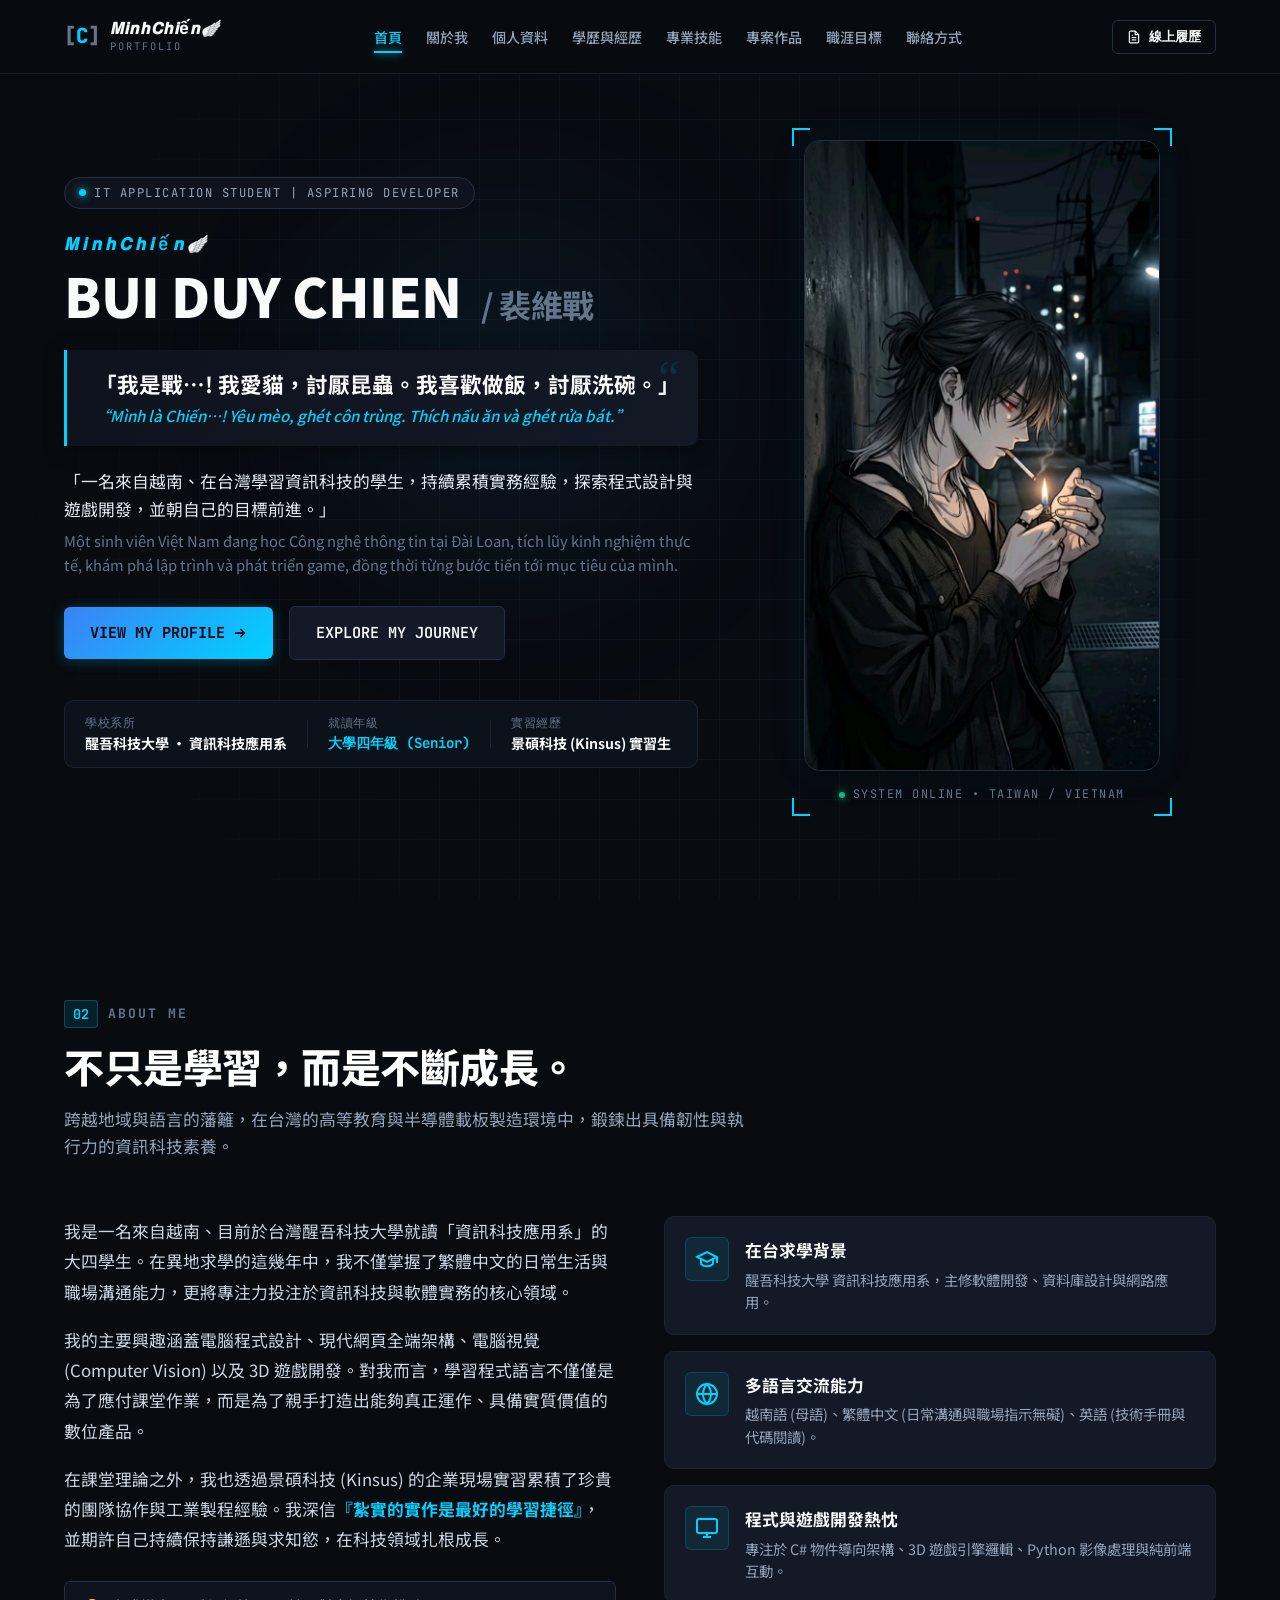
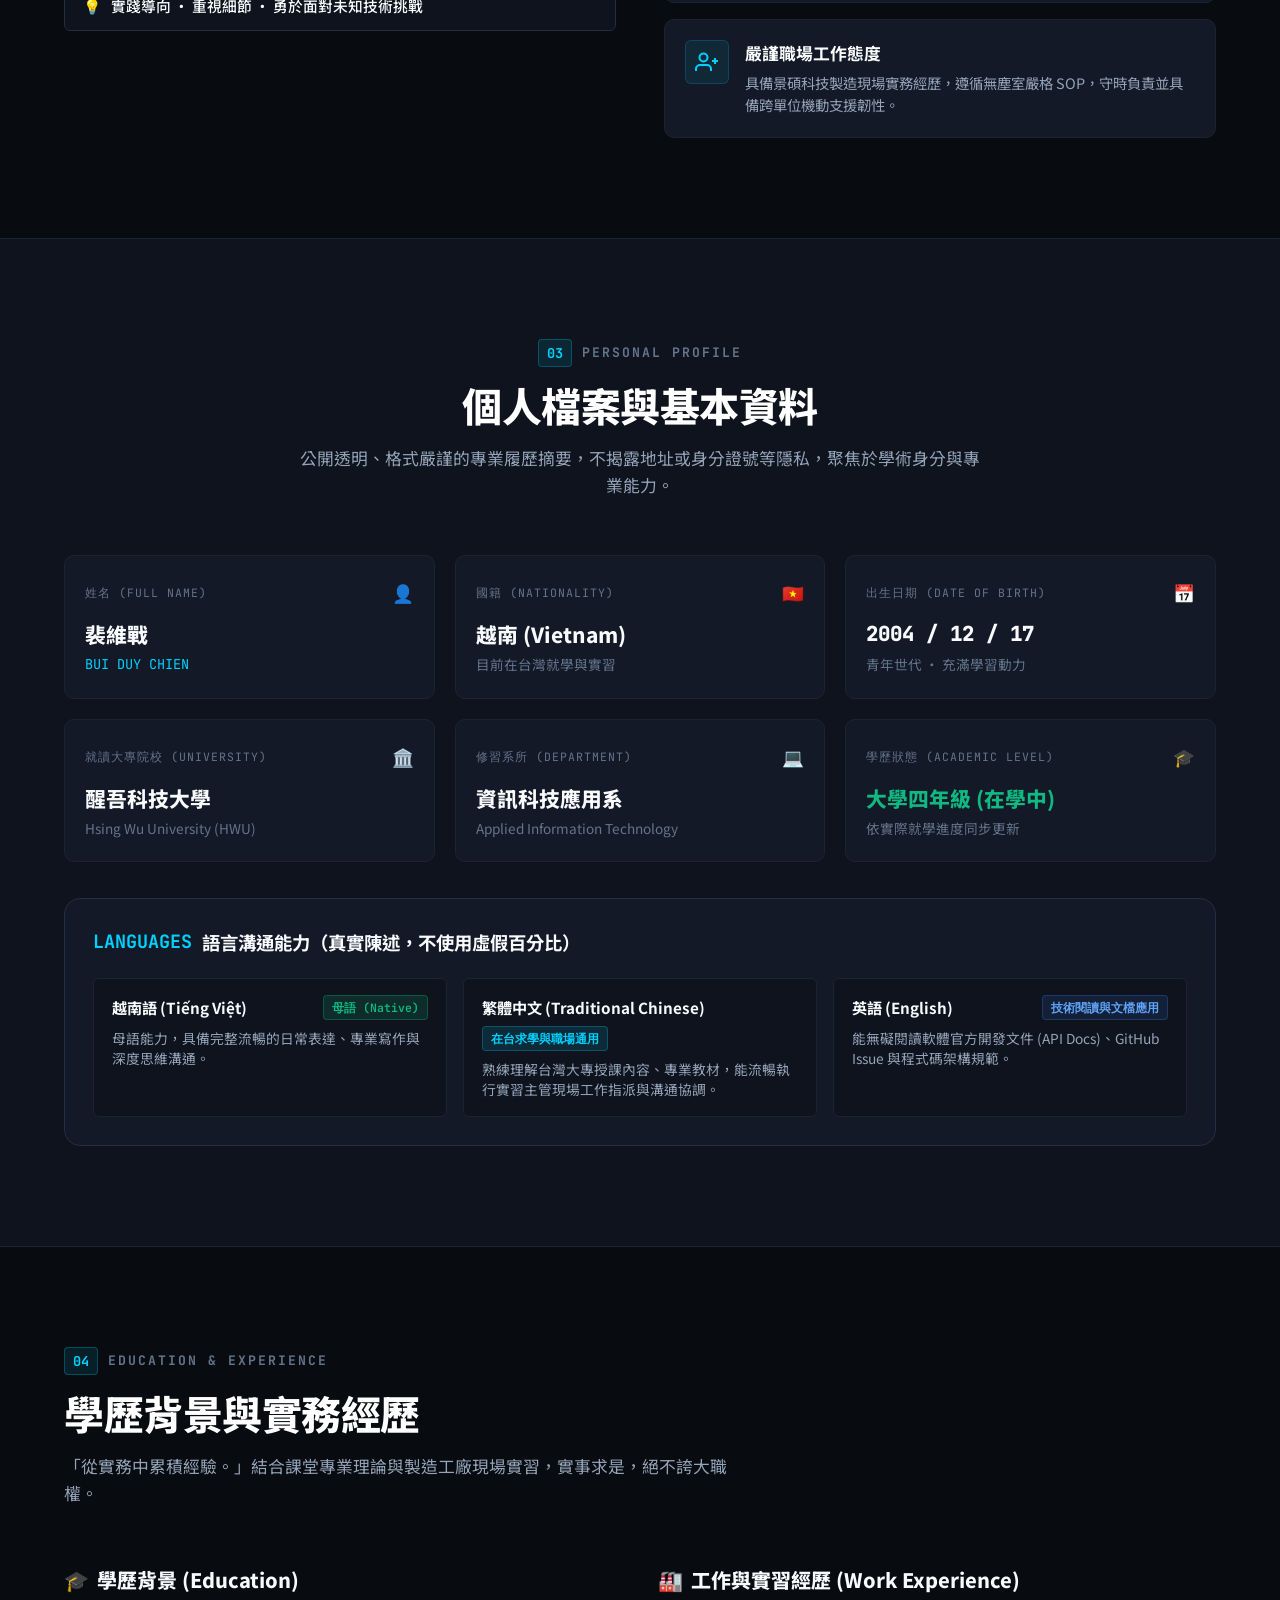
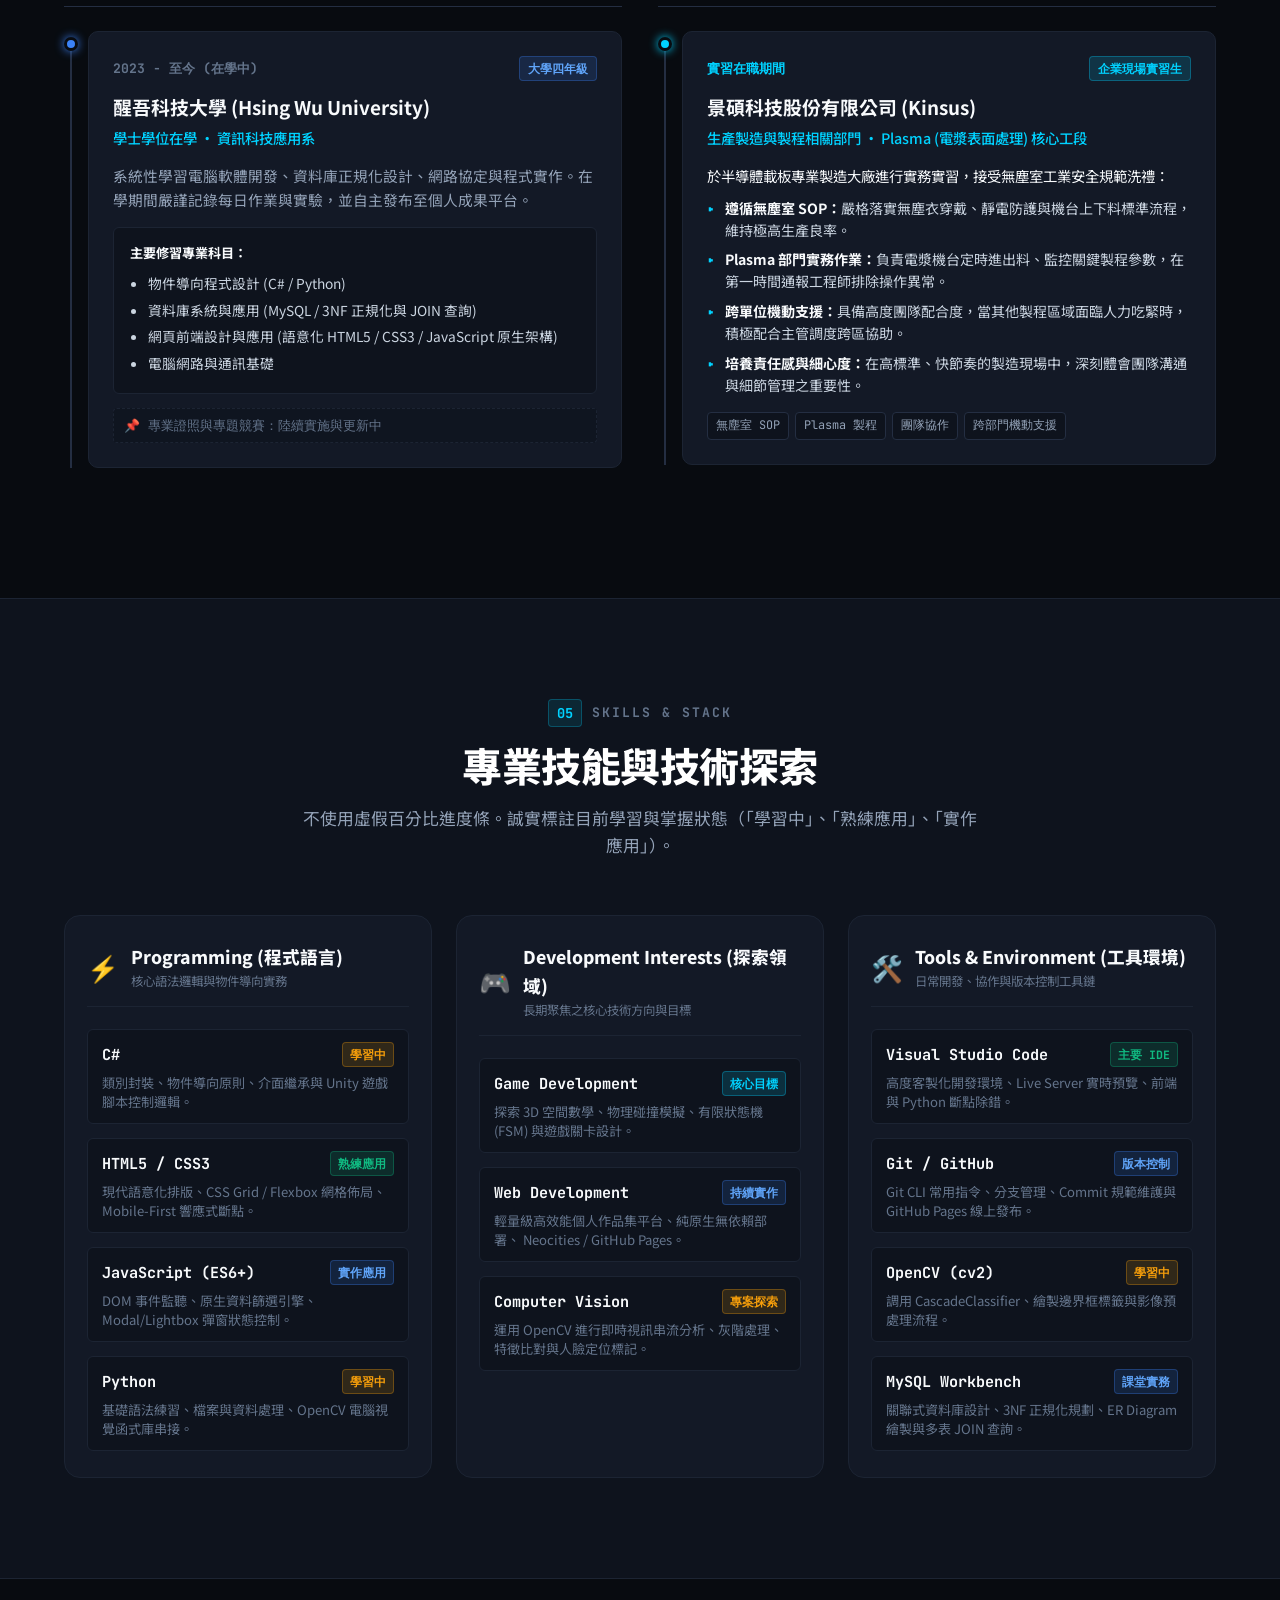
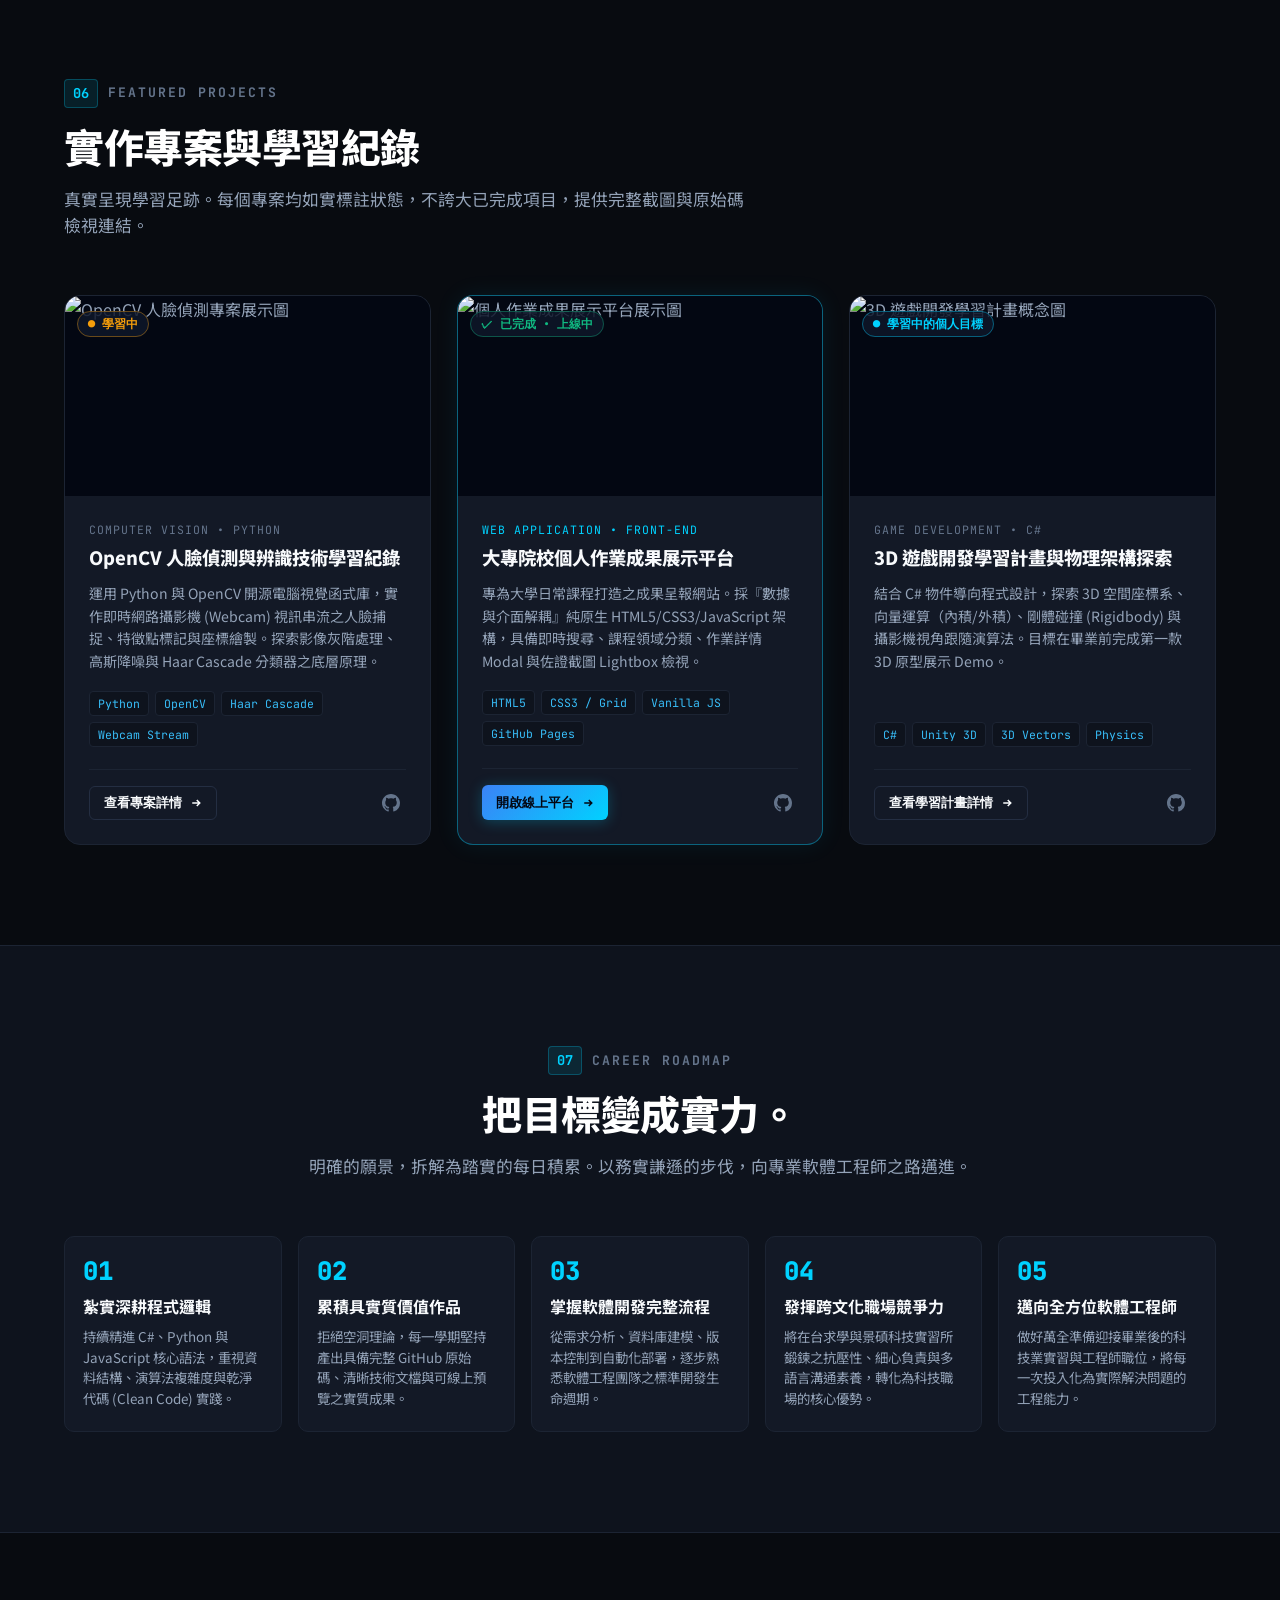
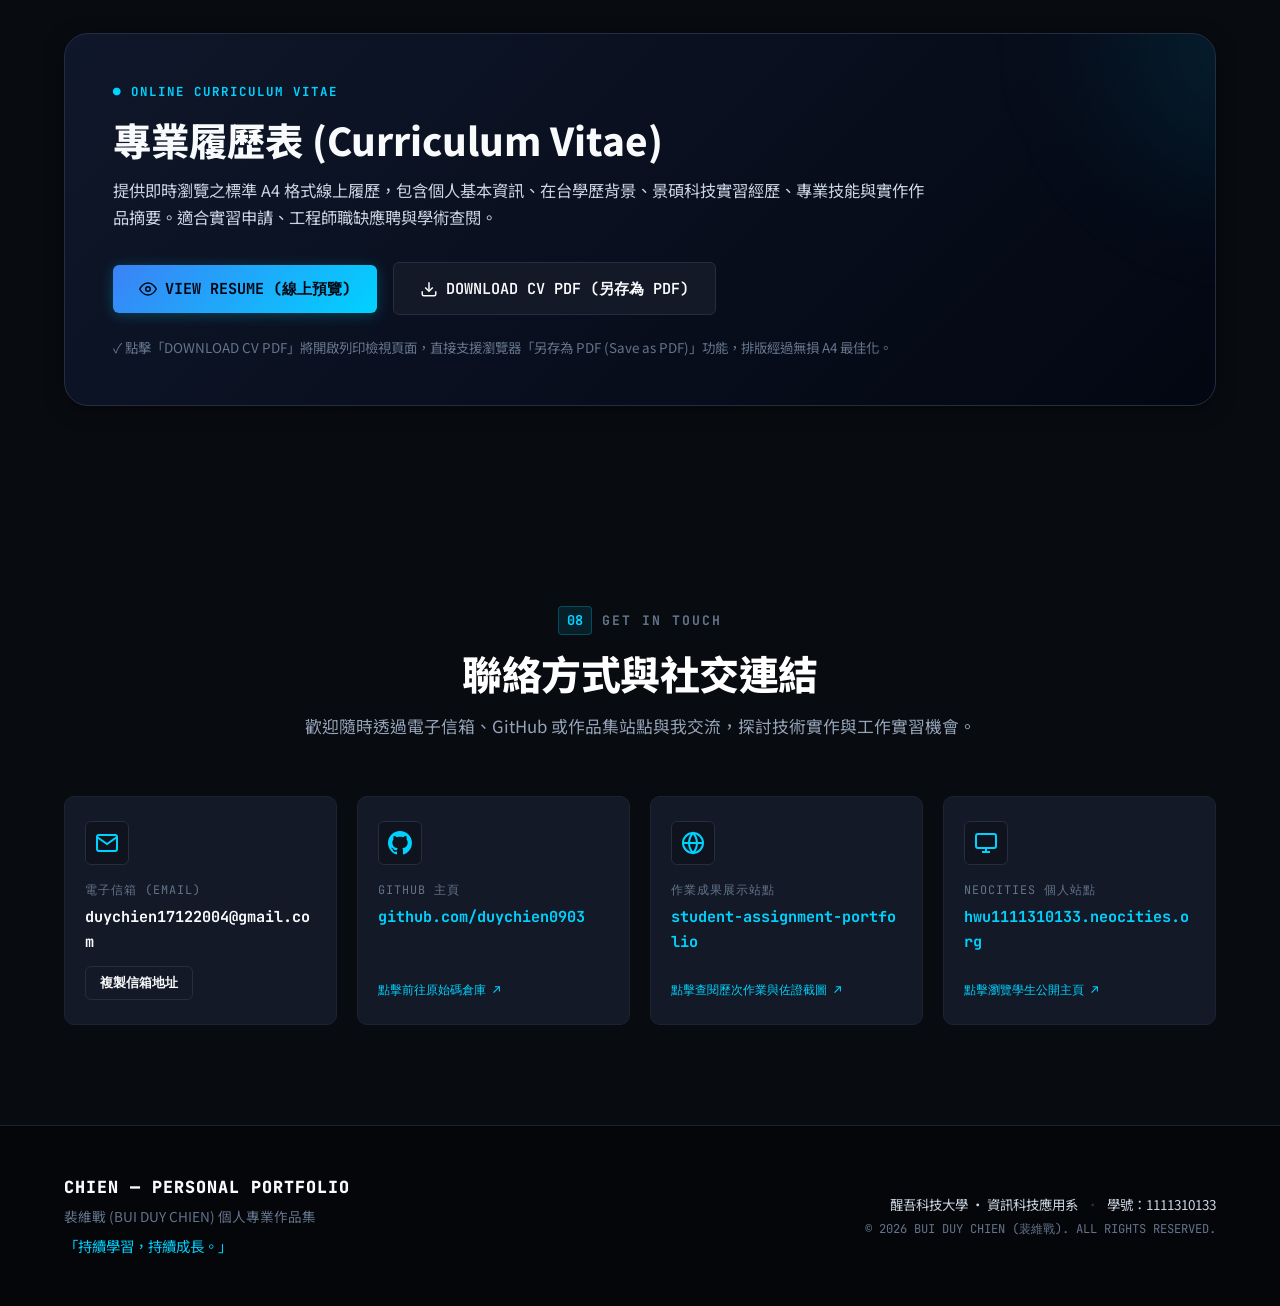
==== index.html @ 40513adc "Update portrait image source in index.html" ====
<!DOCTYPE html>
<html lang="zh-TW">
<head>
  <meta charset="UTF-8">
  <meta name="viewport" content="width=device-width, initial-scale=1.0">
  <title>CHIEN — 個人專業履歷與作品集 | 裴維戰 (BUI DUY CHIEN)</title>
  <meta name="description" content="裴維戰 (BUI DUY CHIEN) 個人作品集與線上履歷。醒吾科技大學資訊科技應用系四年級，專注於現代網頁開發、C# 物件導向、電腦視覺 (OpenCV) 與 3D 遊戲開發。">
  <meta name="keywords" content="裴維戰, BUI DUY CHIEN, 醒吾科技大學, 資訊科技應用系, 個人作品集, 履歷, 景碩科技實習, 網頁開發, C#, Python, OpenCV">
  <meta name="author" content="裴維戰 (BUI DUY CHIEN)">

  <!-- Open Graph / Meta -->
  <meta property="og:title" content="CHIEN — 個人專業履歷與作品集 | 裴維戰">
  <meta property="og:description" content="「我知道自己想要什麼，剩下的只是時間。」來自越南、在台灣學習資訊科技的學生，持續累積實務經驗。">
  <meta property="og:type" content="website">

  <!-- Favicon -->
  <link rel="icon" type="image/svg+xml" href="./images/favicon.svg">

  <!-- Google Fonts: JetBrains Mono & Noto Sans TC -->
  <link rel="preconnect" href="https://fonts.googleapis.com">
  <link rel="preconnect" href="https://fonts.gstatic.com" crossorigin>
  <link href="https://fonts.googleapis.com/css2?family=JetBrains+Mono:ital,wght@0,300;0,400;0,500;0,600;0,700;0,800;1,400&family=Noto+Sans+TC:wght@300;400;500;600;700;900&display=swap" rel="stylesheet">

  <!-- Main Stylesheet -->
  <link rel="stylesheet" href="./style.css">
</head>
<body>

  <!-- =========================================================================
       1. HEADER & NAVIGATION BAR
       ========================================================================= -->
  <header class="site-header" id="siteHeader">
    <div class="container header-container">
      
      <!-- Brand Logo -->
      <a href="#hero" class="brand-logo" aria-label="返回首頁">
        <div class="logo-symbol">
          <span class="logo-bracket">[</span><span class="logo-char">C</span><span class="logo-bracket">]</span>
        </div>
        <div class="logo-text-group">
          <span class="brand-name">𝙈𝙞𝙣𝙝𝘾𝙝𝙞ế𝙣🪽</span>
          <span class="brand-sub">PORTFOLIO</span>
        </div>
      </a>

      <!-- Desktop Nav -->
      <nav class="desktop-nav" aria-label="主要導覽">
        <ul class="nav-menu">
          <li><a href="#hero" class="nav-link active">首頁</a></li>
          <li><a href="#about" class="nav-link">關於我</a></li>
          <li><a href="#personal-info" class="nav-link">個人資料</a></li>
          <li><a href="#education" class="nav-link">學歷與經歷</a></li>
          <li><a href="#skills" class="nav-link">專業技能</a></li>
          <li><a href="#projects" class="nav-link">專案作品</a></li>
          <li><a href="#goals" class="nav-link">職涯目標</a></li>
          <li><a href="#contact" class="nav-link">聯絡方式</a></li>
        </ul>
      </nav>

      <!-- Header Action Buttons -->
      <div class="header-actions">
        <button type="button" class="btn btn-outline btn-sm" id="headerResumeBtn">
          <svg viewBox="0 0 24 24" width="14" height="14" fill="none" stroke="currentColor" stroke-width="2">
            <path d="M14 2H6a2 2 0 0 0-2 2v16a2 2 0 0 0 2 2h12a2 2 0 0 0 2-2V8z"></path>
            <polyline points="14 2 14 8 20 8"></polyline>
            <line x1="16" y1="13" x2="8" y2="13"></line>
            <line x1="16" y1="17" x2="8" y2="17"></line>
            <polyline points="10 9 9 9 8 9"></polyline>
          </svg>
          <span>線上履歷</span>
        </button>

        <!-- Mobile Toggle Hamburger -->
        <button type="button" class="mobile-toggle-btn" id="mobileToggleBtn" aria-label="切換選單" aria-expanded="false" aria-controls="mobileDrawer">
          <span class="bar bar-1"></span>
          <span class="bar bar-2"></span>
          <span class="bar bar-3"></span>
        </button>
      </div>

    </div>

    <!-- Mobile Drawer Menu -->
    <div class="mobile-drawer" id="mobileDrawer" aria-hidden="true">
      <div class="mobile-drawer-inner">
        <div class="drawer-header">
          <div class="logo-symbol small">
            <span class="logo-bracket">[</span><span class="logo-char">C</span><span class="logo-bracket">]</span>
          </div>
          <span class="drawer-title">導覽選單</span>
          <button type="button" class="drawer-close-btn" id="drawerCloseBtn" aria-label="關閉選單">&times;</button>
        </div>

        <ul class="drawer-menu">
          <li><a href="#hero" class="drawer-link">01. 首頁 (Home)</a></li>
          <li><a href="#about" class="drawer-link">02. 關於我 (About Me)</a></li>
          <li><a href="#personal-info" class="drawer-link">03. 個人資料 (Profile)</a></li>
          <li><a href="#education" class="drawer-link">04. 學歷與實習 (Education &amp; Work)</a></li>
          <li><a href="#skills" class="drawer-link">05. 專業技能 (Skills)</a></li>
          <li><a href="#projects" class="drawer-link">06. 專案作品 (Projects)</a></li>
          <li><a href="#goals" class="drawer-link">07. 職涯目標 (Career Goals)</a></li>
          <li><a href="#contact" class="drawer-link">08. 聯絡方式 (Contact)</a></li>
        </ul>

        <div class="drawer-cta-wrap">
          <a href="./files/resume.html" target="_blank" class="btn btn-primary btn-block">檢視完整履歷 (Resume)</a>
        </div>
      </div>
    </div>
    <div class="drawer-overlay" id="drawerOverlay"></div>
  </header>


  <main id="mainContent">

    <!-- =========================================================================
         SECTION 1: HERO / GIỚI THIỆU
         ========================================================================= -->
    <section class="hero-section" id="hero">
      <div class="hero-bg-glow"></div>
      <div class="hero-grid-pattern"></div>

      <div class="container hero-container">
        
        <!-- Left: Statement & Bio -->
        <div class="hero-text-content">
          
          <div class="hero-badge">
            <span class="badge-dot"></span>
            <span class="code-font">IT APPLICATION STUDENT | ASPIRING DEVELOPER</span>
          </div>

          <div class="hero-names-wrap">
            <span class="hero-brand-callout">𝙈𝙞𝙣𝙝𝘾𝙝𝙞ế𝙣🪽</span>
            <h1 class="hero-main-name">
              BUI DUY CHIEN <span class="name-zh">/ 裴維戰</span>
            </h1>
          </div>

          <!-- Highlighted Quote -->
          <div class="hero-quote-box">
            <div class="quote-symbol">“</div>
            <p class="quote-text-zh">「我是戰…! 我愛貓，討厭昆蟲。我喜歡做飯，討厭洗碗。」</p>
            <p class="quote-text-vi">“Mình là Chiến…! Yêu mèo, ghét côn trùng. Thích nấu ăn và ghét rửa bát.”</p>
          </div>

          <!-- Description -->
          <div class="hero-desc-box">
            <p class="desc-zh">
              「一名來自越南、在台灣學習資訊科技的學生，持續累積實務經驗，探索程式設計與遊戲開發，並朝自己的目標前進。」
            </p>
            <p class="desc-vi">
              Một sinh viên Việt Nam đang học Công nghệ thông tin tại Đài Loan, tích lũy kinh nghiệm thực tế, khám phá lập trình và phát triển game, đồng thời từng bước tiến tới mục tiêu của mình.
            </p>
          </div>

          <!-- CTA Buttons -->
          <div class="hero-actions-row">
            <a href="#personal-info" class="btn btn-primary btn-lg">
              <span>VIEW MY PROFILE</span>
              <svg viewBox="0 0 16 16" width="14" height="14" fill="none" stroke="currentColor" stroke-width="2">
                <path d="M3 8h10M9 4l4 4-4 4" stroke-linecap="round" stroke-linejoin="round"/>
              </svg>
            </a>
            <a href="#about" class="btn btn-secondary btn-lg">
              <span>EXPLORE MY JOURNEY</span>
            </a>
          </div>

          <!-- Quick Meta Stats Bar -->
          <div class="hero-quick-meta">
            <div class="meta-item">
              <span class="meta-label">學校系所</span>
              <strong class="meta-val">醒吾科技大學 • 資訊科技應用系</strong>
            </div>
            <div class="meta-divider"></div>
            <div class="meta-item">
              <span class="meta-label">就讀年級</span>
              <strong class="meta-val code-font text-cyan">大學四年級 (Senior)</strong>
            </div>
            <div class="meta-divider"></div>
            <div class="meta-item">
              <span class="meta-label">實習經歷</span>
              <strong class="meta-val">景碩科技 (Kinsus) 實習生</strong>
            </div>
          </div>

        </div>

        <!-- Right: Modern Tech Portrait Frame -->
        <div class="hero-visual-content">
          <div class="portrait-card-wrapper">
            <div class="corner-bracket top-left"></div>
            <div class="corner-bracket top-right"></div>
            <div class="corner-bracket bottom-left"></div>
            <div class="corner-bracket bottom-right"></div>

            <div class="portrait-inner">
              <img src="0309.jpeg" alt="個人數位頭像" width="400" height="480" class="portrait-img">
            </div>

            <div class="portrait-caption-tag">
              <span class="pulse-indicator"></span>
              <span class="caption-text">SYSTEM ONLINE • TAIWAN / VIETNAM</span>
            </div>
          </div>
        </div>

      </div>
    </section>


    <!-- =========================================================================
         SECTION 2: ABOUT ME / 關於我
         ========================================================================= -->
    <section class="section-padding about-section" id="about">
      <div class="container">
        
        <div class="section-header">
          <div class="section-tag-row">
            <span class="section-num code-font">02</span>
            <span class="section-tag">ABOUT ME</span>
          </div>
          <h2 class="section-title">不只是學習，而是不斷成長。</h2>
          <p class="section-subtitle">
            跨越地域與語言的藩籬，在台灣的高等教育與半導體載板製造環境中，鍛鍊出具備韌性與執行力的資訊科技素養。
          </p>
        </div>

        <div class="about-grid-content">
          
          <!-- Left: Narrative Text -->
          <div class="about-story-col">
            <div class="story-paragraph">
              <p>
                我是一名來自越南、目前於台灣醒吾科技大學就讀「資訊科技應用系」的大四學生。在異地求學的這幾年中，我不僅掌握了繁體中文的日常生活與職場溝通能力，更將專注力投注於資訊科技與軟體實務的核心領域。
              </p>
            </div>

            <div class="story-paragraph">
              <p>
                我的主要興趣涵蓋電腦程式設計、現代網頁全端架構、電腦視覺 (Computer Vision) 以及 3D 遊戲開發。對我而言，學習程式語言不僅僅是為了應付課堂作業，而是為了親手打造出能夠真正運作、具備實質價值的數位產品。
              </p>
            </div>

            <div class="story-paragraph">
              <p>
                在課堂理論之外，我也透過景碩科技 (Kinsus) 的企業現場實習累積了珍貴的團隊協作與工業製程經驗。我深信<strong>『紮實的實作是最好的學習捷徑』</strong>，並期許自己持續保持謙遜與求知慾，在科技領域扎根成長。
              </p>
            </div>

            <div class="about-quote-pill">
              <span class="pill-icon">💡</span>
              <span class="pill-text">實踐導向 • 重視細節 • 勇於面對未知技術挑戰</span>
            </div>
          </div>

          <!-- Right: Visual Feature Cards -->
          <div class="about-highlights-col">
            
            <div class="highlight-feature-card">
              <div class="hf-icon-box">
                <svg viewBox="0 0 24 24" width="24" height="24" fill="none" stroke="currentColor" stroke-width="2">
                  <path d="M22 10v6M2 10l10-5 10 5-10 5z"></path>
                  <path d="M6 12v5c3 3 9 3 12 0v-5"></path>
                </svg>
              </div>
              <div class="hf-content">
                <h3 class="hf-title">在台求學背景</h3>
                <p class="hf-desc">醒吾科技大學 資訊科技應用系，主修軟體開發、資料庫設計與網路應用。</p>
              </div>
            </div>

            <div class="highlight-feature-card">
              <div class="hf-icon-box">
                <svg viewBox="0 0 24 24" width="24" height="24" fill="none" stroke="currentColor" stroke-width="2">
                  <circle cx="12" cy="12" r="10"></circle>
                  <line x1="2" y1="12" x2="22" y2="12"></line>
                  <path d="M12 2a15.3 15.3 0 0 1 4 10 15.3 15.3 0 0 1-4 10 15.3 15.3 0 0 1-4-10 15.3 15.3 0 0 1 4-10z"></path>
                </svg>
              </div>
              <div class="hf-content">
                <h3 class="hf-title">多語言交流能力</h3>
                <p class="hf-desc">越南語 (母語)、繁體中文 (日常溝通與職場指示無礙)、英語 (技術手冊與代碼閱讀)。</p>
              </div>
            </div>

            <div class="highlight-feature-card">
              <div class="hf-icon-box">
                <svg viewBox="0 0 24 24" width="24" height="24" fill="none" stroke="currentColor" stroke-width="2">
                  <rect x="2" y="3" width="20" height="14" rx="2"></rect>
                  <line x1="8" y1="21" x2="16" y2="21"></line>
                  <line x1="12" y1="17" x2="12" y2="21"></line>
                </svg>
              </div>
              <div class="hf-content">
                <h3 class="hf-title">程式與遊戲開發熱忱</h3>
                <p class="hf-desc">專注於 C# 物件導向架構、3D 遊戲引擎邏輯、Python 影像處理與純前端互動。</p>
              </div>
            </div>

            <div class="highlight-feature-card">
              <div class="hf-icon-box">
                <svg viewBox="0 0 24 24" width="24" height="24" fill="none" stroke="currentColor" stroke-width="2">
                  <path d="M16 21v-2a4 4 0 0 0-4-4H5a4 4 0 0 0-4 4v2"></path>
                  <circle cx="8.5" cy="7.5" r="4"></circle>
                  <line x1="20" y1="8" x2="20" y2="14"></line>
                  <line x1="23" y1="11" x2="17" y2="11"></line>
                </svg>
              </div>
              <div class="hf-content">
                <h3 class="hf-title">嚴謹職場工作態度</h3>
                <p class="hf-desc">具備景碩科技製造現場實務經歷，遵循無塵室嚴格 SOP，守時負責並具備跨單位機動支援韌性。</p>
              </div>
            </div>

          </div>

        </div>

      </div>
    </section>


    <!-- =========================================================================
         SECTION 3: PERSONAL INFORMATION / 個人資料
         ========================================================================= -->
    <section class="section-padding bg-surface" id="personal-info">
      <div class="container">
        
        <div class="section-header text-center">
          <div class="section-tag-row center">
            <span class="section-num code-font">03</span>
            <span class="section-tag">PERSONAL PROFILE</span>
          </div>
          <h2 class="section-title">個人檔案與基本資料</h2>
          <p class="section-subtitle">
            公開透明、格式嚴謹的專業履歷摘要，不揭露地址或身分證號等隱私，聚焦於學術身分與專業能力。
          </p>
        </div>

        <div class="profile-cards-grid">
          
          <!-- Card 1: 姓名 -->
          <div class="profile-meta-card">
            <div class="pmc-header">
              <span class="pmc-label">姓名 (FULL NAME)</span>
              <span class="pmc-icon">👤</span>
            </div>
            <div class="pmc-main-val">裴維戰</div>
            <div class="pmc-sub-val code-font text-cyan">BUI DUY CHIEN</div>
          </div>

          <!-- Card 2: 國籍 -->
          <div class="profile-meta-card">
            <div class="pmc-header">
              <span class="pmc-label">國籍 (NATIONALITY)</span>
              <span class="pmc-icon">🇻🇳</span>
            </div>
            <div class="pmc-main-val">越南 (Vietnam)</div>
            <div class="pmc-sub-val text-muted">目前在台灣就學與實習</div>
          </div>

          <!-- Card 3: 出生日期 -->
          <div class="profile-meta-card">
            <div class="pmc-header">
              <span class="pmc-label">出生日期 (DATE OF BIRTH)</span>
              <span class="pmc-icon">📅</span>
            </div>
            <div class="pmc-main-val code-font">2004 / 12 / 17</div>
            <div class="pmc-sub-val text-muted">青年世代 • 充滿學習動力</div>
          </div>

          <!-- Card 4: 就讀學校 -->
          <div class="profile-meta-card">
            <div class="pmc-header">
              <span class="pmc-label">就讀大專院校 (UNIVERSITY)</span>
              <span class="pmc-icon">🏛️</span>
            </div>
            <div class="pmc-main-val">醒吾科技大學</div>
            <div class="pmc-sub-val text-muted">Hsing Wu University (HWU)</div>
          </div>

          <!-- Card 5: 科系與領域 -->
          <div class="profile-meta-card">
            <div class="pmc-header">
              <span class="pmc-label">修習系所 (DEPARTMENT)</span>
              <span class="pmc-icon">💻</span>
            </div>
            <div class="pmc-main-val">資訊科技應用系</div>
            <div class="pmc-sub-val text-muted">Applied Information Technology</div>
          </div>

          <!-- Card 6: 學歷年級狀態 -->
          <div class="profile-meta-card">
            <div class="pmc-header">
              <span class="pmc-label">學歷狀態 (ACADEMIC LEVEL)</span>
              <span class="pmc-icon">🎓</span>
            </div>
            <div class="pmc-main-val text-success">大學四年級 (在學中)</div>
            <div class="pmc-sub-val text-muted">依實際就學進度同步更新</div>
          </div>

        </div>

        <!-- Language Proficiency Bar (Honest, No fake percentages) -->
        <div class="language-section-box">
          <h3 class="box-inner-title">
            <span class="code-font text-cyan">LANGUAGES</span> 語言溝通能力（真實陳述，不使用虛假百分比）
          </h3>
          
          <div class="language-cards-row">
            <div class="lang-item-card">
              <div class="lang-top">
                <strong class="lang-name">越南語 (Tiếng Việt)</strong>
                <span class="lang-badge native">母語 (Native)</span>
              </div>
              <p class="lang-desc">母語能力，具備完整流暢的日常表達、專業寫作與深度思維溝通。</p>
            </div>

            <div class="lang-item-card">
              <div class="lang-top">
                <strong class="lang-name">繁體中文 (Traditional Chinese)</strong>
                <span class="lang-badge applied">在台求學與職場通用</span>
              </div>
              <p class="lang-desc">熟練理解台灣大專授課內容、專業教材，能流暢執行實習主管現場工作指派與溝通協調。</p>
            </div>

            <div class="lang-item-card">
              <div class="lang-top">
                <strong class="lang-name">英語 (English)</strong>
                <span class="lang-badge tech">技術閱讀與文檔應用</span>
              </div>
              <p class="lang-desc">能無礙閱讀軟體官方開發文件 (API Docs)、GitHub Issue 與程式碼架構規範。</p>
            </div>
          </div>
        </div>

      </div>
    </section>


    <!-- =========================================================================
         SECTION 4 & 5: EDUCATION & WORK EXPERIENCE / 學歷背景與工作經歷
         ========================================================================= -->
    <section class="section-padding" id="education">
      <div class="container">
        
        <div class="section-header">
          <div class="section-tag-row">
            <span class="section-num code-font">04</span>
            <span class="section-tag">EDUCATION &amp; EXPERIENCE</span>
          </div>
          <h2 class="section-title">學歷背景與實務經歷</h2>
          <p class="section-subtitle">
            「從實務中累積經驗。」結合課堂專業理論與製造工廠現場實習，實事求是，絕不誇大職權。
          </p>
        </div>

        <div class="timeline-dual-grid">
          
          <!-- Column A: Education -->
          <div class="timeline-column">
            <h3 class="column-heading">
              <span class="col-icon">🎓</span> 學歷背景 (Education)
            </h3>

            <div class="timeline-wrap">
              <div class="timeline-item">
                <div class="timeline-marker"></div>
                <div class="timeline-card">
                  <div class="timeline-date-row">
                    <span class="timeline-date code-font">2023 - 至今 (在學中)</span>
                    <span class="status-pill in-school">大學四年級</span>
                  </div>
                  <h4 class="timeline-title">醒吾科技大學 (Hsing Wu University)</h4>
                  <div class="timeline-sub">學士學位在學 • 資訊科技應用系</div>
                  <p class="timeline-desc">
                    系統性學習電腦軟體開發、資料庫正規化設計、網路協定與程式實作。在學期間嚴謹記錄每日作業與實驗，並自主發布至個人成果平台。
                  </p>
                  
                  <div class="coursework-box">
                    <span class="cw-title">主要修習專業科目：</span>
                    <ul class="cw-list">
                      <li>物件導向程式設計 (C# / Python)</li>
                      <li>資料庫系統與應用 (MySQL / 3NF 正規化與 JOIN 查詢)</li>
                      <li>網頁前端設計與應用 (語意化 HTML5 / CSS3 / JavaScript 原生架構)</li>
                      <li>電腦網路與通訊基礎</li>
                    </ul>
                  </div>

                  <div class="cert-placeholder-tag">
                    <span>📌 專業證照與專題競賽：陸續實施與更新中</span>
                  </div>
                </div>
              </div>
            </div>
          </div>

          <!-- Column B: Work Experience -->
          <div class="timeline-column">
            <h3 class="column-heading">
              <span class="col-icon">🏭</span> 工作與實習經歷 (Work Experience)
            </h3>

            <div class="timeline-wrap">
              <div class="timeline-item">
                <div class="timeline-marker cyan"></div>
                <div class="timeline-card">
                  <div class="timeline-date-row">
                    <span class="timeline-date code-font text-cyan">實習在職期間</span>
                    <span class="status-pill intern">企業現場實習生</span>
                  </div>
                  <h4 class="timeline-title">景碩科技股份有限公司 (Kinsus)</h4>
                  <div class="timeline-sub">生產製造與製程相關部門 • Plasma (電漿表面處理) 核心工段</div>
                  
                  <div class="experience-duties-box">
                    <p class="exp-intro">
                      於半導體載板專業製造大廠進行實務實習，接受無塵室工業安全規範洗禮：
                    </p>
                    <ul class="duties-list">
                      <li><strong>遵循無塵室 SOP：</strong>嚴格落實無塵衣穿戴、靜電防護與機台上下料標準流程，維持極高生產良率。</li>
                      <li><strong>Plasma 部門實務作業：</strong>負責電漿機台定時進出料、監控關鍵製程參數，在第一時間通報工程師排除操作異常。</li>
                      <li><strong>跨單位機動支援：</strong>具備高度團隊配合度，當其他製程區域面臨人力吃緊時，積極配合主管調度跨區協助。</li>
                      <li><strong>培養責任感與細心度：</strong>在高標準、快節奏的製造現場中，深刻體會團隊溝通與細節管理之重要性。</li>
                    </ul>
                  </div>

                  <div class="exp-badge-row">
                    <span class="exp-tag">無塵室 SOP</span>
                    <span class="exp-tag">Plasma 製程</span>
                    <span class="exp-tag">團隊協作</span>
                    <span class="exp-tag">跨部門機動支援</span>
                  </div>
                </div>
              </div>
            </div>
          </div>

        </div>

      </div>
    </section>


    <!-- =========================================================================
         SECTION 6: SKILLS / 專業技能
         ========================================================================= -->
    <section class="section-padding bg-surface" id="skills">
      <div class="container">
        
        <div class="section-header text-center">
          <div class="section-tag-row center">
            <span class="section-num code-font">05</span>
            <span class="section-tag">SKILLS &amp; STACK</span>
          </div>
          <h2 class="section-title">專業技能與技術探索</h2>
          <p class="section-subtitle">
            不使用虛假百分比進度條。誠實標註目前學習與掌握狀態（「學習中」、「熟練應用」、「實作應用」）。
          </p>
        </div>

        <div class="skills-categories-grid">
          
          <!-- Category 1: Programming -->
          <div class="skill-category-box">
            <div class="sc-header">
              <div class="sc-icon">⚡</div>
              <div>
                <h3 class="sc-title">Programming (程式語言)</h3>
                <span class="sc-sub">核心語法邏輯與物件導向實務</span>
              </div>
            </div>

            <div class="sc-items-list">
              
              <div class="skill-card-row">
                <div class="scr-top">
                  <strong class="skill-name code-font">C#</strong>
                  <span class="skill-state learning">學習中</span>
                </div>
                <p class="skill-detail">類別封裝、物件導向原則、介面繼承與 Unity 遊戲腳本控制邏輯。</p>
              </div>

              <div class="skill-card-row">
                <div class="scr-top">
                  <strong class="skill-name code-font">HTML5 / CSS3</strong>
                  <span class="skill-state proficient">熟練應用</span>
                </div>
                <p class="skill-detail">現代語意化排版、CSS Grid / Flexbox 網格佈局、Mobile-First 響應式斷點。</p>
              </div>

              <div class="skill-card-row">
                <div class="scr-top">
                  <strong class="skill-name code-font">JavaScript (ES6+)</strong>
                  <span class="skill-state applied">實作應用</span>
                </div>
                <p class="skill-detail">DOM 事件監聽、原生資料篩選引擎、Modal/Lightbox 彈窗狀態控制。</p>
              </div>

              <div class="skill-card-row">
                <div class="scr-top">
                  <strong class="skill-name code-font">Python</strong>
                  <span class="skill-state learning">學習中</span>
                </div>
                <p class="skill-detail">基礎語法練習、檔案與資料處理、OpenCV 電腦視覺函式庫串接。</p>
              </div>

            </div>
          </div>

          <!-- Category 2: Development Interests -->
          <div class="skill-category-box">
            <div class="sc-header">
              <div class="sc-icon">🎮</div>
              <div>
                <h3 class="sc-title">Development Interests (探索領域)</h3>
                <span class="sc-sub">長期聚焦之核心技術方向與目標</span>
              </div>
            </div>

            <div class="sc-items-list">
              
              <div class="skill-card-row">
                <div class="scr-top">
                  <strong class="skill-name code-font">Game Development</strong>
                  <span class="skill-state target">核心目標</span>
                </div>
                <p class="skill-detail">探索 3D 空間數學、物理碰撞模擬、有限狀態機 (FSM) 與遊戲關卡設計。</p>
              </div>

              <div class="skill-card-row">
                <div class="scr-top">
                  <strong class="skill-name code-font">Web Development</strong>
                  <span class="skill-state applied">持續實作</span>
                </div>
                <p class="skill-detail">輕量級高效能個人作品集平台、純原生無依賴部署、 Neocities / GitHub Pages。</p>
              </div>

              <div class="skill-card-row">
                <div class="scr-top">
                  <strong class="skill-name code-font">Computer Vision</strong>
                  <span class="skill-state learning">專案探索</span>
                </div>
                <p class="skill-detail">運用 OpenCV 進行即時視訊串流分析、灰階處理、特徵比對與人臉定位標記。</p>
              </div>

            </div>
          </div>

          <!-- Category 3: Tools & Environment -->
          <div class="skill-category-box">
            <div class="sc-header">
              <div class="sc-icon">🛠️</div>
              <div>
                <h3 class="sc-title">Tools &amp; Environment (工具環境)</h3>
                <span class="sc-sub">日常開發、協作與版本控制工具鏈</span>
              </div>
            </div>

            <div class="sc-items-list">
              
              <div class="skill-card-row">
                <div class="scr-top">
                  <strong class="skill-name code-font">Visual Studio Code</strong>
                  <span class="skill-state proficient">主要 IDE</span>
                </div>
                <p class="skill-detail">高度客製化開發環境、Live Server 實時預覽、前端與 Python 斷點除錯。</p>
              </div>

              <div class="skill-card-row">
                <div class="scr-top">
                  <strong class="skill-name code-font">Git / GitHub</strong>
                  <span class="skill-state applied">版本控制</span>
                </div>
                <p class="skill-detail">Git CLI 常用指令、分支管理、Commit 規範維護與 GitHub Pages 線上發布。</p>
              </div>

              <div class="skill-card-row">
                <div class="scr-top">
                  <strong class="skill-name code-font">OpenCV (cv2)</strong>
                  <span class="skill-state learning">學習中</span>
                </div>
                <p class="skill-detail">調用 CascadeClassifier、繪製邊界框標籤與影像預處理流程。</p>
              </div>

              <div class="skill-card-row">
                <div class="scr-top">
                  <strong class="skill-name code-font">MySQL Workbench</strong>
                  <span class="skill-state applied">課堂實務</span>
                </div>
                <p class="skill-detail">關聯式資料庫設計、3NF 正規化規劃、ER Diagram 繪製與多表 JOIN 查詢。</p>
              </div>

            </div>
          </div>

        </div>

      </div>
    </section>


    <!-- =========================================================================
         SECTION 7: PROJECTS / 專案作品
         ========================================================================= -->
    <section class="section-padding" id="projects">
      <div class="container">
        
        <div class="section-header">
          <div class="section-tag-row">
            <span class="section-num code-font">06</span>
            <span class="section-tag">FEATURED PROJECTS</span>
          </div>
          <h2 class="section-title">實作專案與學習紀錄</h2>
          <p class="section-subtitle">
            真實呈現學習足跡。每個專案均如實標註狀態，不誇大已完成項目，提供完整截圖與原始碼檢視連結。
          </p>
        </div>

        <div class="projects-grid" id="projectsGridContainer">
          
          <!-- Project Card 1: OpenCV -->
          <article class="project-card">
            <div class="pc-preview-wrap">
              <img src="./images/projects/opencv.svg" alt="OpenCV 人臉偵測專案展示圖" loading="lazy">
              <div class="pc-badge-overlay">
                <span class="status-badge learning">● 學習中</span>
              </div>
            </div>

            <div class="pc-body">
              <div class="pc-category-tag code-font">COMPUTER VISION • PYTHON</div>
              <h3 class="pc-title">OpenCV 人臉偵測與辨識技術學習紀錄</h3>
              <p class="pc-desc">
                運用 Python 與 OpenCV 開源電腦視覺函式庫，實作即時網路攝影機 (Webcam) 視訊串流之人臉捕捉、特徵點標記與座標繪製。探索影像灰階處理、高斯降噪與 Haar Cascade 分類器之底層原理。
              </p>

              <div class="pc-tech-tags">
                <span class="tech-pill">Python</span>
                <span class="tech-pill">OpenCV</span>
                <span class="tech-pill">Haar Cascade</span>
                <span class="tech-pill">Webcam Stream</span>
              </div>

              <div class="pc-footer">
                <button type="button" class="btn btn-outline btn-sm btn-open-project" data-proj="proj-opencv">
                  <span>查看專案詳情</span>
                  <svg viewBox="0 0 16 16" width="12" height="12" fill="none" stroke="currentColor" stroke-width="2">
                    <path d="M3 8h10M9 4l4 4-4 4"/>
                  </svg>
                </button>
                <a href="https://github.com/duychien0903" target="_blank" rel="noopener" class="pc-github-link" aria-label="查看 GitHub">
                  <svg viewBox="0 0 24 24" width="18" height="18" fill="currentColor">
                    <path d="M12 0C5.37 0 0 5.37 0 12c0 5.31 3.435 9.795 8.205 11.385.6.105.825-.255.825-.57 0-.285-.015-1.23-.015-2.235-3.015.555-3.795-.735-4.035-1.41-.135-.345-.72-1.41-1.23-1.695-.42-.225-1.02-.78-.015-.795.945-.015 1.62.87 1.845 1.23 1.08 1.815 2.805 1.305 3.495.99.105-.78.42-1.305.765-1.605-2.67-.3-5.46-1.335-5.46-5.925 0-1.305.465-2.385 1.23-3.225-.12-.3-.54-1.53.12-3.18 0 0 1.005-.315 3.3 1.23.96-.27 1.98-.405 3-.405s2.04.135 3 .405c2.295-1.56 3.3-1.23 3.3-1.23.66 1.65.24 2.88.12 3.18.765.84 1.23 1.905 1.23 3.225 0 4.605-2.805 5.625-5.475 5.925.435.375.81 1.095.81 2.22 0 1.605-.015 2.895-.015 3.3 0 .315.225.69.825.57A12.02 12.02 0 0024 12c0-6.63-5.37-12-12-12z"/>
                  </svg>
                </a>
              </div>
            </div>
          </article>

          <!-- Project Card 2: Assignment Portfolio -->
          <article class="project-card featured">
            <div class="pc-preview-wrap">
              <img src="./images/projects/assignment-platform.svg" alt="個人作業成果展示平台展示圖" loading="lazy">
              <div class="pc-badge-overlay">
                <span class="status-badge completed">✓ 已完成 • 上線中</span>
              </div>
            </div>

            <div class="pc-body">
              <div class="pc-category-tag code-font text-cyan">WEB APPLICATION • FRONT-END</div>
              <h3 class="pc-title">大專院校個人作業成果展示平台</h3>
              <p class="pc-desc">
                專為大學日常課程打造之成果呈報網站。採『數據與介面解耦』純原生 HTML5/CSS3/JavaScript 架構，具備即時搜尋、課程領域分類、作業詳情 Modal 與佐證截圖 Lightbox 檢視。
              </p>

              <div class="pc-tech-tags">
                <span class="tech-pill">HTML5</span>
                <span class="tech-pill">CSS3 / Grid</span>
                <span class="tech-pill">Vanilla JS</span>
                <span class="tech-pill">GitHub Pages</span>
              </div>

              <div class="pc-footer">
                <a href="https://duychien0903.github.io/student-assignment-portfolio/" target="_blank" rel="noopener" class="btn btn-primary btn-sm">
                  <span>開啟線上平台</span>
                  <svg viewBox="0 0 16 16" width="12" height="12" fill="none" stroke="currentColor" stroke-width="2">
                    <path d="M3 8h10M9 4l4 4-4 4"/>
                  </svg>
                </a>
                <a href="https://github.com/duychien0903/student-assignment-portfolio" target="_blank" rel="noopener" class="pc-github-link" aria-label="查看 GitHub 原始碼">
                  <svg viewBox="0 0 24 24" width="18" height="18" fill="currentColor">
                    <path d="M12 0C5.37 0 0 5.37 0 12c0 5.31 3.435 9.795 8.205 11.385.6.105.825-.255.825-.57 0-.285-.015-1.23-.015-2.235-3.015.555-3.795-.735-4.035-1.41-.135-.345-.72-1.41-1.23-1.695-.42-.225-1.02-.78-.015-.795.945-.015 1.62.87 1.845 1.23 1.08 1.815 2.805 1.305 3.495.99.105-.78.42-1.305.765-1.605-2.67-.3-5.46-1.335-5.46-5.925 0-1.305.465-2.385 1.23-3.225-.12-.3-.54-1.53.12-3.18 0 0 1.005-.315 3.3 1.23.96-.27 1.98-.405 3-.405s2.04.135 3 .405c2.295-1.56 3.3-1.23 3.3-1.23.66 1.65.24 2.88.12 3.18.765.84 1.23 1.905 1.23 3.225 0 4.605-2.805 5.625-5.475 5.925.435.375.81 1.095.81 2.22 0 1.605-.015 2.895-.015 3.3 0 .315.225.69.825.57A12.02 12.02 0 0024 12c0-6.63-5.37-12-12-12z"/>
                  </svg>
                </a>
              </div>
            </div>
          </article>

          <!-- Project Card 3: 3D Game Dev -->
          <article class="project-card">
            <div class="pc-preview-wrap">
              <img src="./images/projects/game-dev.svg" alt="3D 遊戲開發學習計畫概念圖" loading="lazy">
              <div class="pc-badge-overlay">
                <span class="status-badge target">● 學習中的個人目標</span>
              </div>
            </div>

            <div class="pc-body">
              <div class="pc-category-tag code-font">GAME DEVELOPMENT • C#</div>
              <h3 class="pc-title">3D 遊戲開發學習計畫與物理架構探索</h3>
              <p class="pc-desc">
                結合 C# 物件導向程式設計，探索 3D 空間座標系、向量運算（內積/外積）、剛體碰撞 (Rigidbody) 與攝影機視角跟隨演算法。目標在畢業前完成第一款 3D 原型展示 Demo。
              </p>

              <div class="pc-tech-tags">
                <span class="tech-pill">C#</span>
                <span class="tech-pill">Unity 3D</span>
                <span class="tech-pill">3D Vectors</span>
                <span class="tech-pill">Physics</span>
              </div>

              <div class="pc-footer">
                <button type="button" class="btn btn-outline btn-sm btn-open-project" data-proj="proj-game-plan">
                  <span>查看學習計畫詳情</span>
                  <svg viewBox="0 0 16 16" width="12" height="12" fill="none" stroke="currentColor" stroke-width="2">
                    <path d="M3 8h10M9 4l4 4-4 4"/>
                  </svg>
                </button>
                <a href="https://github.com/duychien0903" target="_blank" rel="noopener" class="pc-github-link" aria-label="查看 GitHub">
                  <svg viewBox="0 0 24 24" width="18" height="18" fill="currentColor">
                    <path d="M12 0C5.37 0 0 5.37 0 12c0 5.31 3.435 9.795 8.205 11.385.6.105.825-.255.825-.57 0-.285-.015-1.23-.015-2.235-3.015.555-3.795-.735-4.035-1.41-.135-.345-.72-1.41-1.23-1.695-.42-.225-1.02-.78-.015-.795.945-.015 1.62.87 1.845 1.23 1.08 1.815 2.805 1.305 3.495.99.105-.78.42-1.305.765-1.605-2.67-.3-5.46-1.335-5.46-5.925 0-1.305.465-2.385 1.23-3.225-.12-.3-.54-1.53.12-3.18 0 0 1.005-.315 3.3 1.23.96-.27 1.98-.405 3-.405s2.04.135 3 .405c2.295-1.56 3.3-1.23 3.3-1.23.66 1.65.24 2.88.12 3.18.765.84 1.23 1.905 1.23 3.225 0 4.605-2.805 5.625-5.475 5.925.435.375.81 1.095.81 2.22 0 1.605-.015 2.895-.015 3.3 0 .315.225.69.825.57A12.02 12.02 0 0024 12c0-6.63-5.37-12-12-12z"/>
                  </svg>
                </a>
              </div>
            </div>
          </article>

        </div>

      </div>
    </section>


    <!-- =========================================================================
         SECTION 8: CAREER GOALS / 職涯目標
         ========================================================================= -->
    <section class="section-padding bg-surface" id="goals">
      <div class="container">
        
        <div class="section-header text-center">
          <div class="section-tag-row center">
            <span class="section-num code-font">07</span>
            <span class="section-tag">CAREER ROADMAP</span>
          </div>
          <h2 class="section-title">把目標變成實力。</h2>
          <p class="section-subtitle">
            明確的願景，拆解為踏實的每日積累。以務實謙遜的步伐，向專業軟體工程師之路邁進。
          </p>
        </div>

        <div class="goals-timeline-grid">
          
          <div class="goal-step-card">
            <div class="goal-num code-font">01</div>
            <h3 class="goal-title">紮實深耕程式邏輯</h3>
            <p class="goal-desc">持續精進 C#、Python 與 JavaScript 核心語法，重視資料結構、演算法複雜度與乾淨代碼 (Clean Code) 實踐。</p>
          </div>

          <div class="goal-step-card">
            <div class="goal-num code-font">02</div>
            <h3 class="goal-title">累積具實質價值作品</h3>
            <p class="goal-desc">拒絕空洞理論，每一學期堅持產出具備完整 GitHub 原始碼、清晰技術文檔與可線上預覽之實質成果。</p>
          </div>

          <div class="goal-step-card">
            <div class="goal-num code-font">03</div>
            <h3 class="goal-title">掌握軟體開發完整流程</h3>
            <p class="goal-desc">從需求分析、資料庫建模、版本控制到自動化部署，逐步熟悉軟體工程團隊之標準開發生命週期。</p>
          </div>

          <div class="goal-step-card">
            <div class="goal-num code-font">04</div>
            <h3 class="goal-title">發揮跨文化職場競爭力</h3>
            <p class="goal-desc">將在台求學與景碩科技實習所鍛鍊之抗壓性、細心負責與多語言溝通素養，轉化為科技職場的核心優勢。</p>
          </div>

          <div class="goal-step-card">
            <div class="goal-num code-font">05</div>
            <h3 class="goal-title">邁向全方位軟體工程師</h3>
            <p class="goal-desc">做好萬全準備迎接畢業後的科技業實習與工程師職位，將每一次投入化為實際解決問題的工程能力。</p>
          </div>

        </div>

      </div>
    </section>


    <!-- =========================================================================
         SECTION 9: RESUME DOWNLOAD / 履歷下載
         ========================================================================= -->
    <section class="section-padding resume-cta-section" id="resume">
      <div class="container">
        
        <div class="resume-cta-banner">
          <div class="resume-cta-content">
            <span class="badge-dot-static">● ONLINE CURRICULUM VITAE</span>
            <h2 class="resume-banner-title">專業履歷表 (Curriculum Vitae)</h2>
            <p class="resume-banner-desc">
              提供即時瀏覽之標準 A4 格式線上履歷，包含個人基本資訊、在台學歷背景、景碩科技實習經歷、專業技能與實作作品摘要。適合實習申請、工程師職缺應聘與學術查閱。
            </p>

            <div class="resume-btn-group">
              <button type="button" class="btn btn-primary btn-lg" id="openResumeModalBtn">
                <svg viewBox="0 0 24 24" width="18" height="18" fill="none" stroke="currentColor" stroke-width="2">
                  <path d="M1 12s4-8 11-8 11 8 11 8-4 8-11 8-11-8-11-8z"></path>
                  <circle cx="12" cy="12" r="3"></circle>
                </svg>
                <span>VIEW RESUME (線上預覽)</span>
              </button>

              <a href="./files/resume.html" target="_blank" class="btn btn-secondary btn-lg" id="downloadPdfBtn">
                <svg viewBox="0 0 24 24" width="18" height="18" fill="none" stroke="currentColor" stroke-width="2">
                  <path d="M21 15v4a2 2 0 0 1-2 2H5a2 2 0 0 1-2-2v-4"></path>
                  <polyline points="7 10 12 15 17 10"></polyline>
                  <line x1="12" y1="15" x2="12" y2="3"></line>
                </svg>
                <span>DOWNLOAD CV PDF (另存為 PDF)</span>
              </a>
            </div>

            <div class="resume-spec-note">
              <span>✓ 點擊「DOWNLOAD CV PDF」將開啟列印檢視頁面，直接支援瀏覽器「另存為 PDF (Save as PDF)」功能，排版經過無損 A4 最佳化。</span>
            </div>
          </div>
        </div>

      </div>
    </section>


    <!-- =========================================================================
         SECTION 10: CONTACT / 聯絡方式
         ========================================================================= -->
    <section class="section-padding" id="contact">
      <div class="container">
        
        <div class="section-header text-center">
          <div class="section-tag-row center">
            <span class="section-num code-font">08</span>
            <span class="section-tag">GET IN TOUCH</span>
          </div>
          <h2 class="section-title">聯絡方式與社交連結</h2>
          <p class="section-subtitle">
            歡迎隨時透過電子信箱、GitHub 或作品集站點與我交流，探討技術實作與工作實習機會。
          </p>
        </div>

        <div class="contact-links-grid">
          
          <!-- Email -->
          <div class="contact-card">
            <div class="cc-icon-wrap">
              <svg viewBox="0 0 24 24" width="24" height="24" fill="none" stroke="currentColor" stroke-width="2">
                <path d="M4 4h16c1.1 0 2 .9 2 2v12c0 1.1-.9 2-2 2H4c-1.1 0-2-.9-2-2V6c0-1.1.9-2 2-2z"></path>
                <polyline points="22,6 12,13 2,6"></polyline>
              </svg>
            </div>
            <div class="cc-label">電子信箱 (EMAIL)</div>
            <div class="cc-val code-font" id="displayEmail">duychien17122004@gmail.com</div>
            <div class="cc-action">
              <button type="button" class="btn btn-outline btn-sm" id="copyEmailBtn">複製信箱地址</button>
            </div>
          </div>

          <!-- GitHub -->
          <a href="https://github.com/duychien0903" target="_blank" rel="noopener" class="contact-card link-card">
            <div class="cc-icon-wrap">
              <svg viewBox="0 0 24 24" width="24" height="24" fill="currentColor">
                <path d="M12 0C5.37 0 0 5.37 0 12c0 5.31 3.435 9.795 8.205 11.385.6.105.825-.255.825-.57 0-.285-.015-1.23-.015-2.235-3.015.555-3.795-.735-4.035-1.41-.135-.345-.72-1.41-1.23-1.695-.42-.225-1.02-.78-.015-.795.945-.015 1.62.87 1.845 1.23 1.08 1.815 2.805 1.305 3.495.99.105-.78.42-1.305.765-1.605-2.67-.3-5.46-1.335-5.46-5.925 0-1.305.465-2.385 1.23-3.225-.12-.3-.54-1.53.12-3.18 0 0 1.005-.315 3.3 1.23.96-.27 1.98-.405 3-.405s2.04.135 3 .405c2.295-1.56 3.3-1.23 3.3-1.23.66 1.65.24 2.88.12 3.18.765.84 1.23 1.905 1.23 3.225 0 4.605-2.805 5.625-5.475 5.925.435.375.81 1.095.81 2.22 0 1.605-.015 2.895-.015 3.3 0 .315.225.69.825.57A12.02 12.02 0 0024 12c0-6.63-5.37-12-12-12z"/>
              </svg>
            </div>
            <div class="cc-label">GITHUB 主頁</div>
            <div class="cc-val code-font text-cyan">github.com/duychien0903</div>
            <span class="cc-hint">點擊前往原始碼倉庫 ↗</span>
          </a>

          <!-- Neocities / Assignment Platform -->
          <a href="https://duychien0903.github.io/student-assignment-portfolio/" target="_blank" rel="noopener" class="contact-card link-card">
            <div class="cc-icon-wrap">
              <svg viewBox="0 0 24 24" width="24" height="24" fill="none" stroke="currentColor" stroke-width="2">
                <circle cx="12" cy="12" r="10"></circle>
                <line x1="2" y1="12" x2="22" y2="12"></line>
                <path d="M12 2a15.3 15.3 0 0 1 4 10 15.3 15.3 0 0 1-4 10 15.3 15.3 0 0 1-4-10 15.3 15.3 0 0 1 4-10z"></path>
              </svg>
            </div>
            <div class="cc-label">作業成果展示站點</div>
            <div class="cc-val code-font text-cyan">student-assignment-portfolio</div>
            <span class="cc-hint">點擊查閱歷次作業與佐證截圖 ↗</span>
          </a>

          <!-- Neocities Public Web -->
          <a href="https://hwu1111310133.neocities.org" target="_blank" rel="noopener" class="contact-card link-card">
            <div class="cc-icon-wrap">
              <svg viewBox="0 0 24 24" width="24" height="24" fill="none" stroke="currentColor" stroke-width="2">
                <rect x="2" y="3" width="20" height="14" rx="2"></rect>
                <line x1="8" y1="21" x2="16" y2="21"></line>
                <line x1="12" y1="17" x2="12" y2="21"></line>
              </svg>
            </div>
            <div class="cc-label">NEOCITIES 個人站點</div>
            <div class="cc-val code-font text-cyan">hwu1111310133.neocities.org</div>
            <span class="cc-hint">點擊瀏覽學生公開主頁 ↗</span>
          </a>

        </div>

      </div>
    </section>

  </main>


  <!-- =========================================================================
       SECTION 11: FOOTER
       ========================================================================= -->
  <footer class="site-footer">
    <div class="container footer-container">
      
      <div class="footer-left">
        <div class="footer-brand">
          <span class="fb-title">CHIEN — PERSONAL PORTFOLIO</span>
          <span class="fb-sub">裴維戰 (BUI DUY CHIEN) 個人專業作品集</span>
        </div>
        <p class="footer-motto">「持續學習，持續成長。」</p>
      </div>

      <div class="footer-right">
        <div class="footer-meta-line">
          <span>醒吾科技大學 • 資訊科技應用系</span>
          <span class="dot">•</span>
          <span>學號：1111310133</span>
        </div>
        <p class="footer-copyright">
          © <span id="copyrightYear">2026</span> BUI DUY CHIEN (裴維戰). ALL RIGHTS RESERVED.
        </p>
      </div>

    </div>
  </footer>


  <!-- =========================================================================
       MODAL: ONLINE RESUME PREVIEW MODAL (線上預覽 CV 彈窗)
       ========================================================================= -->
  <div class="modal-backdrop" id="resumeModal" aria-hidden="true" role="dialog" aria-modal="true" aria-labelledby="resumeModalTitle">
    <div class="modal-dialog resume-dialog">
      <div class="modal-content">
        
        <div class="modal-header">
          <div class="modal-header-info">
            <span class="code-font text-cyan">CURRICULUM VITAE</span>
            <h2 class="modal-title" id="resumeModalTitle">裴維戰 (BUI DUY CHIEN) — 個人履歷表</h2>
          </div>
          
          <div class="modal-header-actions">
            <a href="./files/resume.html" target="_blank" class="btn btn-outline btn-sm">另開列印頁面 ↗</a>
            <button type="button" class="modal-close-btn" id="resumeModalCloseBtn" aria-label="關閉視窗">&times;</button>
          </div>
        </div>

        <div class="modal-body resume-body">
          <iframe src="./files/resume.html" title="線上履歷預覽" class="resume-iframe"></iframe>
        </div>

        <div class="modal-footer">
          <button type="button" class="btn btn-secondary" id="resumeModalDismissBtn">關閉預覽</button>
          <a href="./files/resume.html" target="_blank" class="btn btn-primary">另存為 PDF / 列印履歷</a>
        </div>

      </div>
    </div>
  </div>


  <!-- =========================================================================
         PROJECT DETAIL MODAL (專案詳細內容彈窗)
       ========================================================================= -->
  <div class="modal-backdrop" id="projectModal" aria-hidden="true" role="dialog" aria-modal="true" aria-labelledby="projModalTitle">
    <div class="modal-dialog project-dialog">
      <div class="modal-content">
        
        <div class="modal-header">
          <div class="modal-header-info">
            <span class="code-font text-cyan" id="projModalCategory">PROJECT DETAILS</span>
            <h2 class="modal-title" id="projModalTitle">專案標題</h2>
          </div>
          <button type="button" class="modal-close-btn" id="projModalCloseBtn" aria-label="關閉專案詳情">&times;</button>
        </div>

        <div class="modal-body" id="projModalBody">
          <!-- Populated dynamically via JS -->
        </div>

        <div class="modal-footer">
          <button type="button" class="btn btn-secondary" id="projModalDismissBtn">關閉</button>
          <a href="#" target="_blank" rel="noopener" class="btn btn-primary" id="projModalLinkBtn">前往專案 / GitHub ↗</a>
        </div>

      </div>
    </div>
  </div>


  <!-- =========================================================================
       FLOATING BACK TO TOP BUTTON
       ========================================================================= -->
  <button type="button" class="back-to-top" id="backToTop" aria-label="回到頁面頂端">
    <svg viewBox="0 0 24 24" width="20" height="20" fill="none" stroke="currentColor" stroke-width="2.5" stroke-linecap="round" stroke-linejoin="round">
      <polyline points="18 15 12 9 6 15"></polyline>
    </svg>
  </button>


  <!-- Toast Notification (for Copy Email) -->
  <div class="toast-notification" id="toastNotification" aria-live="polite">
    <span class="toast-icon">✓</span>
    <span class="toast-msg">已成功複製電子郵件地址至剪貼簿！</span>
  </div>


  <!-- Scripts (Load Data source first, then App logic) -->
  <script src="./data/profile.js"></script>
  <script src="./script.js"></script>
</body>
</html>
---- style.css ----
/**
 * ============================================================================
 * CHIEN — PERSONAL PORTFOLIO STYLESHEET (DARK MINIMALISM)
 * Author: 裴維戰 (BUI DUY CHIEN)
 * Design Tokens: Charcoal, Deep Slate, Electric Blue & Cyber Cyan
 * ============================================================================
 */

:root {
  /* Core Colors */
  --bg-main: #080B10;
  --bg-surface: #0E131D;
  --bg-card: #131926;
  --bg-card-hover: #172030;
  --bg-elevated: #1B2436;

  /* Borders */
  --border-subtle: #1C2433;
  --border-main: #242E42;
  --border-focus: #00D2FF;
  --border-hover: #3B82F6;

  /* Typography Colors */
  --text-white: #F8FAFC;
  --text-body: #94A3B8;
  --text-dim: #64748B;
  --text-heading: #FFFFFF;

  /* Brand Accents */
  --accent-cyan: #00D2FF;
  --accent-blue: #3B82F6;
  --accent-blue-deep: #1D4ED8;
  --accent-cyan-glow: rgba(0, 210, 255, 0.16);
  --accent-blue-glow: rgba(59, 130, 246, 0.2);

  /* Functional Status */
  --status-success: #10B981;
  --status-warning: #F59E0B;
  --status-info: #00D2FF;

  /* Fonts */
  --font-sans: 'Noto Sans TC', -apple-system, BlinkMacSystemFont, 'Segoe UI', Roboto, sans-serif;
  --font-mono: 'JetBrains Mono', 'Fira Code', 'Courier New', monospace;

  /* Radii & Shadows */
  --radius-xs: 4px;
  --radius-sm: 6px;
  --radius-md: 10px;
  --radius-lg: 16px;
  --radius-xl: 24px;
  --radius-full: 9999px;

  --shadow-card: 0 4px 20px -2px rgba(0, 0, 0, 0.5);
  --shadow-glow: 0 0 25px rgba(0, 210, 255, 0.18);
  --shadow-modal: 0 25px 60px rgba(0, 0, 0, 0.85);

  /* Transitions */
  --trans-fast: 0.18s cubic-bezier(0.16, 1, 0.3, 1);
  --trans-base: 0.28s cubic-bezier(0.16, 1, 0.3, 1);
  --trans-smooth: 0.4s cubic-bezier(0.16, 1, 0.3, 1);

  /* Layout */
  --header-height: 74px;
  --container-max: 1200px;
}

/* --------------------------------------------------------------------------
   1. RESET & BASE STYLES
   -------------------------------------------------------------------------- */
*, *::before, *::after {
  box-sizing: border-box;
  margin: 0;
  padding: 0;
}

html {
  scroll-behavior: smooth;
  font-size: 16px;
  background-color: var(--bg-main);
  color: var(--text-body);
}

body {
  font-family: var(--font-sans);
  line-height: 1.65;
  background-color: var(--bg-main);
  color: var(--text-body);
  overflow-x: hidden;
  -webkit-font-smoothing: antialiased;
  -moz-osx-font-smoothing: grayscale;
}

::selection {
  background-color: var(--accent-cyan);
  color: #000000;
}

img, svg {
  display: block;
  max-width: 100%;
}

a {
  color: inherit;
  text-decoration: none;
  transition: color var(--trans-fast);
}

button {
  font-family: inherit;
  cursor: pointer;
  border: none;
  background: none;
}

ul, ol {
  list-style: none;
}

/* Helpers */
.container {
  width: 100%;
  max-width: var(--container-max);
  margin: 0 auto;
  padding: 0 24px;
}

.code-font {
  font-family: var(--font-mono);
}

.text-cyan {
  color: var(--accent-cyan) !important;
}

.text-success {
  color: var(--status-success) !important;
}

.text-muted {
  color: var(--text-dim) !important;
}

.section-padding {
  padding: 100px 0;
  position: relative;
}

.bg-surface {
  background-color: var(--bg-surface);
  border-top: 1px solid var(--border-subtle);
  border-bottom: 1px solid var(--border-subtle);
}

/* Section Header Typography */
.section-header {
  margin-bottom: 56px;
}

.section-header.text-center {
  text-align: center;
}

.section-tag-row {
  display: flex;
  align-items: center;
  gap: 10px;
  margin-bottom: 12px;
}

.section-tag-row.center {
  justify-content: center;
}

.section-num {
  font-size: 0.85rem;
  font-weight: 700;
  color: var(--accent-cyan);
  background-color: rgba(0, 210, 255, 0.1);
  padding: 2px 8px;
  border-radius: var(--radius-xs);
  border: 1px solid rgba(0, 210, 255, 0.25);
}

.section-tag {
  font-family: var(--font-mono);
  font-size: 0.82rem;
  font-weight: 700;
  color: var(--text-dim);
  letter-spacing: 2px;
  text-transform: uppercase;
}

.section-title {
  font-size: clamp(1.8rem, 3.5vw, 2.5rem);
  font-weight: 800;
  color: var(--text-heading);
  line-height: 1.3;
  margin-bottom: 14px;
  letter-spacing: -0.5px;
}

.section-subtitle {
  font-size: 1.05rem;
  color: var(--text-body);
  max-width: 680px;
  line-height: 1.6;
}

.section-header.text-center .section-subtitle {
  margin: 0 auto;
}

/* --------------------------------------------------------------------------
   2. BUTTONS DESIGN SYSTEM
   -------------------------------------------------------------------------- */
.btn {
  display: inline-flex;
  align-items: center;
  justify-content: center;
  gap: 8px;
  font-family: var(--font-mono);
  font-weight: 600;
  font-size: 0.88rem;
  padding: 10px 20px;
  border-radius: var(--radius-sm);
  transition: all var(--trans-base);
  text-align: center;
  white-space: nowrap;
}

.btn-primary {
  background: linear-gradient(135deg, var(--accent-blue) 0%, var(--accent-cyan) 100%);
  color: #030712;
  font-weight: 700;
  box-shadow: 0 2px 14px rgba(0, 210, 255, 0.25);
}

.btn-primary:hover {
  box-shadow: 0 4px 22px rgba(0, 210, 255, 0.45);
  transform: translateY(-2px);
}

.btn-secondary {
  background-color: var(--bg-card);
  color: var(--text-white);
  border: 1px solid var(--border-main);
}

.btn-secondary:hover {
  background-color: var(--bg-card-hover);
  border-color: var(--accent-cyan);
  color: var(--accent-cyan);
  transform: translateY(-2px);
}

.btn-outline {
  background: transparent;
  color: var(--text-white);
  border: 1px solid var(--border-main);
}

.btn-outline:hover {
  border-color: var(--accent-cyan);
  color: var(--accent-cyan);
  background-color: rgba(0, 210, 255, 0.05);
}

.btn-sm {
  padding: 7px 14px;
  font-size: 0.8rem;
}

.btn-lg {
  padding: 13px 26px;
  font-size: 0.95rem;
}

.btn-block {
  width: 100%;
}

/* --------------------------------------------------------------------------
   3. SITE HEADER & NAVIGATION
   -------------------------------------------------------------------------- */
.site-header {
  position: fixed;
  top: 0;
  left: 0;
  width: 100%;
  height: var(--header-height);
  background-color: rgba(8, 11, 16, 0.85);
  backdrop-filter: blur(12px);
  -webkit-backdrop-filter: blur(12px);
  border-bottom: 1px solid rgba(36, 46, 66, 0.6);
  z-index: 1000;
  transition: all var(--trans-base);
}

.site-header.scrolled {
  background-color: rgba(8, 11, 16, 0.95);
  border-bottom-color: var(--border-main);
  box-shadow: 0 10px 30px rgba(0, 0, 0, 0.4);
}

.header-container {
  display: flex;
  align-items: center;
  justify-content: space-between;
  height: 100%;
}

/* Logo */
.brand-logo {
  display: flex;
  align-items: center;
  gap: 10px;
}

.logo-symbol {
  font-family: var(--font-mono);
  font-size: 1.3rem;
  font-weight: 800;
  color: var(--accent-cyan);
}

.logo-bracket {
  color: var(--text-dim);
}

.logo-char {
  color: var(--accent-cyan);
}

.logo-text-group {
  display: flex;
  flex-direction: column;
}

.brand-name {
  font-family: var(--font-mono);
  font-size: 1.05rem;
  font-weight: 800;
  color: var(--text-white);
  letter-spacing: 1px;
  line-height: 1.2;
}

.brand-sub {
  font-size: 0.65rem;
  font-family: var(--font-mono);
  color: var(--text-dim);
  letter-spacing: 2px;
}

/* Desktop Nav */
.desktop-nav {
  display: block;
}

.nav-menu {
  display: flex;
  align-items: center;
  gap: 24px;
}

.nav-link {
  font-size: 0.88rem;
  font-weight: 500;
  color: var(--text-body);
  position: relative;
  padding: 6px 0;
  transition: color var(--trans-fast);
}

.nav-link:hover {
  color: var(--text-white);
}

.nav-link.active {
  color: var(--accent-cyan);
}

.nav-link.active::after {
  content: '';
  position: absolute;
  bottom: 0;
  left: 0;
  width: 100%;
  height: 2px;
  background-color: var(--accent-cyan);
  box-shadow: 0 0 8px var(--accent-cyan);
}

/* Header Actions & Mobile Toggle */
.header-actions {
  display: flex;
  align-items: center;
  gap: 14px;
}

.mobile-toggle-btn {
  display: none;
  flex-direction: column;
  justify-content: space-between;
  width: 26px;
  height: 18px;
  padding: 0;
}

.mobile-toggle-btn .bar {
  width: 100%;
  height: 2px;
  background-color: var(--text-white);
  transition: all var(--trans-fast);
}

/* Mobile Drawer */
.mobile-drawer {
  position: fixed;
  top: 0;
  right: -100%;
  width: 100%;
  max-width: 340px;
  height: 100vh;
  background-color: var(--bg-surface);
  border-left: 1px solid var(--border-main);
  z-index: 1100;
  transition: right var(--trans-smooth);
}

.mobile-drawer.open {
  right: 0;
}

.mobile-drawer-inner {
  display: flex;
  flex-direction: column;
  height: 100%;
  padding: 24px;
  overflow-y: auto;
}

.drawer-header {
  display: flex;
  align-items: center;
  justify-content: space-between;
  padding-bottom: 20px;
  border-bottom: 1px solid var(--border-subtle);
  margin-bottom: 24px;
}

.drawer-title {
  font-family: var(--font-mono);
  font-size: 0.95rem;
  font-weight: 700;
  color: var(--text-white);
}

.drawer-close-btn {
  font-size: 1.8rem;
  color: var(--text-body);
  line-height: 1;
}

.drawer-menu {
  display: flex;
  flex-direction: column;
  gap: 16px;
  margin-bottom: 30px;
}

.drawer-link {
  font-family: var(--font-mono);
  font-size: 0.95rem;
  color: var(--text-body);
  padding: 8px 0;
  display: block;
}

.drawer-link:hover {
  color: var(--accent-cyan);
}

.drawer-cta-wrap {
  margin-top: auto;
  padding-top: 20px;
  border-top: 1px solid var(--border-subtle);
}

.drawer-overlay {
  position: fixed;
  top: 0;
  left: 0;
  width: 100vw;
  height: 100vh;
  background-color: rgba(0, 0, 0, 0.7);
  backdrop-filter: blur(4px);
  z-index: 1050;
  opacity: 0;
  visibility: hidden;
  transition: all var(--trans-base);
}

.drawer-overlay.open {
  opacity: 1;
  visibility: visible;
}

/* --------------------------------------------------------------------------
   4. SECTION 1: HERO SECTION
   -------------------------------------------------------------------------- */
.hero-section {
  position: relative;
  min-height: 100vh;
  display: flex;
  align-items: center;
  padding-top: calc(var(--header-height) + 40px);
  padding-bottom: 70px;
  overflow: hidden;
}

.hero-bg-glow {
  position: absolute;
  top: 15%;
  left: 20%;
  width: 500px;
  height: 500px;
  background: radial-gradient(circle, rgba(0, 210, 255, 0.08) 0%, rgba(59, 130, 246, 0.04) 50%, transparent 70%);
  filter: blur(80px);
  pointer-events: none;
  z-index: 0;
}

.hero-grid-pattern {
  position: absolute;
  top: 0;
  left: 0;
  width: 100%;
  height: 100%;
  background-image: linear-gradient(rgba(36, 46, 66, 0.25) 1px, transparent 1px),
                    linear-gradient(90deg, rgba(36, 46, 66, 0.25) 1px, transparent 1px);
  background-size: 40px 40px;
  background-position: -1px -1px;
  mask-image: radial-gradient(circle at center, black 40%, transparent 85%);
  -webkit-mask-image: radial-gradient(circle at center, black 40%, transparent 85%);
  pointer-events: none;
  z-index: 0;
}

.hero-container {
  display: grid;
  grid-template-columns: 1.15fr 0.85fr;
  gap: 50px;
  align-items: center;
  position: relative;
  z-index: 1;
}

/* Hero Content */
.hero-badge {
  display: inline-flex;
  align-items: center;
  gap: 8px;
  font-size: 0.76rem;
  letter-spacing: 1.5px;
  background-color: var(--bg-surface);
  border: 1px solid var(--border-main);
  padding: 5px 14px;
  border-radius: var(--radius-full);
  margin-bottom: 20px;
}

.badge-dot {
  width: 7px;
  height: 7px;
  border-radius: 50%;
  background-color: var(--accent-cyan);
  box-shadow: 0 0 8px var(--accent-cyan);
}

.hero-names-wrap {
  margin-bottom: 24px;
}

.hero-brand-callout {
  display: block;
  font-family: var(--font-mono);
  font-size: 1.1rem;
  font-weight: 700;
  color: var(--accent-cyan);
  letter-spacing: 4px;
  margin-bottom: 6px;
}

.hero-main-name {
  font-size: clamp(2.2rem, 4.2vw, 3.4rem);
  font-weight: 900;
  color: var(--text-white);
  line-height: 1.15;
  letter-spacing: -0.5px;
}

.name-zh {
  font-size: clamp(1.4rem, 2.5vw, 2rem);
  font-weight: 700;
  color: var(--text-dim);
  margin-left: 8px;
}

/* Hero Quote Box */
.hero-quote-box {
  position: relative;
  background: linear-gradient(135deg, rgba(14, 19, 29, 0.9) 0%, rgba(19, 25, 38, 0.95) 100%);
  border-left: 3px solid var(--accent-cyan);
  border-radius: 0 var(--radius-md) var(--radius-md) 0;
  padding: 18px 24px 18px 28px;
  margin-bottom: 22px;
  box-shadow: var(--shadow-card);
}

.quote-symbol {
  position: absolute;
  top: 4px;
  right: 18px;
  font-size: 3rem;
  font-family: serif;
  color: rgba(0, 210, 255, 0.12);
  line-height: 1;
}

.quote-text-zh {
  font-size: clamp(1.15rem, 2vw, 1.35rem);
  font-weight: 700;
  color: var(--text-white);
  line-height: 1.45;
  margin-bottom: 4px;
}

.quote-text-vi {
  font-size: 0.95rem;
  color: var(--accent-cyan);
  font-style: italic;
  font-weight: 500;
}

/* Description */
.hero-desc-box {
  margin-bottom: 30px;
}

.desc-zh {
  font-size: 1.05rem;
  color: #E2E8F0;
  line-height: 1.65;
  margin-bottom: 6px;
}

.desc-vi {
  font-size: 0.92rem;
  color: var(--text-dim);
  line-height: 1.6;
}

/* Actions */
.hero-actions-row {
  display: flex;
  align-items: center;
  gap: 16px;
  margin-bottom: 40px;
  flex-wrap: wrap;
}

/* Quick Meta Bar */
.hero-quick-meta {
  display: flex;
  align-items: center;
  gap: 20px;
  background-color: rgba(14, 19, 29, 0.85);
  border: 1px solid var(--border-subtle);
  border-radius: var(--radius-md);
  padding: 12px 20px;
  flex-wrap: wrap;
}

.meta-item {
  display: flex;
  flex-direction: column;
}

.meta-label {
  font-size: 0.72rem;
  color: var(--text-dim);
  text-transform: uppercase;
  font-family: var(--font-mono);
  letter-spacing: 0.5px;
}

.meta-val {
  font-size: 0.88rem;
  color: var(--text-white);
}

.meta-divider {
  width: 1px;
  height: 28px;
  background-color: var(--border-subtle);
}

/* Portrait Visual Frame */
.hero-visual-content {
  display: flex;
  justify-content: center;
}

.portrait-card-wrapper {
  position: relative;
  width: 100%;
  max-width: 380px;
  padding: 12px;
}

/* Cyber Corner Accents */
.corner-bracket {
  position: absolute;
  width: 18px;
  height: 18px;
  border-color: var(--accent-cyan);
  pointer-events: none;
  z-index: 2;
}

.corner-bracket.top-left {
  top: 0;
  left: 0;
  border-top: 2px solid var(--accent-cyan);
  border-left: 2px solid var(--accent-cyan);
}
.corner-bracket.top-right {
  top: 0;
  right: 0;
  border-top: 2px solid var(--accent-cyan);
  border-right: 2px solid var(--accent-cyan);
}
.corner-bracket.bottom-left {
  bottom: 0;
  left: 0;
  border-bottom: 2px solid var(--accent-cyan);
  border-left: 2px solid var(--accent-cyan);
}
.corner-bracket.bottom-right {
  bottom: 0;
  right: 0;
  border-bottom: 2px solid var(--accent-cyan);
  border-right: 2px solid var(--accent-cyan);
}

.portrait-inner {
  border-radius: var(--radius-lg);
  overflow: hidden;
  background-color: var(--bg-card);
  border: 1px solid var(--border-main);
  box-shadow: var(--shadow-card), 0 0 40px rgba(0, 210, 255, 0.08);
  transition: transform var(--trans-base), box-shadow var(--trans-base);
}

.portrait-inner:hover {
  transform: translateY(-4px);
  box-shadow: var(--shadow-card), 0 0 50px rgba(0, 210, 255, 0.2);
  border-color: var(--accent-cyan);
}

.portrait-img {
  width: 100%;
  height: auto;
  object-fit: cover;
}

.portrait-caption-tag {
  display: flex;
  align-items: center;
  justify-content: center;
  gap: 8px;
  margin-top: 14px;
  font-family: var(--font-mono);
  font-size: 0.74rem;
  color: var(--text-dim);
  letter-spacing: 1.5px;
}

.pulse-indicator {
  width: 6px;
  height: 6px;
  border-radius: 50%;
  background-color: var(--status-success);
  box-shadow: 0 0 8px var(--status-success);
  animation: pulseGlow 2s infinite;
}

@keyframes pulseGlow {
  0% { transform: scale(0.95); box-shadow: 0 0 0 0 rgba(16, 185, 129, 0.7); }
  70% { transform: scale(1); box-shadow: 0 0 0 6px rgba(16, 185, 129, 0); }
  100% { transform: scale(0.95); box-shadow: 0 0 0 0 rgba(16, 185, 129, 0); }
}

/* --------------------------------------------------------------------------
   5. SECTION 2: ABOUT ME
   -------------------------------------------------------------------------- */
.about-grid-content {
  display: grid;
  grid-template-columns: 1fr 1fr;
  gap: 48px;
  align-items: start;
}

.about-story-col {
  display: flex;
  flex-direction: column;
  gap: 18px;
}

.story-paragraph p {
  font-size: 1.05rem;
  line-height: 1.8;
  color: #CBD5E1;
}

.story-paragraph strong {
  color: var(--accent-cyan);
}

.about-quote-pill {
  display: flex;
  align-items: center;
  gap: 10px;
  background-color: var(--bg-surface);
  border: 1px solid var(--border-main);
  padding: 12px 18px;
  border-radius: var(--radius-sm);
  margin-top: 8px;
  font-size: 0.92rem;
  color: var(--text-white);
  font-weight: 500;
}

/* Feature Cards Grid (Right Col) */
.about-highlights-col {
  display: flex;
  flex-direction: column;
  gap: 16px;
}

.highlight-feature-card {
  display: flex;
  gap: 16px;
  background-color: var(--bg-card);
  border: 1px solid var(--border-subtle);
  border-radius: var(--radius-md);
  padding: 20px;
  transition: all var(--trans-base);
}

.highlight-feature-card:hover {
  border-color: var(--border-hover);
  background-color: var(--bg-card-hover);
  transform: translateX(4px);
}

.hf-icon-box {
  flex-shrink: 0;
  width: 44px;
  height: 44px;
  border-radius: var(--radius-sm);
  background-color: rgba(0, 210, 255, 0.08);
  color: var(--accent-cyan);
  display: flex;
  align-items: center;
  justify-content: center;
  border: 1px solid rgba(0, 210, 255, 0.18);
}

.hf-title {
  font-size: 1.05rem;
  font-weight: 700;
  color: var(--text-white);
  margin-bottom: 4px;
}

.hf-desc {
  font-size: 0.9rem;
  color: var(--text-body);
  line-height: 1.55;
}

/* --------------------------------------------------------------------------
   6. SECTION 3: PERSONAL INFORMATION
   -------------------------------------------------------------------------- */
.profile-cards-grid {
  display: grid;
  grid-template-columns: repeat(3, 1fr);
  gap: 20px;
  margin-bottom: 36px;
}

.profile-meta-card {
  background-color: var(--bg-card);
  border: 1px solid var(--border-subtle);
  border-radius: var(--radius-md);
  padding: 22px 20px;
  display: flex;
  flex-direction: column;
  transition: all var(--trans-fast);
}

.profile-meta-card:hover {
  border-color: var(--accent-cyan);
  transform: translateY(-3px);
  box-shadow: var(--shadow-card);
}

.pmc-header {
  display: flex;
  align-items: center;
  justify-content: space-between;
  margin-bottom: 10px;
}

.pmc-label {
  font-family: var(--font-mono);
  font-size: 0.72rem;
  color: var(--text-dim);
  letter-spacing: 1px;
}

.pmc-icon {
  font-size: 1.1rem;
}

.pmc-main-val {
  font-size: 1.3rem;
  font-weight: 800;
  color: var(--text-white);
  margin-bottom: 2px;
}

.pmc-sub-val {
  font-size: 0.85rem;
}

/* Language Box */
.language-section-box {
  background-color: var(--bg-card);
  border: 1px solid var(--border-main);
  border-radius: var(--radius-lg);
  padding: 28px;
}

.box-inner-title {
  font-size: 1.15rem;
  color: var(--text-white);
  margin-bottom: 20px;
  display: flex;
  align-items: center;
  gap: 10px;
  flex-wrap: wrap;
}

.language-cards-row {
  display: grid;
  grid-template-columns: repeat(3, 1fr);
  gap: 16px;
}

.lang-item-card {
  background-color: var(--bg-surface);
  border: 1px solid var(--border-subtle);
  border-radius: var(--radius-sm);
  padding: 16px 18px;
}

.lang-top {
  display: flex;
  align-items: center;
  justify-content: space-between;
  margin-bottom: 8px;
  flex-wrap: wrap;
  gap: 6px;
}

.lang-name {
  font-size: 0.95rem;
  color: var(--text-white);
}

.lang-badge {
  font-size: 0.72rem;
  font-family: var(--font-mono);
  padding: 2px 8px;
  border-radius: var(--radius-xs);
  font-weight: 600;
}

.lang-badge.native {
  background-color: rgba(16, 185, 129, 0.15);
  color: var(--status-success);
  border: 1px solid rgba(16, 185, 129, 0.3);
}

.lang-badge.applied {
  background-color: rgba(0, 210, 255, 0.12);
  color: var(--accent-cyan);
  border: 1px solid rgba(0, 210, 255, 0.25);
}

.lang-badge.tech {
  background-color: rgba(59, 130, 246, 0.12);
  color: #60A5FA;
  border: 1px solid rgba(59, 130, 246, 0.25);
}

.lang-desc {
  font-size: 0.86rem;
  color: var(--text-body);
  line-height: 1.5;
}

/* --------------------------------------------------------------------------
   7. SECTION 4 & 5: EDUCATION & WORK TIMELINE
   -------------------------------------------------------------------------- */
.timeline-dual-grid {
  display: grid;
  grid-template-columns: 1fr 1fr;
  gap: 36px;
}

.column-heading {
  font-size: 1.25rem;
  font-weight: 800;
  color: var(--text-white);
  margin-bottom: 24px;
  display: flex;
  align-items: center;
  gap: 8px;
  padding-bottom: 10px;
  border-bottom: 1px solid var(--border-main);
}

.timeline-wrap {
  position: relative;
  padding-left: 24px;
}

.timeline-wrap::before {
  content: '';
  position: absolute;
  top: 6px;
  left: 6px;
  bottom: 0;
  width: 2px;
  background-color: var(--border-main);
}

.timeline-item {
  position: relative;
  margin-bottom: 30px;
}

.timeline-marker {
  position: absolute;
  top: 6px;
  left: -24px;
  width: 14px;
  height: 14px;
  border-radius: 50%;
  background-color: var(--accent-blue);
  border: 3px solid var(--bg-main);
  box-shadow: 0 0 10px var(--accent-blue);
}

.timeline-marker.cyan {
  background-color: var(--accent-cyan);
  box-shadow: 0 0 10px var(--accent-cyan);
}

.timeline-card {
  background-color: var(--bg-card);
  border: 1px solid var(--border-subtle);
  border-radius: var(--radius-md);
  padding: 24px;
  transition: border-color var(--trans-fast);
}

.timeline-card:hover {
  border-color: var(--border-hover);
}

.timeline-date-row {
  display: flex;
  align-items: center;
  justify-content: space-between;
  margin-bottom: 10px;
  flex-wrap: wrap;
  gap: 8px;
}

.timeline-date {
  font-size: 0.82rem;
  font-weight: 700;
  color: var(--text-dim);
}

.status-pill {
  font-size: 0.72rem;
  font-weight: 700;
  padding: 2px 8px;
  border-radius: var(--radius-xs);
  font-family: var(--font-mono);
}

.status-pill.in-school {
  background-color: rgba(59, 130, 246, 0.15);
  color: #60A5FA;
  border: 1px solid rgba(59, 130, 246, 0.3);
}

.status-pill.intern {
  background-color: rgba(0, 210, 255, 0.15);
  color: var(--accent-cyan);
  border: 1px solid rgba(0, 210, 255, 0.3);
}

.timeline-title {
  font-size: 1.18rem;
  font-weight: 700;
  color: var(--text-white);
  margin-bottom: 4px;
}

.timeline-sub {
  font-size: 0.9rem;
  color: var(--accent-cyan);
  margin-bottom: 14px;
  font-weight: 500;
}

.timeline-desc {
  font-size: 0.92rem;
  color: var(--text-body);
  line-height: 1.6;
  margin-bottom: 16px;
}

/* Coursework Box */
.coursework-box {
  background-color: var(--bg-surface);
  border: 1px solid var(--border-subtle);
  border-radius: var(--radius-sm);
  padding: 14px 16px;
  margin-bottom: 14px;
}

.cw-title {
  font-size: 0.82rem;
  font-weight: 700;
  color: var(--text-white);
  margin-bottom: 8px;
  display: block;
}

.cw-list {
  padding-left: 18px;
  list-style: disc;
  font-size: 0.86rem;
  color: #CBD5E1;
}

.cw-list li {
  margin-bottom: 4px;
}

.cert-placeholder-tag {
  font-size: 0.8rem;
  color: var(--text-dim);
  font-family: var(--font-mono);
  background-color: rgba(14, 19, 29, 0.6);
  padding: 6px 10px;
  border-radius: var(--radius-xs);
  border: 1px dashed var(--border-subtle);
}

/* Work Experience Duties */
.experience-duties-box {
  margin-bottom: 16px;
}

.exp-intro {
  font-size: 0.9rem;
  color: var(--text-white);
  margin-bottom: 10px;
}

.duties-list {
  list-style: none;
  display: flex;
  flex-direction: column;
  gap: 8px;
}

.duties-list li {
  position: relative;
  padding-left: 18px;
  font-size: 0.88rem;
  color: #CBD5E1;
  line-height: 1.55;
}

.duties-list li::before {
  content: '▸';
  position: absolute;
  left: 0;
  top: 0;
  color: var(--accent-cyan);
  font-weight: 700;
}

.duties-list strong {
  color: var(--text-white);
}

.exp-badge-row {
  display: flex;
  flex-wrap: wrap;
  gap: 6px;
}

.exp-tag {
  font-size: 0.74rem;
  font-family: var(--font-mono);
  background-color: var(--bg-surface);
  border: 1px solid var(--border-main);
  color: var(--text-body);
  padding: 3px 8px;
  border-radius: var(--radius-xs);
}

/* --------------------------------------------------------------------------
   8. SECTION 6: SKILLS
   -------------------------------------------------------------------------- */
.skills-categories-grid {
  display: grid;
  grid-template-columns: repeat(3, 1fr);
  gap: 24px;
}

.skill-category-box {
  background-color: var(--bg-card);
  border: 1px solid var(--border-subtle);
  border-radius: var(--radius-lg);
  padding: 26px 22px;
  display: flex;
  flex-direction: column;
  transition: all var(--trans-base);
}

.skill-category-box:hover {
  border-color: var(--accent-cyan);
  box-shadow: var(--shadow-card);
}

.sc-header {
  display: flex;
  align-items: center;
  gap: 12px;
  margin-bottom: 22px;
  padding-bottom: 14px;
  border-bottom: 1px solid var(--border-subtle);
}

.sc-icon {
  font-size: 1.6rem;
}

.sc-title {
  font-size: 1.1rem;
  font-weight: 800;
  color: var(--text-white);
}

.sc-sub {
  font-size: 0.78rem;
  color: var(--text-dim);
  display: block;
}

.sc-items-list {
  display: flex;
  flex-direction: column;
  gap: 14px;
}

.skill-card-row {
  background-color: var(--bg-surface);
  border: 1px solid var(--border-subtle);
  border-radius: var(--radius-sm);
  padding: 12px 14px;
}

.scr-top {
  display: flex;
  align-items: center;
  justify-content: space-between;
  margin-bottom: 6px;
}

.skill-name {
  font-size: 0.95rem;
  color: var(--text-white);
}

.skill-state {
  font-size: 0.72rem;
  font-family: var(--font-mono);
  font-weight: 700;
  padding: 2px 7px;
  border-radius: var(--radius-xs);
}

.skill-state.learning {
  background-color: rgba(245, 158, 11, 0.15);
  color: var(--status-warning);
  border: 1px solid rgba(245, 158, 11, 0.3);
}

.skill-state.proficient {
  background-color: rgba(16, 185, 129, 0.15);
  color: var(--status-success);
  border: 1px solid rgba(16, 185, 129, 0.3);
}

.skill-state.applied {
  background-color: rgba(59, 130, 246, 0.15);
  color: #60A5FA;
  border: 1px solid rgba(59, 130, 246, 0.3);
}

.skill-state.target {
  background-color: rgba(0, 210, 255, 0.15);
  color: var(--accent-cyan);
  border: 1px solid rgba(0, 210, 255, 0.3);
}

.skill-detail {
  font-size: 0.82rem;
  color: var(--text-dim);
  line-height: 1.45;
}

/* --------------------------------------------------------------------------
   9. SECTION 7: FEATURED PROJECTS
   -------------------------------------------------------------------------- */
.projects-grid {
  display: grid;
  grid-template-columns: repeat(3, 1fr);
  gap: 26px;
}

.project-card {
  background-color: var(--bg-card);
  border: 1px solid var(--border-subtle);
  border-radius: var(--radius-lg);
  overflow: hidden;
  display: flex;
  flex-direction: column;
  transition: all var(--trans-base);
}

.project-card:hover {
  transform: translateY(-5px);
  border-color: var(--border-hover);
  box-shadow: var(--shadow-card);
}

.project-card.featured {
  border-color: rgba(0, 210, 255, 0.4);
  box-shadow: 0 0 25px rgba(0, 210, 255, 0.08);
}

.project-card.featured:hover {
  border-color: var(--accent-cyan);
  box-shadow: 0 0 35px rgba(0, 210, 255, 0.2);
}

.pc-preview-wrap {
  position: relative;
  width: 100%;
  height: 200px;
  background-color: #030712;
  overflow: hidden;
}

.pc-preview-wrap img {
  width: 100%;
  height: 100%;
  object-fit: cover;
  transition: transform var(--trans-base);
}

.project-card:hover .pc-preview-wrap img {
  transform: scale(1.04);
}

.pc-badge-overlay {
  position: absolute;
  top: 12px;
  left: 12px;
}

.status-badge {
  font-family: var(--font-mono);
  font-size: 0.74rem;
  font-weight: 700;
  padding: 4px 10px;
  border-radius: var(--radius-full);
  backdrop-filter: blur(6px);
  -webkit-backdrop-filter: blur(6px);
}

.status-badge.learning {
  background-color: rgba(15, 23, 42, 0.85);
  color: var(--status-warning);
  border: 1px solid rgba(245, 158, 11, 0.4);
}

.status-badge.completed {
  background-color: rgba(15, 23, 42, 0.85);
  color: var(--status-success);
  border: 1px solid rgba(16, 185, 129, 0.4);
}

.status-badge.target {
  background-color: rgba(15, 23, 42, 0.85);
  color: var(--accent-cyan);
  border: 1px solid rgba(0, 210, 255, 0.4);
}

.pc-body {
  padding: 24px;
  display: flex;
  flex-direction: column;
  flex-grow: 1;
}

.pc-category-tag {
  font-size: 0.72rem;
  color: var(--text-dim);
  letter-spacing: 1px;
  margin-bottom: 6px;
}

.pc-title {
  font-size: 1.15rem;
  font-weight: 800;
  color: var(--text-white);
  line-height: 1.35;
  margin-bottom: 12px;
}

.pc-desc {
  font-size: 0.88rem;
  color: var(--text-body);
  line-height: 1.6;
  margin-bottom: 18px;
  flex-grow: 1;
}

.pc-tech-tags {
  display: flex;
  flex-wrap: wrap;
  gap: 6px;
  margin-bottom: 22px;
}

.tech-pill {
  font-family: var(--font-mono);
  font-size: 0.72rem;
  background-color: var(--bg-surface);
  border: 1px solid var(--border-subtle);
  color: #38BDF8;
  padding: 2px 8px;
  border-radius: var(--radius-xs);
}

.pc-footer {
  display: flex;
  align-items: center;
  justify-content: space-between;
  padding-top: 16px;
  border-top: 1px solid var(--border-subtle);
  margin-top: auto;
}

.pc-github-link {
  color: var(--text-dim);
  padding: 6px;
  border-radius: var(--radius-sm);
  display: flex;
  align-items: center;
  justify-content: center;
  transition: all var(--trans-fast);
}

.pc-github-link:hover {
  color: var(--text-white);
  background-color: var(--bg-surface);
}

/* --------------------------------------------------------------------------
   10. SECTION 8: CAREER ROADMAP
   -------------------------------------------------------------------------- */
.goals-timeline-grid {
  display: grid;
  grid-template-columns: repeat(5, 1fr);
  gap: 16px;
}

.goal-step-card {
  background-color: var(--bg-card);
  border: 1px solid var(--border-subtle);
  border-radius: var(--radius-md);
  padding: 22px 18px;
  display: flex;
  flex-direction: column;
  transition: all var(--trans-fast);
}

.goal-step-card:hover {
  border-color: var(--accent-cyan);
  transform: translateY(-3px);
  box-shadow: var(--shadow-card);
}

.goal-num {
  font-size: 1.6rem;
  font-weight: 800;
  color: var(--accent-cyan);
  margin-bottom: 12px;
  line-height: 1;
}

.goal-title {
  font-size: 1rem;
  font-weight: 700;
  color: var(--text-white);
  margin-bottom: 8px;
  line-height: 1.35;
}

.goal-desc {
  font-size: 0.84rem;
  color: var(--text-body);
  line-height: 1.55;
}

/* --------------------------------------------------------------------------
   11. SECTION 9: RESUME CTA BANNER
   -------------------------------------------------------------------------- */
.resume-cta-banner {
  background: linear-gradient(135deg, #0F172A 0%, #030712 100%);
  border: 1.5px solid var(--border-main);
  border-radius: var(--radius-xl);
  padding: 48px;
  box-shadow: var(--shadow-card);
  position: relative;
  overflow: hidden;
}

.resume-cta-banner::before {
  content: '';
  position: absolute;
  top: -50%;
  right: -20%;
  width: 400px;
  height: 400px;
  background: radial-gradient(circle, rgba(0, 210, 255, 0.12) 0%, transparent 70%);
  filter: blur(50px);
  pointer-events: none;
}

.resume-cta-content {
  position: relative;
  z-index: 1;
  max-width: 820px;
}

.badge-dot-static {
  font-family: var(--font-mono);
  font-size: 0.78rem;
  font-weight: 700;
  color: var(--accent-cyan);
  letter-spacing: 2px;
  margin-bottom: 12px;
  display: block;
}

.resume-banner-title {
  font-size: clamp(1.8rem, 3.2vw, 2.4rem);
  font-weight: 800;
  color: var(--text-white);
  line-height: 1.25;
  margin-bottom: 14px;
}

.resume-banner-desc {
  font-size: 1.02rem;
  color: #CBD5E1;
  line-height: 1.7;
  margin-bottom: 30px;
}

.resume-btn-group {
  display: flex;
  align-items: center;
  gap: 16px;
  margin-bottom: 22px;
  flex-wrap: wrap;
}

.resume-spec-note {
  font-size: 0.84rem;
  color: var(--text-dim);
  line-height: 1.5;
}

/* --------------------------------------------------------------------------
   12. SECTION 10: CONTACT
   -------------------------------------------------------------------------- */
.contact-links-grid {
  display: grid;
  grid-template-columns: repeat(4, 1fr);
  gap: 20px;
}

.contact-card {
  background-color: var(--bg-card);
  border: 1px solid var(--border-subtle);
  border-radius: var(--radius-md);
  padding: 24px 20px;
  display: flex;
  flex-direction: column;
  transition: all var(--trans-fast);
}

.contact-card.link-card:hover {
  border-color: var(--accent-cyan);
  transform: translateY(-3px);
  box-shadow: var(--shadow-card);
}

.cc-icon-wrap {
  width: 44px;
  height: 44px;
  border-radius: var(--radius-sm);
  background-color: var(--bg-surface);
  border: 1px solid var(--border-main);
  color: var(--accent-cyan);
  display: flex;
  align-items: center;
  justify-content: center;
  margin-bottom: 16px;
}

.cc-label {
  font-family: var(--font-mono);
  font-size: 0.74rem;
  color: var(--text-dim);
  letter-spacing: 1px;
  margin-bottom: 4px;
}

.cc-val {
  font-size: 0.95rem;
  font-weight: 700;
  color: var(--text-white);
  word-break: break-all;
  margin-bottom: 12px;
}

.cc-action {
  margin-top: auto;
}

.cc-hint {
  font-size: 0.78rem;
  color: var(--accent-cyan);
  font-family: var(--font-mono);
  margin-top: auto;
}

/* --------------------------------------------------------------------------
   13. FOOTER
   -------------------------------------------------------------------------- */
.site-footer {
  background-color: #04060A;
  border-top: 1px solid var(--border-subtle);
  padding: 48px 0;
}

.footer-container {
  display: flex;
  align-items: center;
  justify-content: space-between;
  flex-wrap: wrap;
  gap: 24px;
}

.fb-title {
  display: block;
  font-family: var(--font-mono);
  font-size: 1.05rem;
  font-weight: 800;
  color: var(--text-white);
  letter-spacing: 1px;
}

.fb-sub {
  font-size: 0.85rem;
  color: var(--text-dim);
}

.footer-motto {
  font-size: 0.9rem;
  color: var(--accent-cyan);
  margin-top: 6px;
}

.footer-right {
  display: flex;
  flex-direction: column;
  align-items: flex-end;
  gap: 4px;
}

.footer-meta-line {
  display: flex;
  align-items: center;
  gap: 8px;
  font-size: 0.84rem;
  color: #CBD5E1;
}

.footer-meta-line .dot {
  color: var(--border-main);
}

.footer-copyright {
  font-family: var(--font-mono);
  font-size: 0.76rem;
  color: var(--text-dim);
}

/* --------------------------------------------------------------------------
   14. MODAL DIALOGS
   -------------------------------------------------------------------------- */
.modal-backdrop {
  position: fixed;
  top: 0;
  left: 0;
  width: 100vw;
  height: 100vh;
  background-color: rgba(3, 7, 18, 0.85);
  backdrop-filter: blur(8px);
  -webkit-backdrop-filter: blur(8px);
  z-index: 2000;
  display: flex;
  align-items: center;
  justify-content: center;
  padding: 24px;
  opacity: 0;
  visibility: hidden;
  transition: opacity var(--trans-base), visibility var(--trans-base);
}

.modal-backdrop.open {
  opacity: 1;
  visibility: visible;
}

.modal-dialog {
  width: 100%;
  max-width: 820px;
  max-height: 90vh;
  background-color: var(--bg-card);
  border: 1px solid var(--border-main);
  border-radius: var(--radius-lg);
  box-shadow: var(--shadow-modal);
  display: flex;
  flex-direction: column;
  overflow: hidden;
  transform: translateY(20px) scale(0.98);
  transition: transform var(--trans-base);
}

.modal-backdrop.open .modal-dialog {
  transform: translateY(0) scale(1);
}

.resume-dialog {
  max-width: 960px;
  height: 92vh;
}

.modal-header {
  padding: 20px 24px;
  border-bottom: 1px solid var(--border-subtle);
  display: flex;
  align-items: center;
  justify-content: space-between;
  background-color: var(--bg-surface);
}

.modal-title {
  font-size: 1.25rem;
  font-weight: 700;
  color: var(--text-white);
  margin-top: 2px;
}

.modal-header-actions {
  display: flex;
  align-items: center;
  gap: 12px;
}

.modal-close-btn {
  font-size: 1.8rem;
  line-height: 1;
  color: var(--text-dim);
}
.modal-close-btn:hover {
  color: var(--text-white);
}

.modal-body {
  padding: 24px;
  overflow-y: auto;
  flex-grow: 1;
}

.resume-body {
  padding: 0;
}

.resume-iframe {
  width: 100%;
  height: 100%;
  border: none;
  background-color: #FFFFFF;
}

.modal-footer {
  padding: 16px 24px;
  border-top: 1px solid var(--border-subtle);
  background-color: var(--bg-surface);
  display: flex;
  align-items: center;
  justify-content: flex-end;
  gap: 12px;
}

/* Project Detail in Modal */
.modal-detail-block {
  margin-bottom: 24px;
}

.mdb-title {
  font-size: 1rem;
  font-weight: 700;
  color: var(--accent-cyan);
  margin-bottom: 8px;
  display: flex;
  align-items: center;
  gap: 8px;
}

.mdb-text {
  font-size: 0.94rem;
  color: #CBD5E1;
  line-height: 1.7;
}

.mdb-features-list {
  list-style: disc;
  padding-left: 20px;
  font-size: 0.92rem;
  color: #CBD5E1;
  line-height: 1.7;
}

.mdb-features-list li {
  margin-bottom: 6px;
}

/* --------------------------------------------------------------------------
   15. BACK TO TOP & TOAST NOTIFICATION
   -------------------------------------------------------------------------- */
.back-to-top {
  position: fixed;
  bottom: 28px;
  right: 28px;
  width: 44px;
  height: 44px;
  border-radius: var(--radius-sm);
  background-color: var(--bg-surface);
  color: var(--text-white);
  border: 1px solid var(--border-main);
  box-shadow: var(--shadow-card);
  display: flex;
  align-items: center;
  justify-content: center;
  z-index: 990;
  opacity: 0;
  visibility: hidden;
  transform: translateY(14px);
  transition: all var(--trans-base);
}

.back-to-top.visible {
  opacity: 1;
  visibility: visible;
  transform: translateY(0);
}

.back-to-top:hover {
  border-color: var(--accent-cyan);
  color: var(--accent-cyan);
  box-shadow: 0 0 15px rgba(0, 210, 255, 0.3);
  transform: translateY(-3px);
}

.toast-notification {
  position: fixed;
  bottom: 30px;
  left: 50%;
  transform: translateX(-50%) translateY(20px);
  background-color: var(--bg-elevated);
  border: 1px solid var(--accent-cyan);
  color: var(--text-white);
  padding: 12px 24px;
  border-radius: var(--radius-full);
  display: flex;
  align-items: center;
  gap: 10px;
  font-size: 0.88rem;
  box-shadow: var(--shadow-modal), 0 0 20px rgba(0, 210, 255, 0.2);
  z-index: 3000;
  opacity: 0;
  visibility: hidden;
  transition: all var(--trans-base);
}

.toast-notification.show {
  opacity: 1;
  visibility: visible;
  transform: translateX(-50%) translateY(0);
}

.toast-icon {
  color: var(--accent-cyan);
  font-weight: 700;
}

/* --------------------------------------------------------------------------
   16. RESPONSIVE DESIGN BREAKPOINTS
   -------------------------------------------------------------------------- */
@media (max-width: 1080px) {
  .hero-container {
    grid-template-columns: 1fr;
    text-align: center;
    gap: 40px;
  }
  .hero-text-content {
    display: flex;
    flex-direction: column;
    align-items: center;
  }
  .hero-actions-row {
    justify-content: center;
  }
  .hero-quote-box {
    text-align: left;
    max-width: 600px;
  }
  .hero-quick-meta {
    justify-content: center;
  }
  .about-grid-content {
    grid-template-columns: 1fr;
  }
  .skills-categories-grid {
    grid-template-columns: 1fr;
  }
  .projects-grid {
    grid-template-columns: 1fr 1fr;
  }
  .goals-timeline-grid {
    grid-template-columns: repeat(3, 1fr);
  }
  .contact-links-grid {
    grid-template-columns: 1fr 1fr;
  }
}

@media (max-width: 768px) {
  :root {
    --header-height: 66px;
  }
  .desktop-nav {
    display: none;
  }
  .mobile-toggle-btn {
    display: flex;
  }
  .profile-cards-grid {
    grid-template-columns: 1fr 1fr;
  }
  .language-cards-row {
    grid-template-columns: 1fr;
  }
  .timeline-dual-grid {
    grid-template-columns: 1fr;
  }
  .projects-grid {
    grid-template-columns: 1fr;
  }
  .goals-timeline-grid {
    grid-template-columns: 1fr 1fr;
  }
  .resume-cta-banner {
    padding: 30px 20px;
  }
  .footer-container {
    flex-direction: column;
    text-align: center;
  }
  .footer-right {
    align-items: center;
  }
}

@media (max-width: 520px) {
  .profile-cards-grid {
    grid-template-columns: 1fr;
  }
  .goals-timeline-grid {
    grid-template-columns: 1fr;
  }
  .contact-links-grid {
    grid-template-columns: 1fr;
  }
  .hero-actions-row {
    flex-direction: column;
    width: 100%;
  }
  .hero-actions-row .btn {
    width: 100%;
  }
  .hero-quick-meta {
    flex-direction: column;
    align-items: flex-start;
  }
  .meta-divider {
    display: none;
  }
}
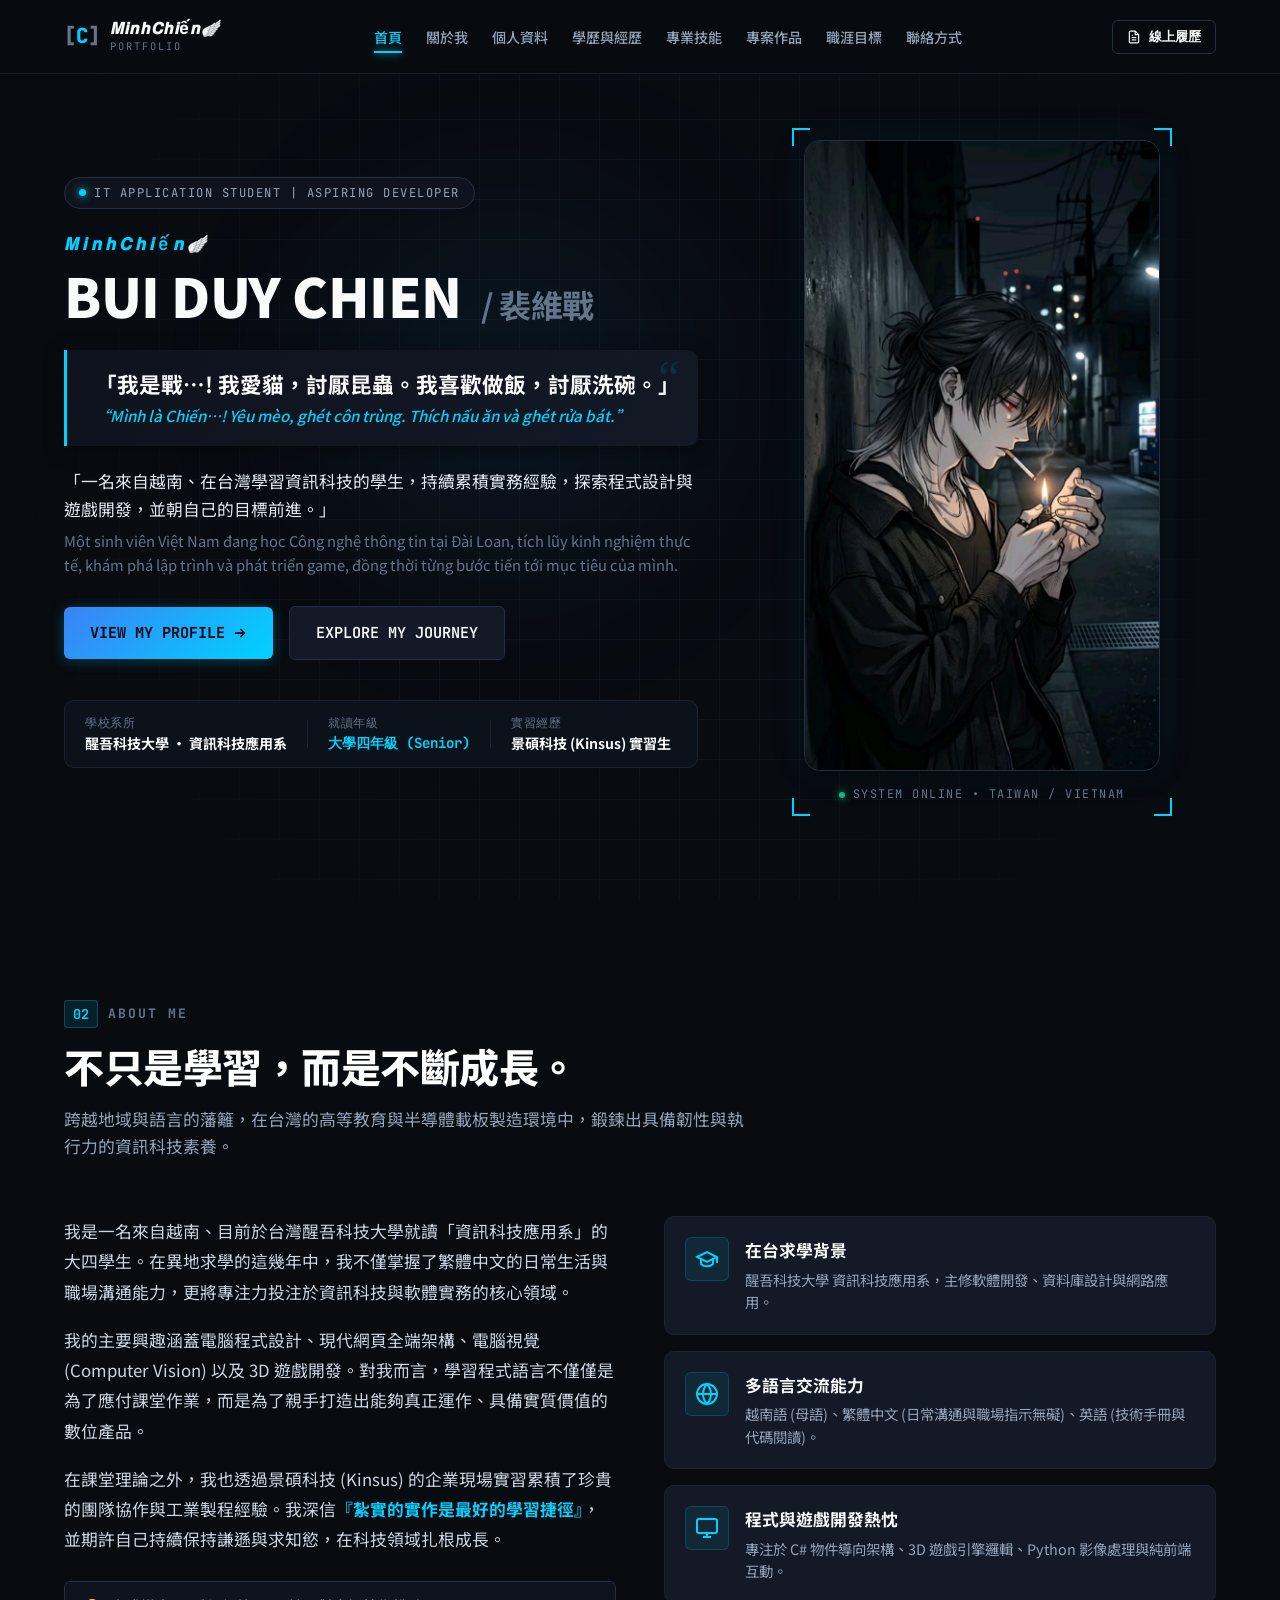
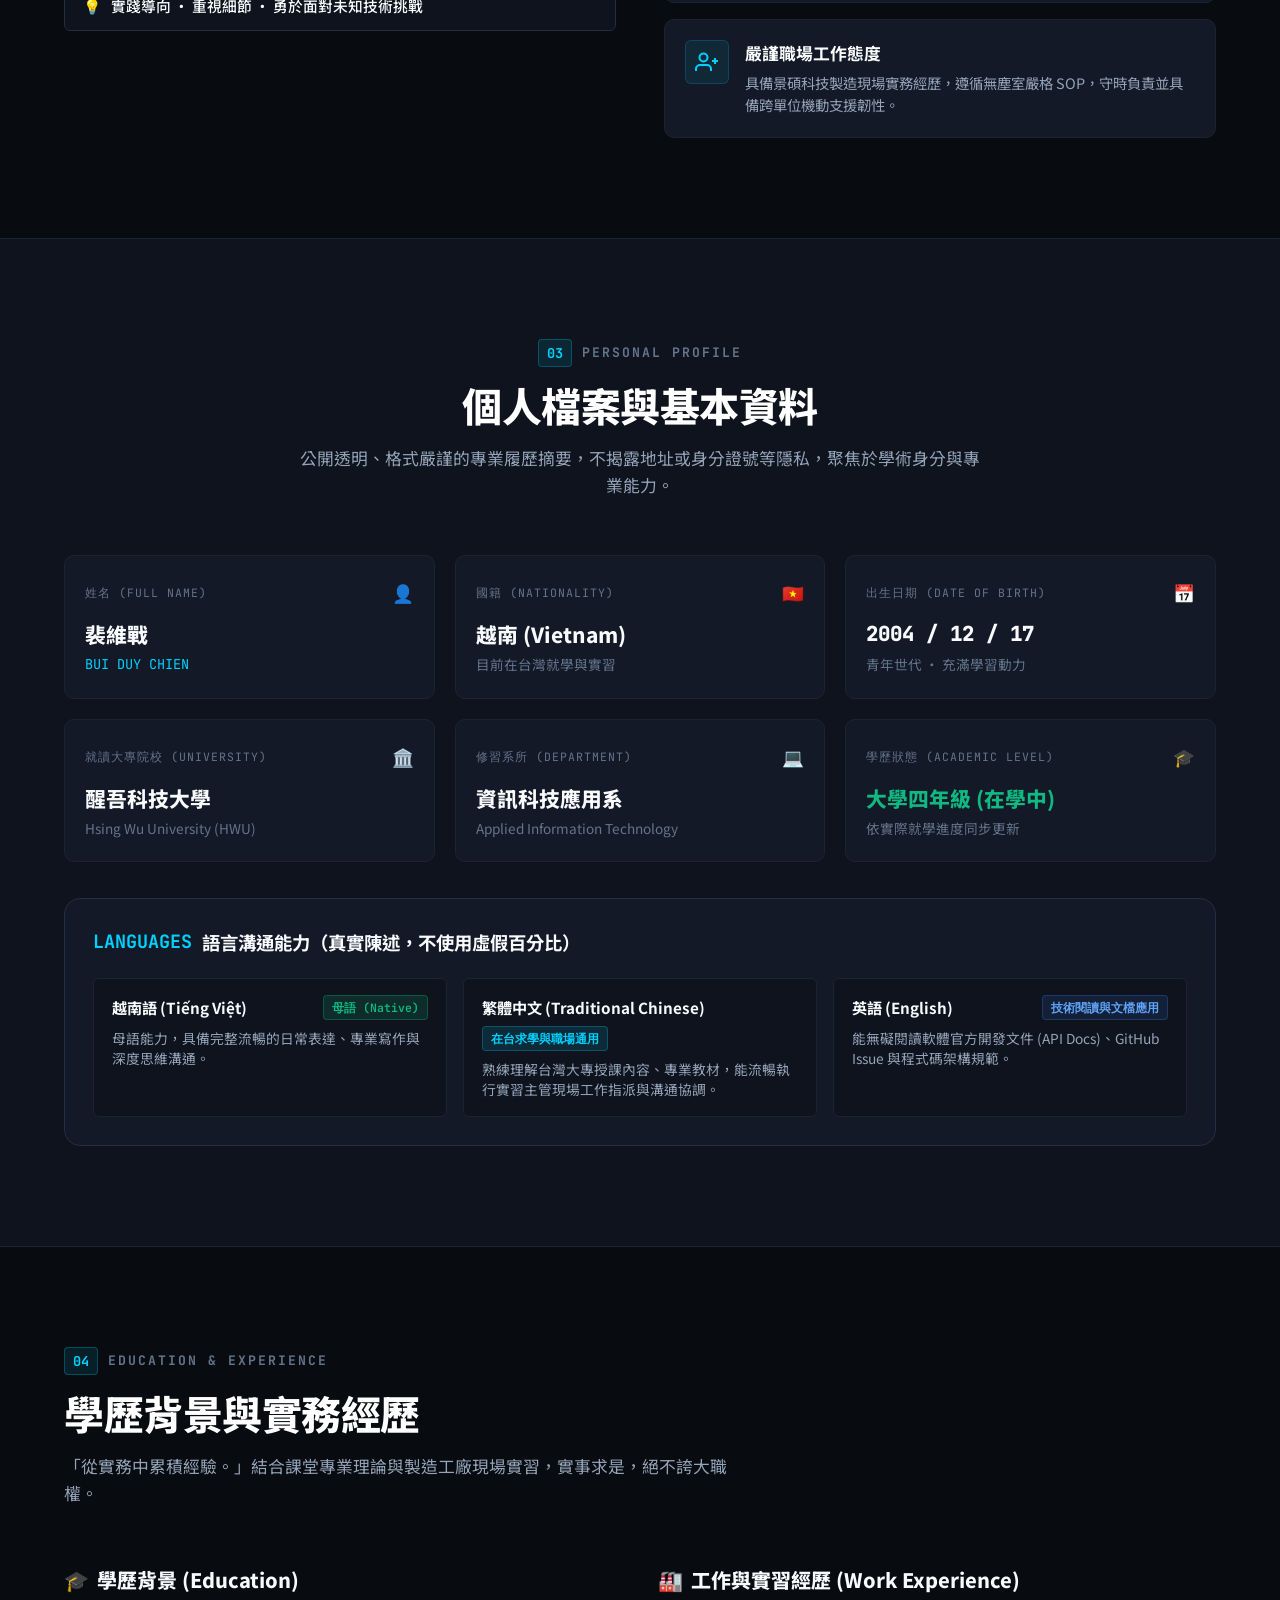
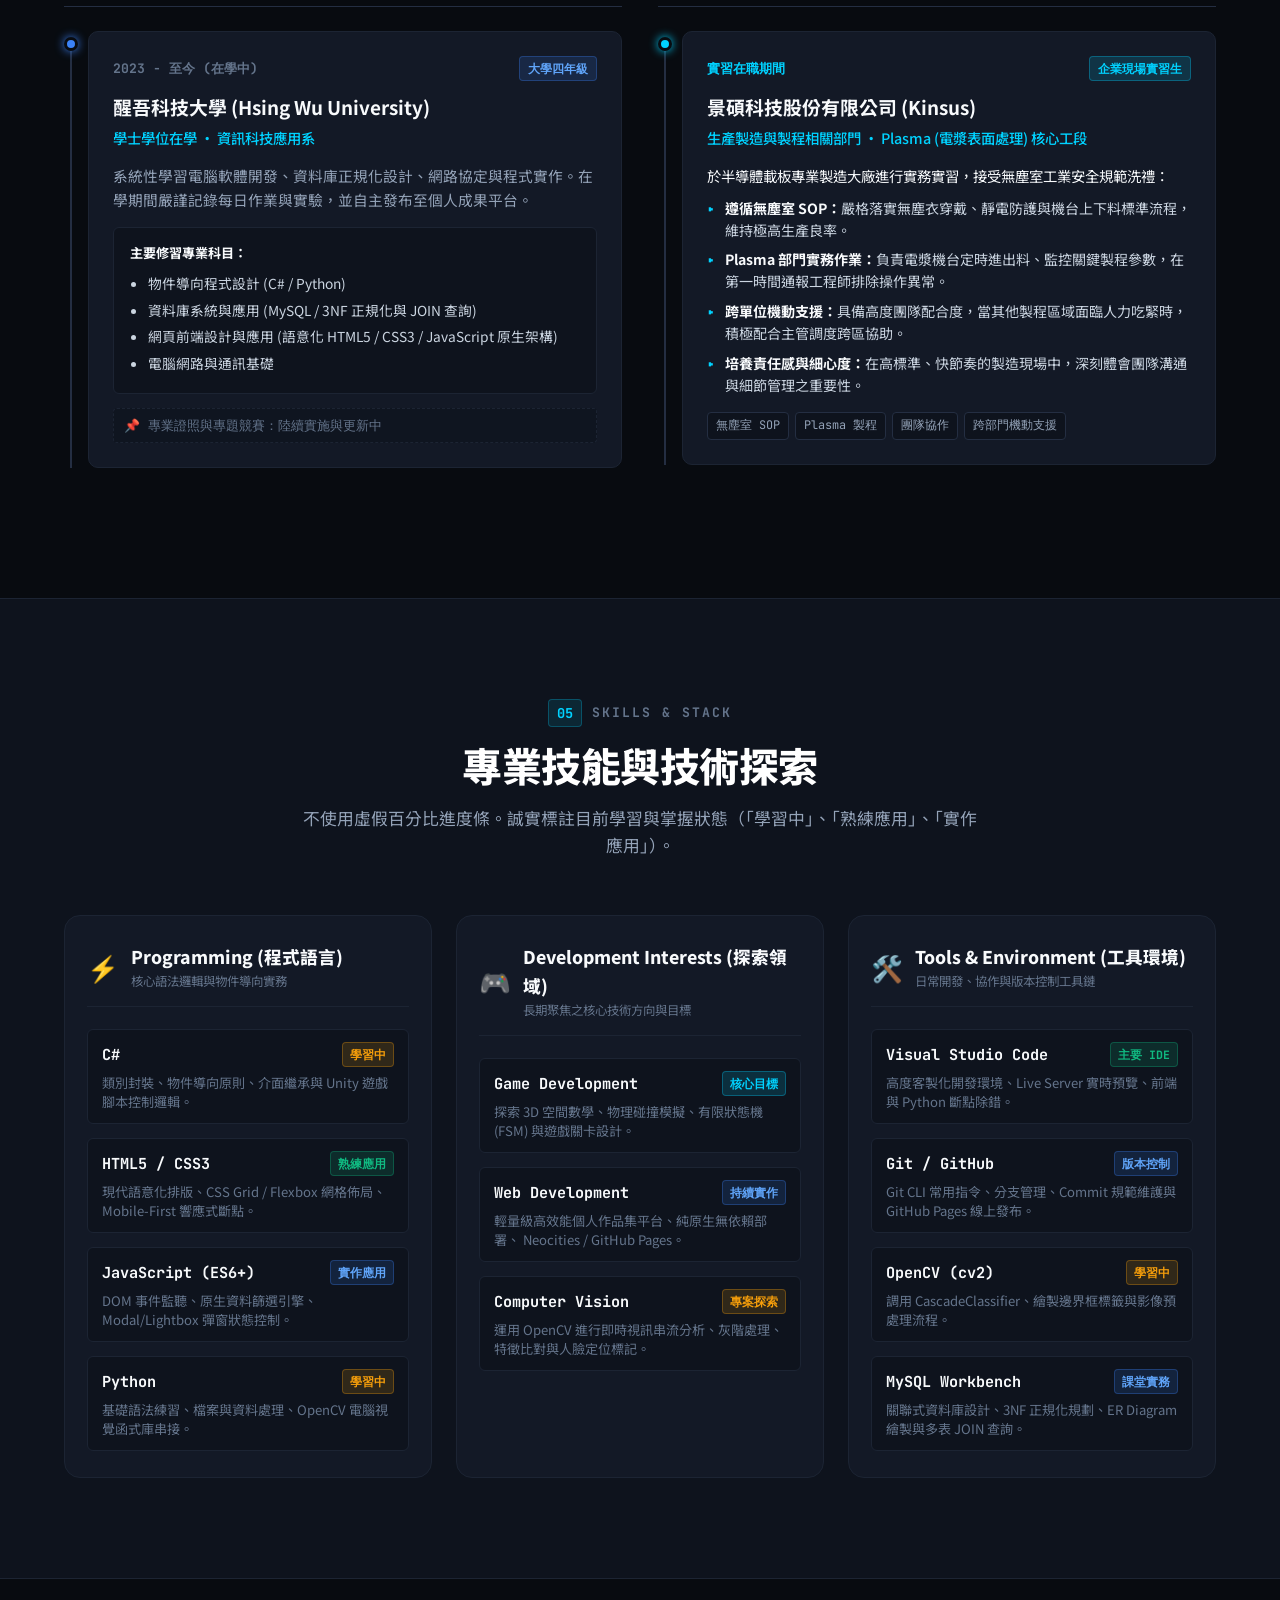
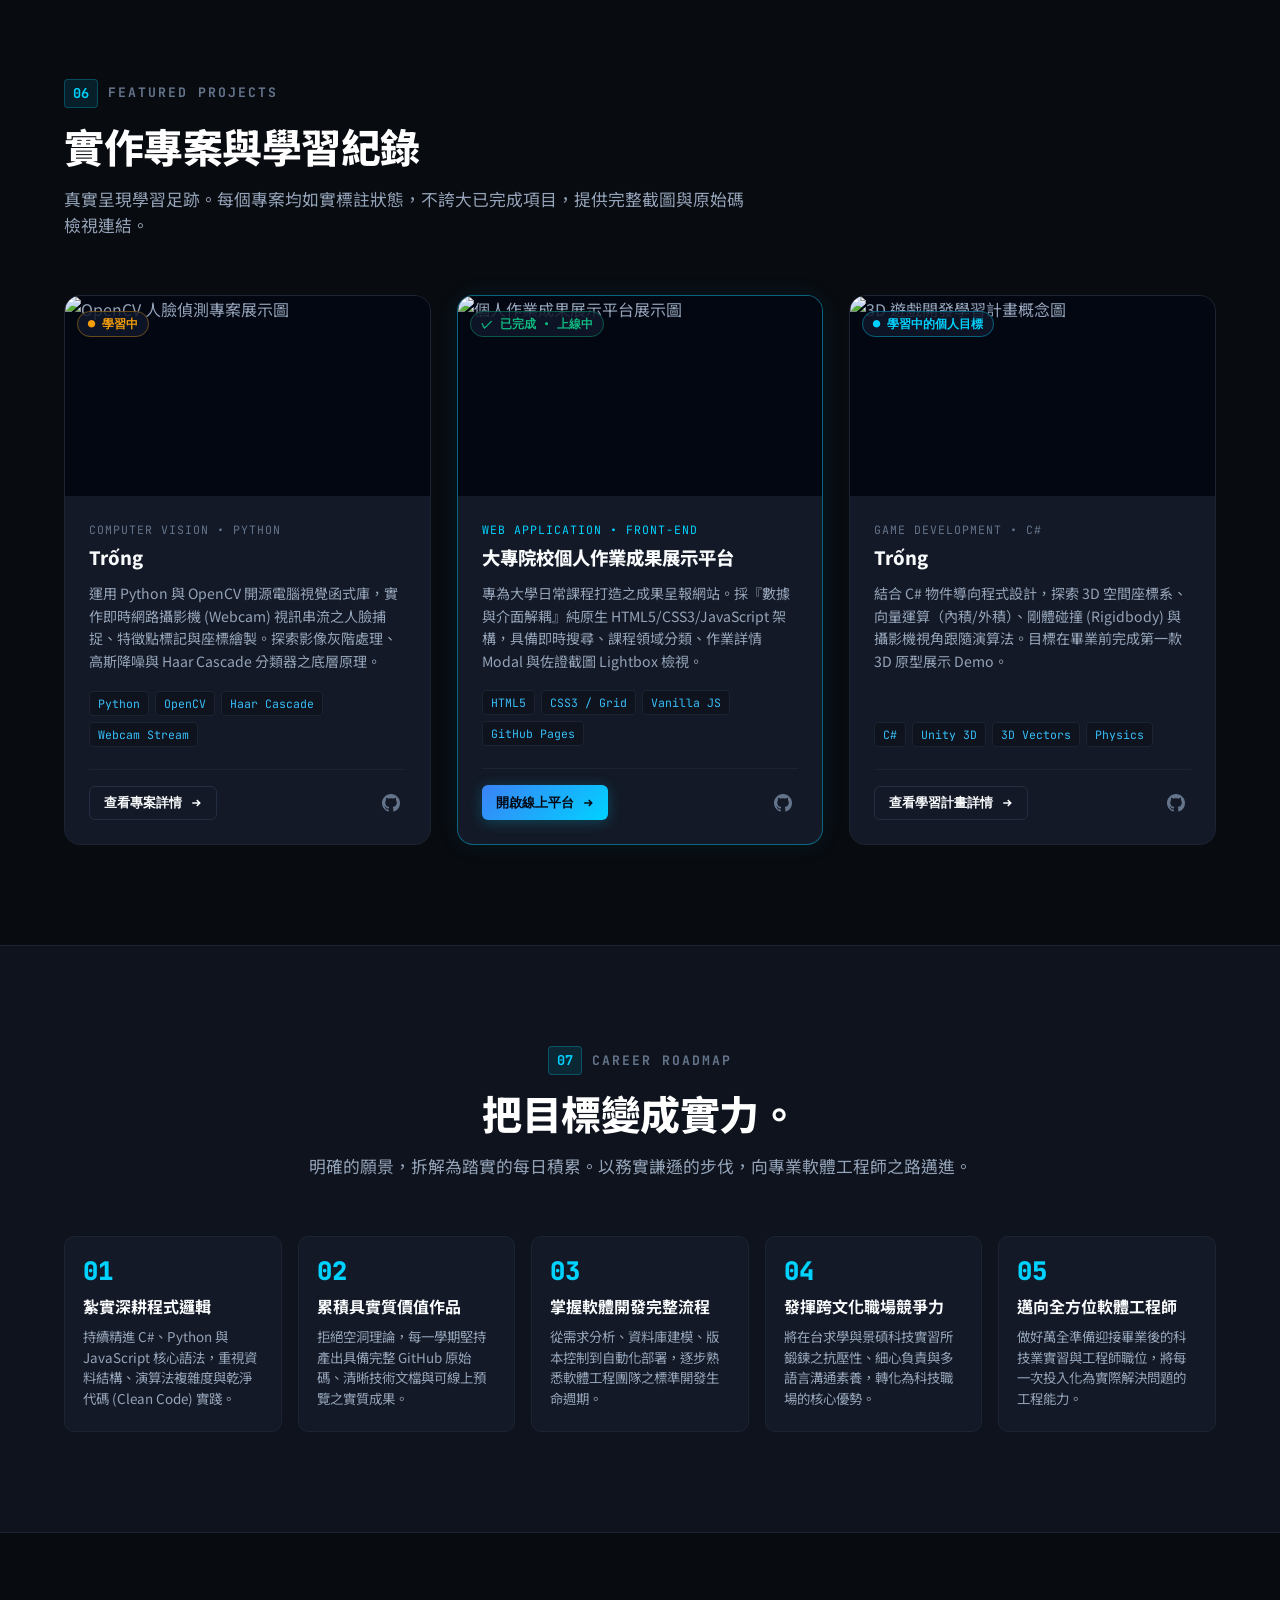
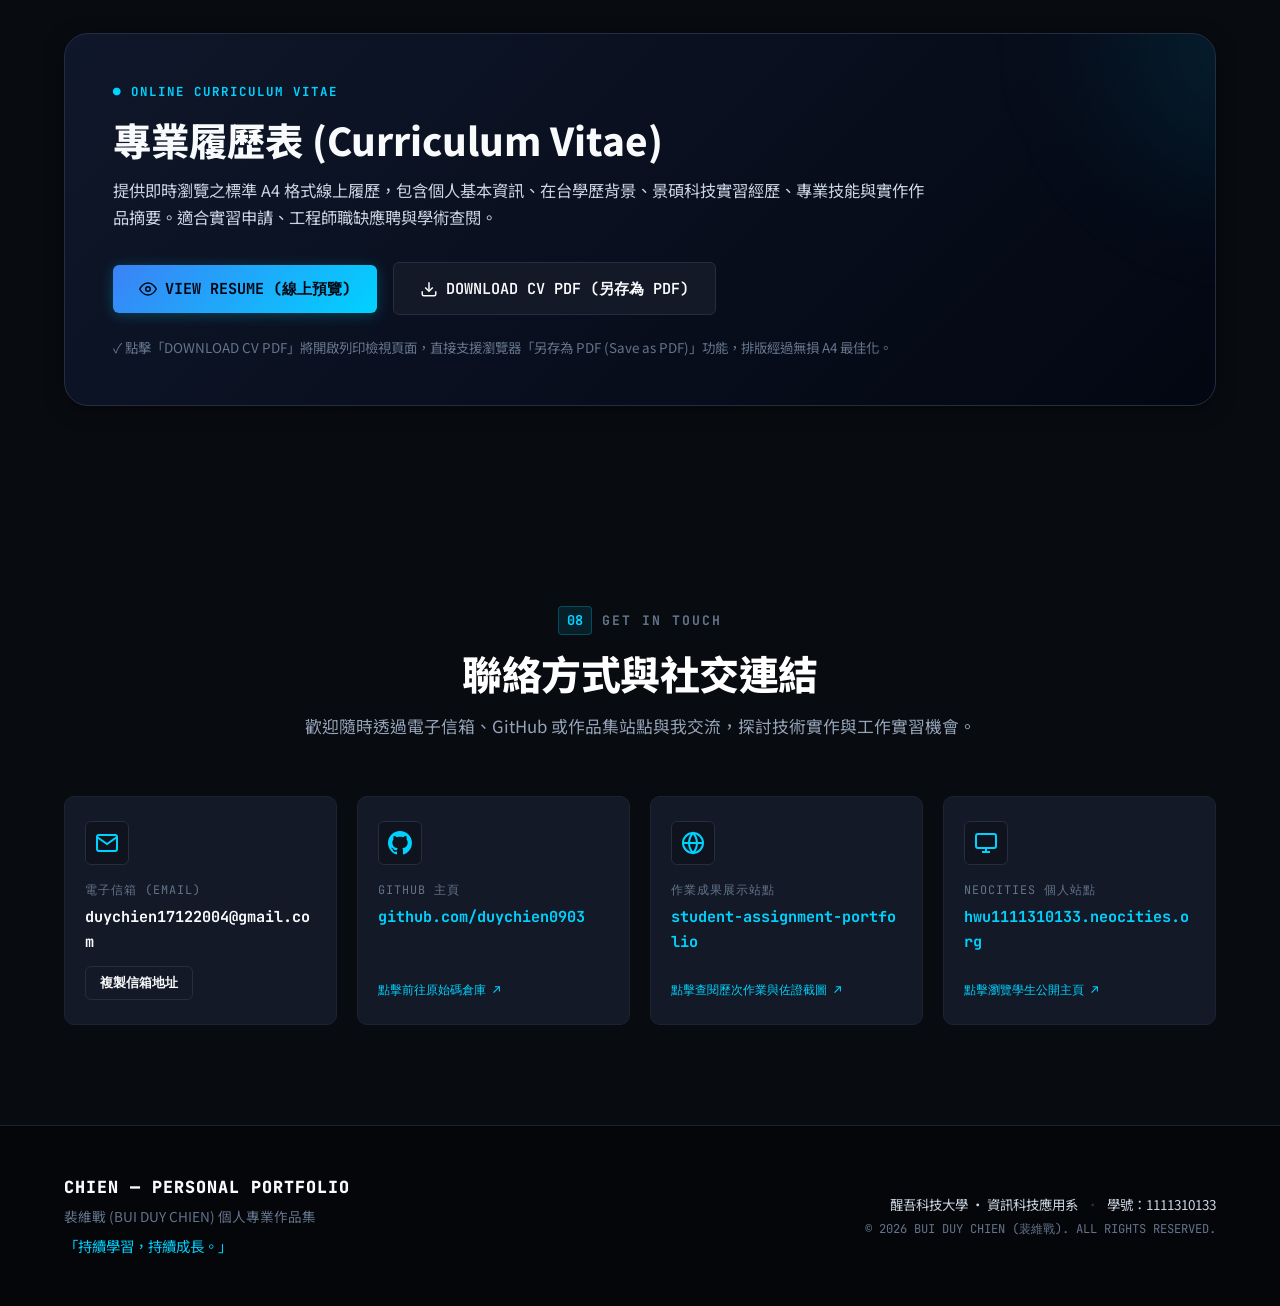
==== commit 509233b9: "Update index.html" ====
--- a/index.html
+++ b/index.html
@@ -731,7 +731,7 @@
 
             <div class="pc-body">
               <div class="pc-category-tag code-font">COMPUTER VISION • PYTHON</div>
-              <h3 class="pc-title">OpenCV 人臉偵測與辨識技術學習紀錄</h3>
+              <h3 class="pc-title">Trống</h3>
               <p class="pc-desc">
                 運用 Python 與 OpenCV 開源電腦視覺函式庫，實作即時網路攝影機 (Webcam) 視訊串流之人臉捕捉、特徵點標記與座標繪製。探索影像灰階處理、高斯降噪與 Haar Cascade 分類器之底層原理。
               </p>
@@ -809,7 +809,7 @@
 
             <div class="pc-body">
               <div class="pc-category-tag code-font">GAME DEVELOPMENT • C#</div>
-              <h3 class="pc-title">3D 遊戲開發學習計畫與物理架構探索</h3>
+              <h3 class="pc-title">Trống</h3>
               <p class="pc-desc">
                 結合 C# 物件導向程式設計，探索 3D 空間座標系、向量運算（內積/外積）、剛體碰撞 (Rigidbody) 與攝影機視角跟隨演算法。目標在畢業前完成第一款 3D 原型展示 Demo。
               </p>
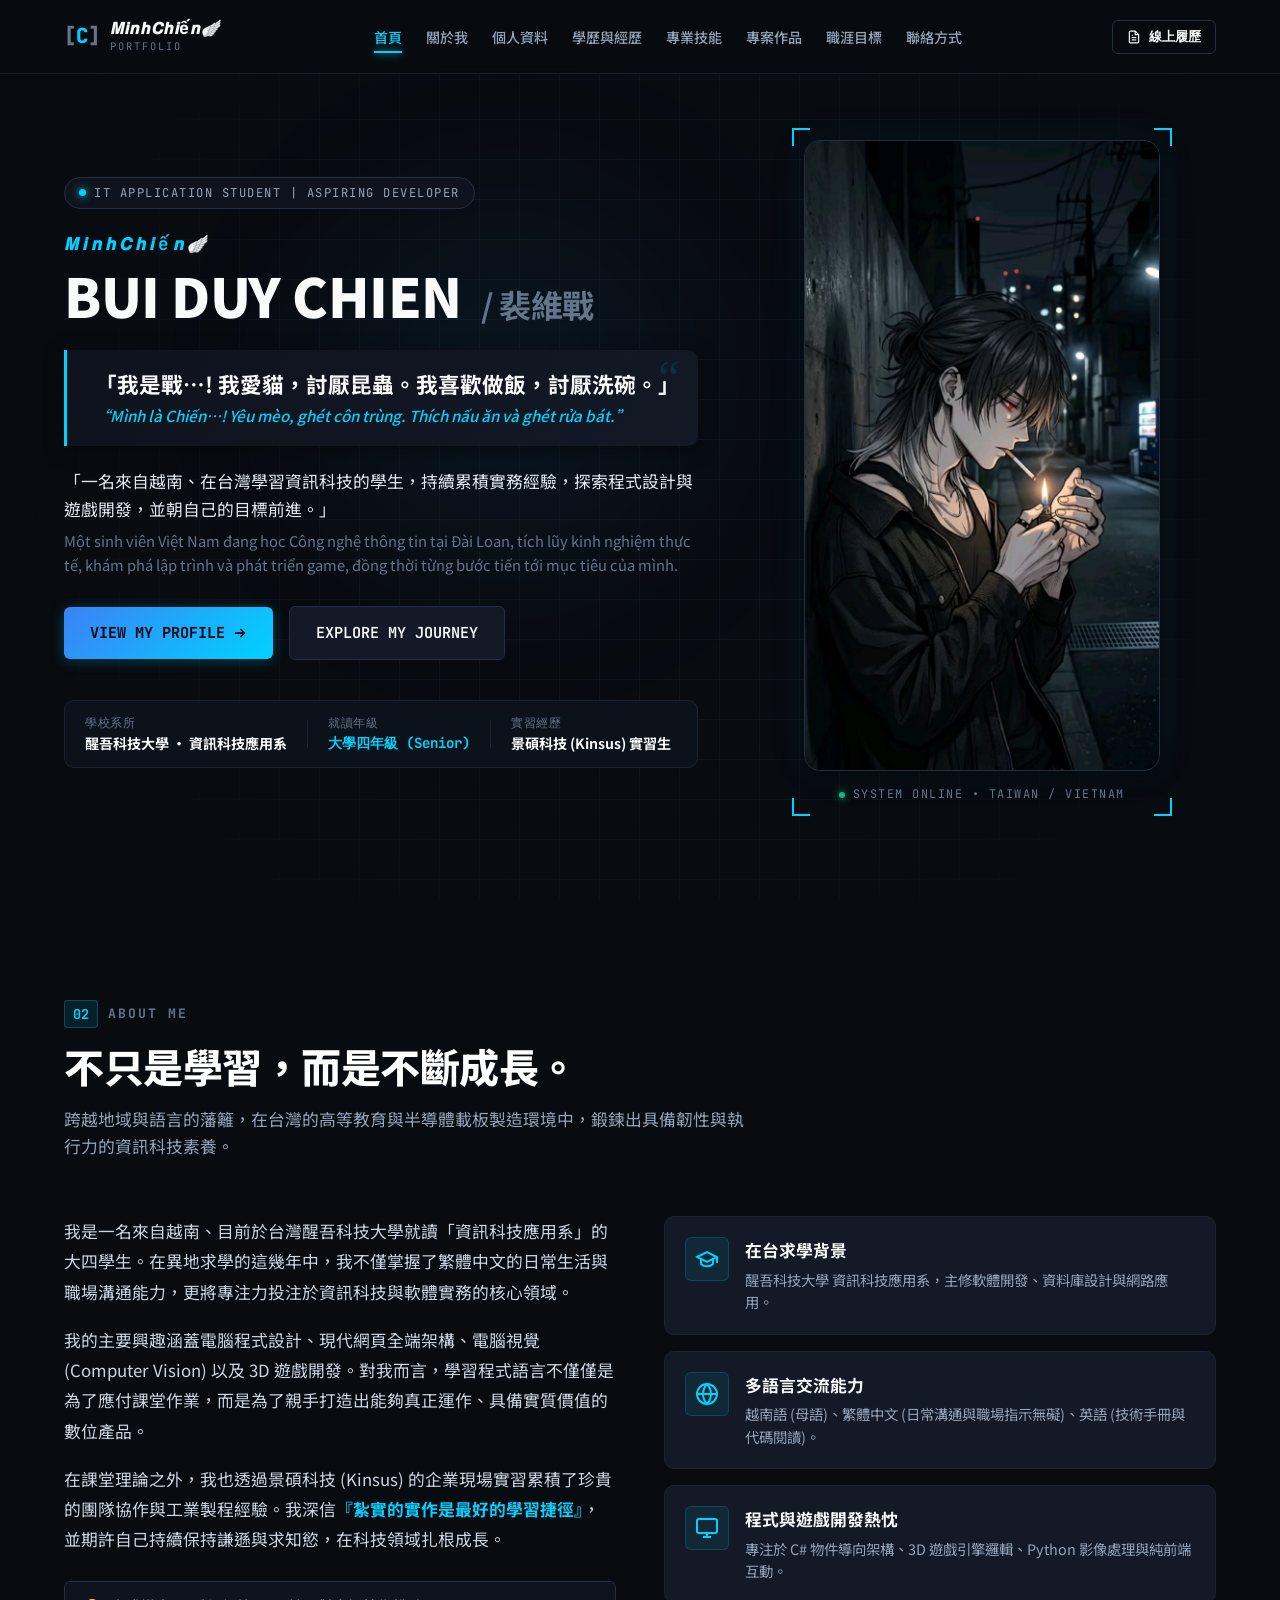
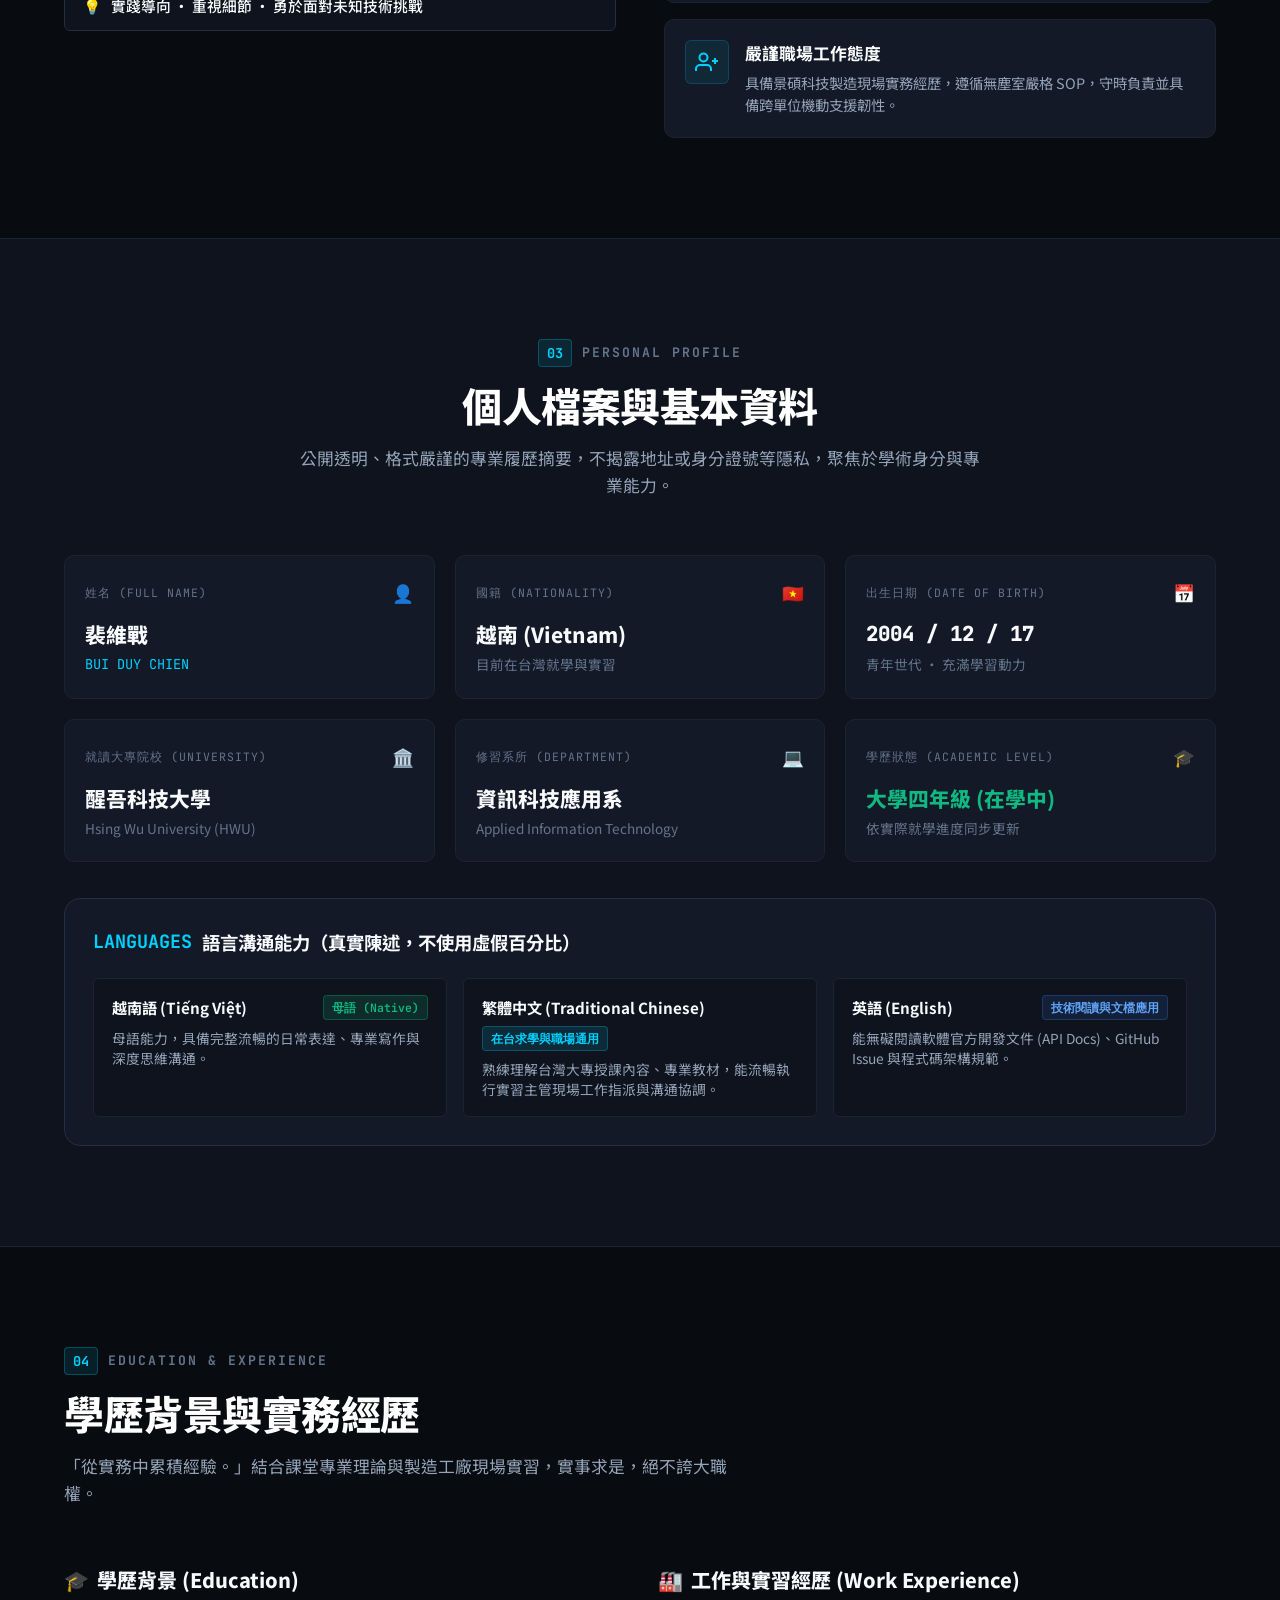
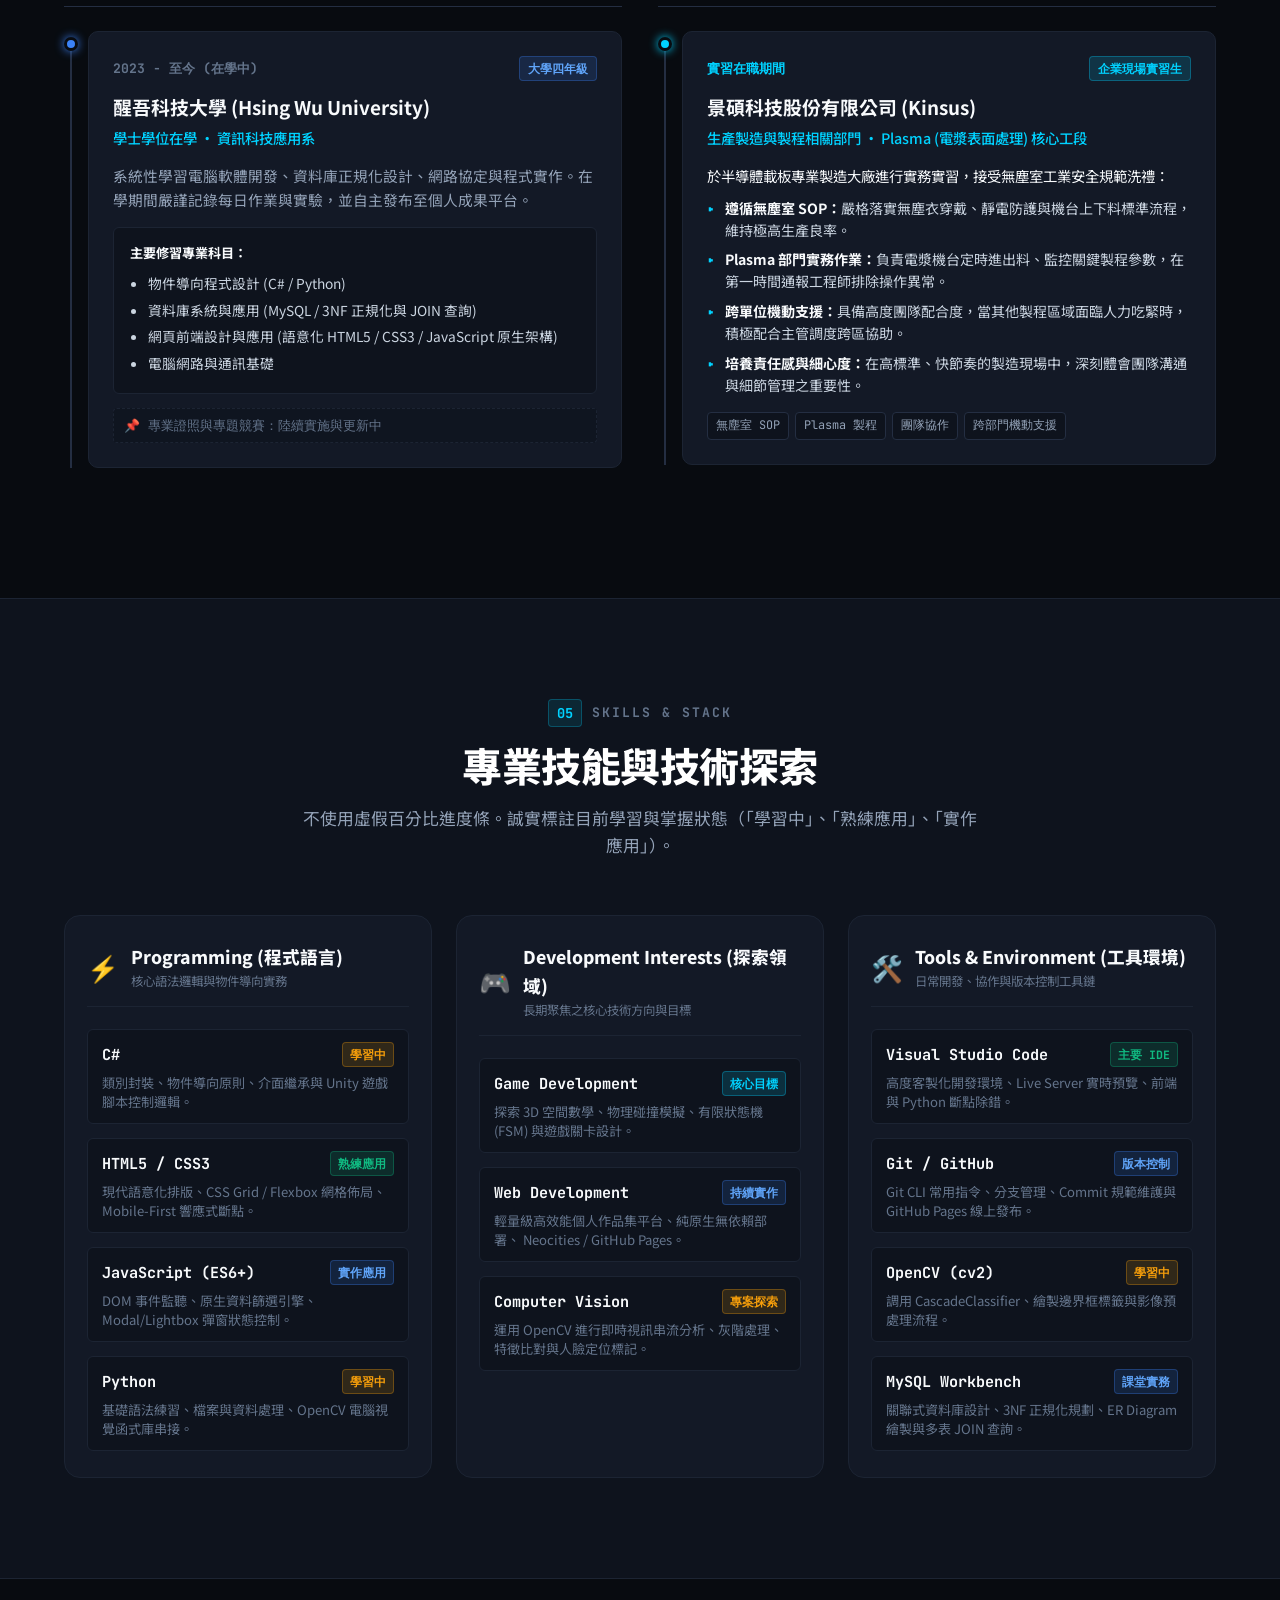
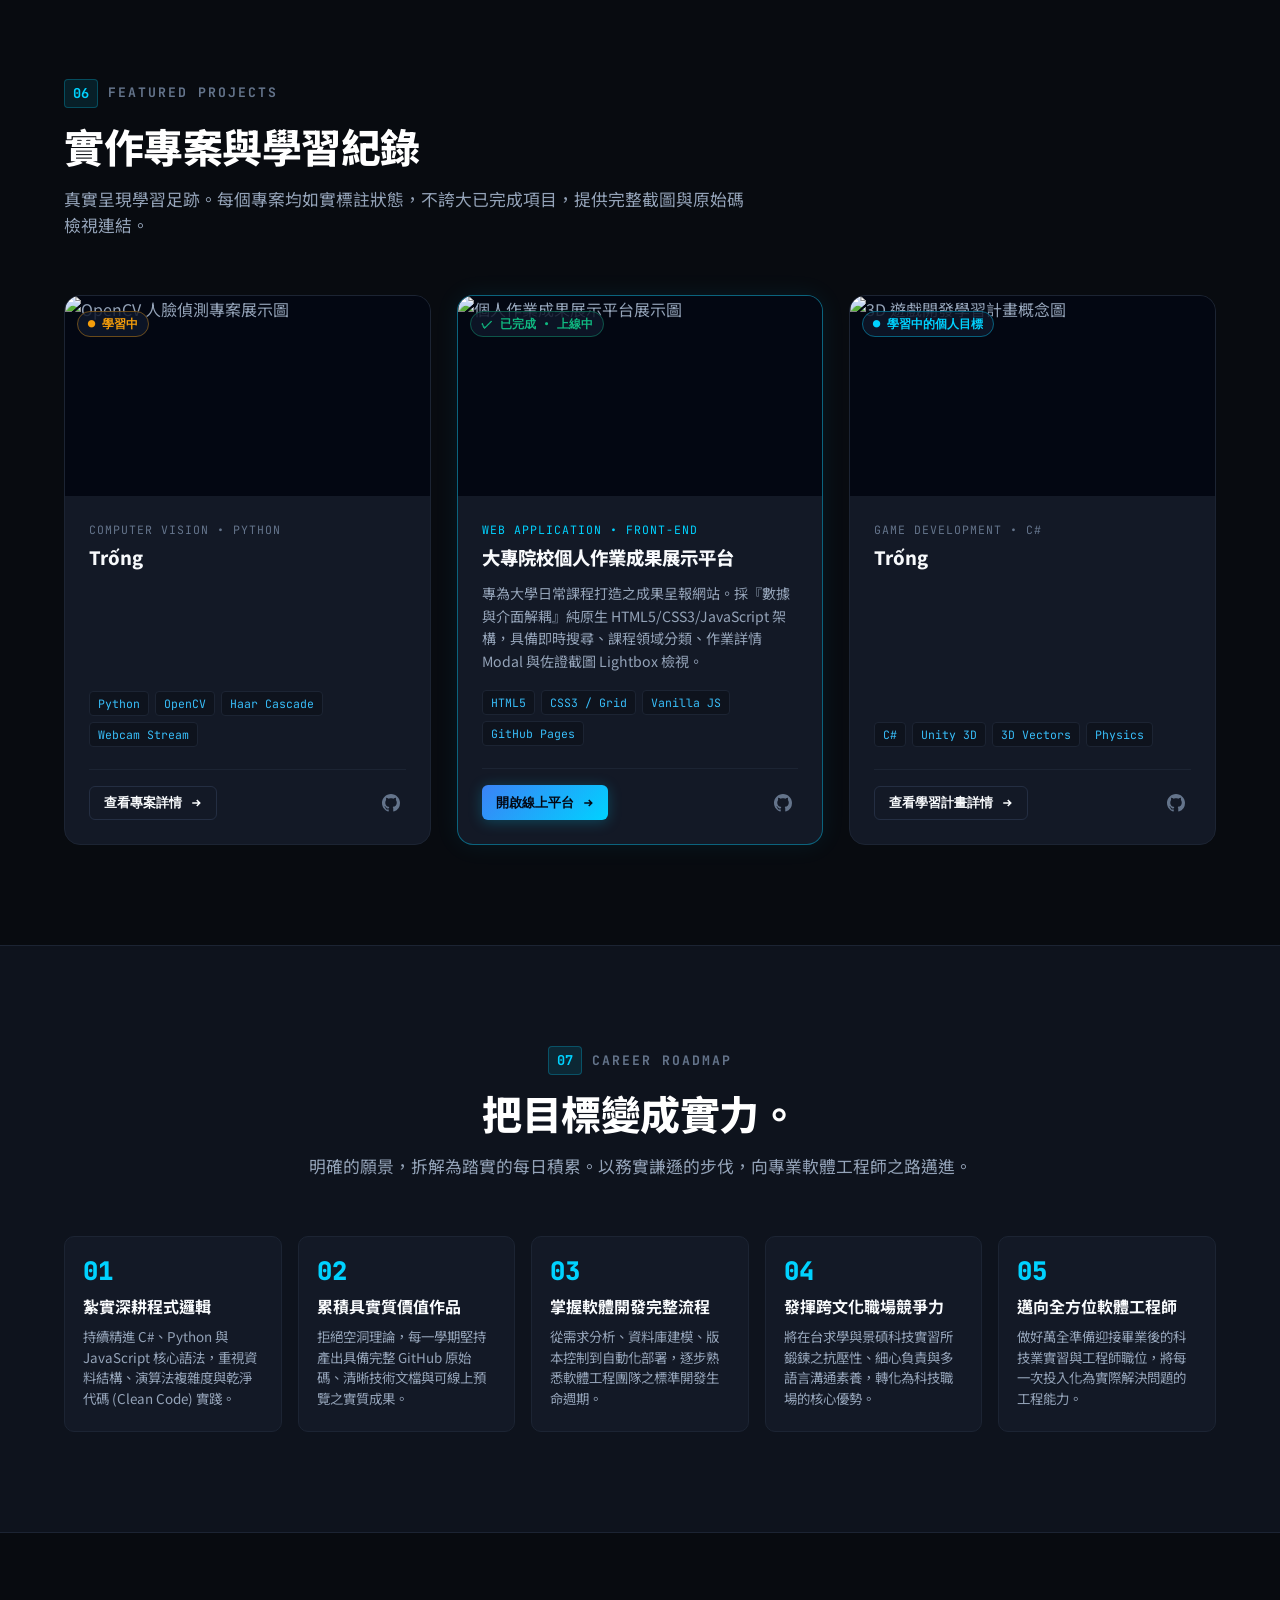
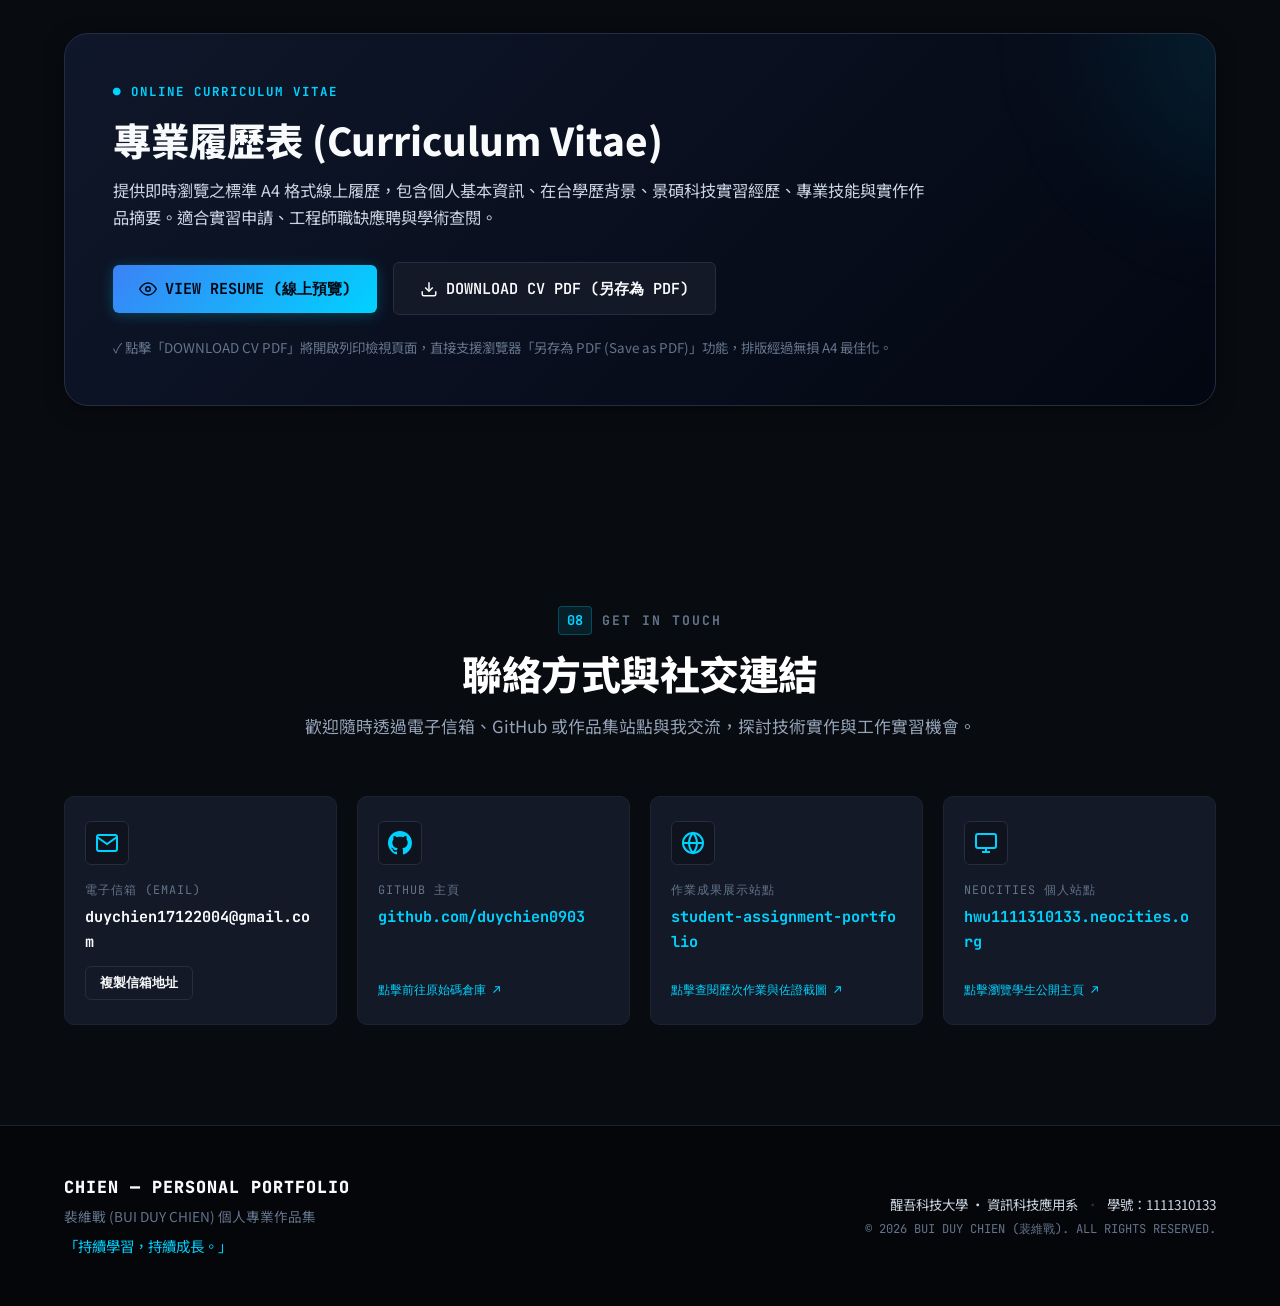
==== commit 45ae5ed0: "Update index.html" ====
--- a/index.html
+++ b/index.html
@@ -733,7 +733,7 @@
               <div class="pc-category-tag code-font">COMPUTER VISION • PYTHON</div>
               <h3 class="pc-title">Trống</h3>
               <p class="pc-desc">
-                運用 Python 與 OpenCV 開源電腦視覺函式庫，實作即時網路攝影機 (Webcam) 視訊串流之人臉捕捉、特徵點標記與座標繪製。探索影像灰階處理、高斯降噪與 Haar Cascade 分類器之底層原理。
+                
               </p>
 
               <div class="pc-tech-tags">
@@ -811,7 +811,7 @@
               <div class="pc-category-tag code-font">GAME DEVELOPMENT • C#</div>
               <h3 class="pc-title">Trống</h3>
               <p class="pc-desc">
-                結合 C# 物件導向程式設計，探索 3D 空間座標系、向量運算（內積/外積）、剛體碰撞 (Rigidbody) 與攝影機視角跟隨演算法。目標在畢業前完成第一款 3D 原型展示 Demo。
+                
               </p>
 
               <div class="pc-tech-tags">
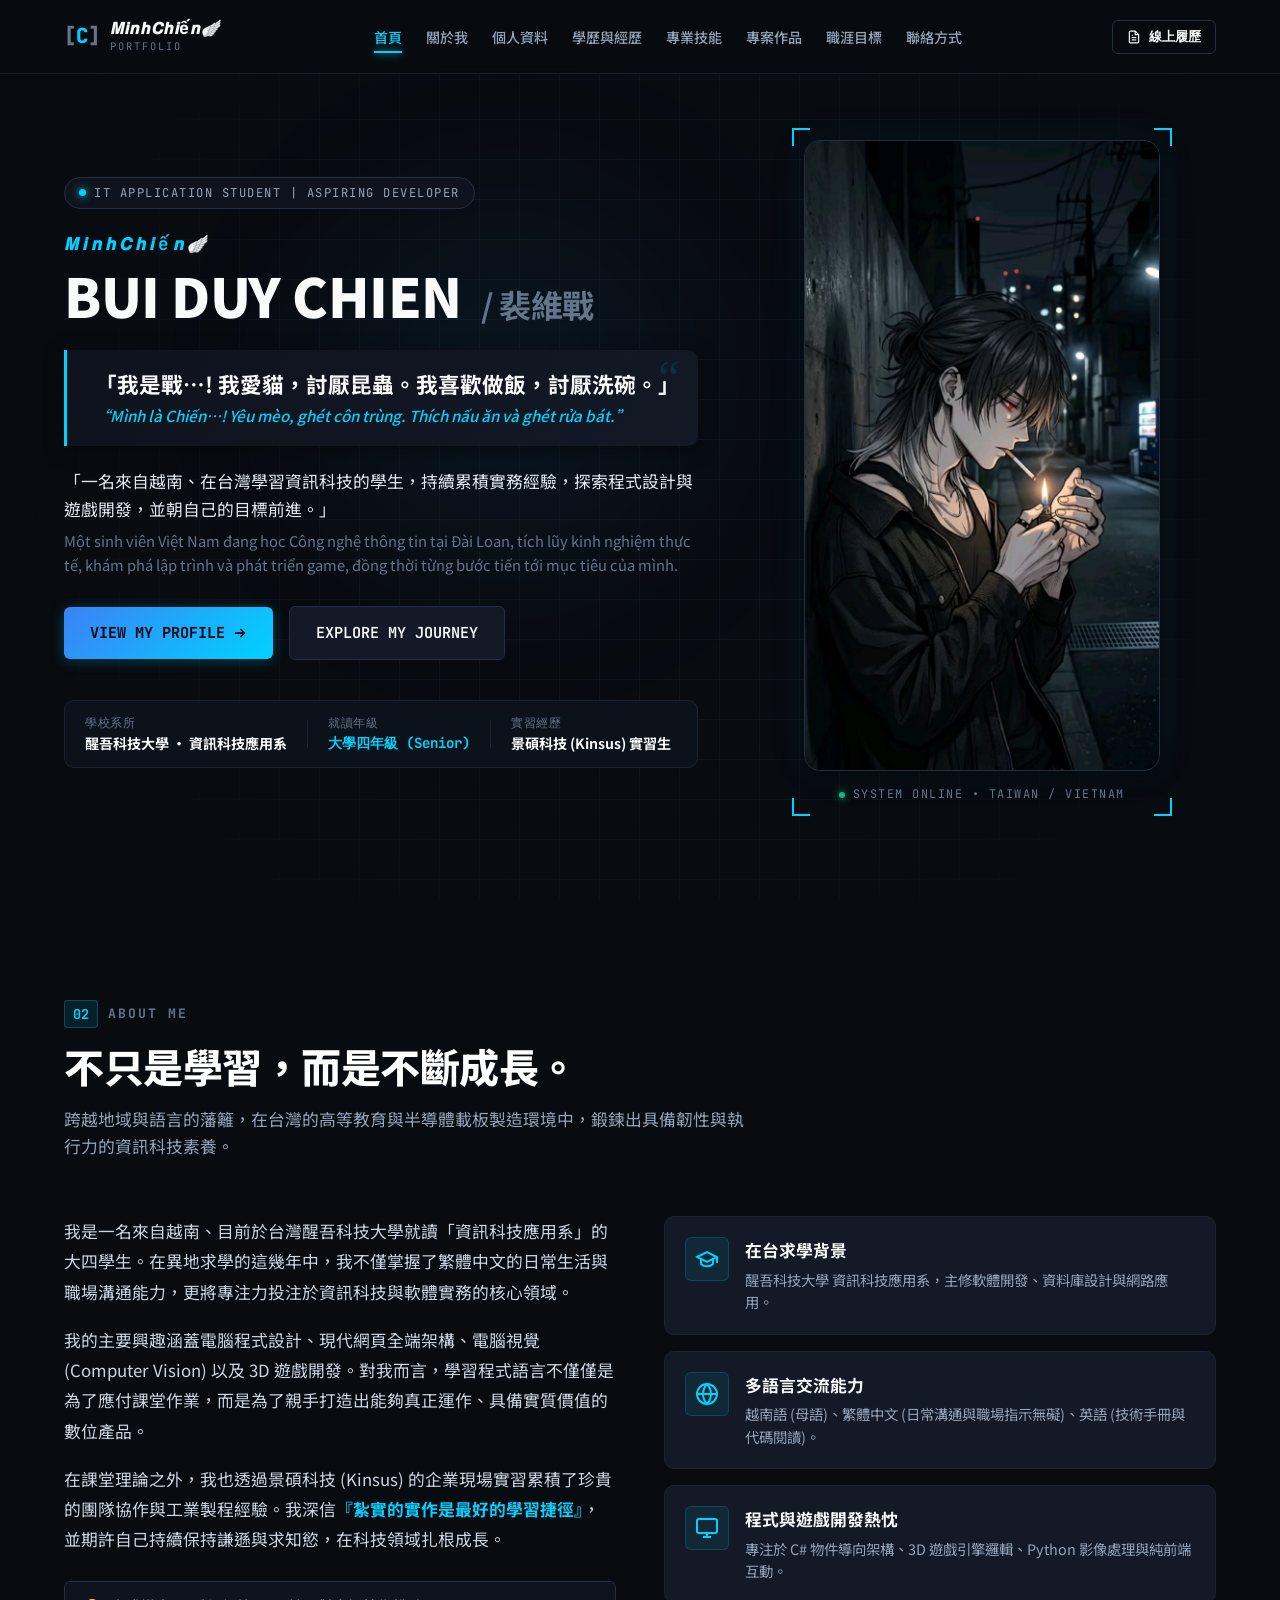
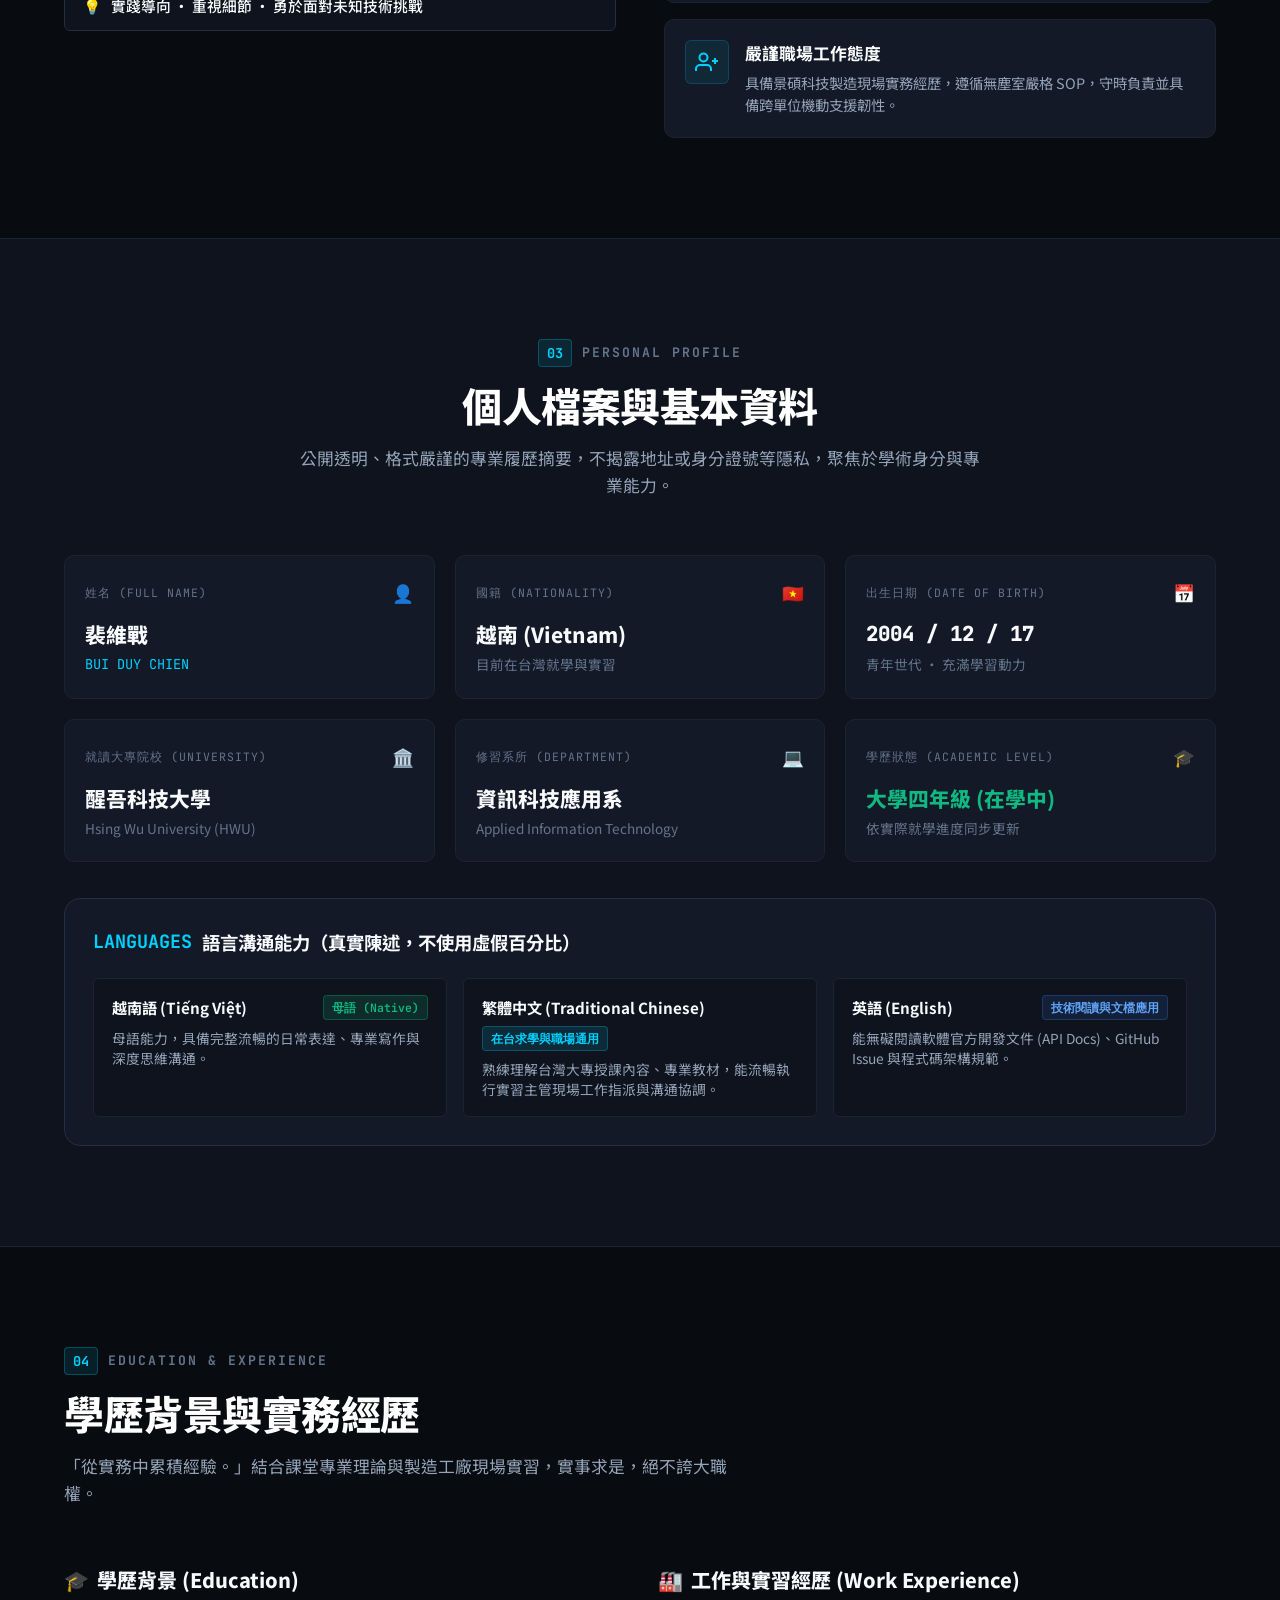
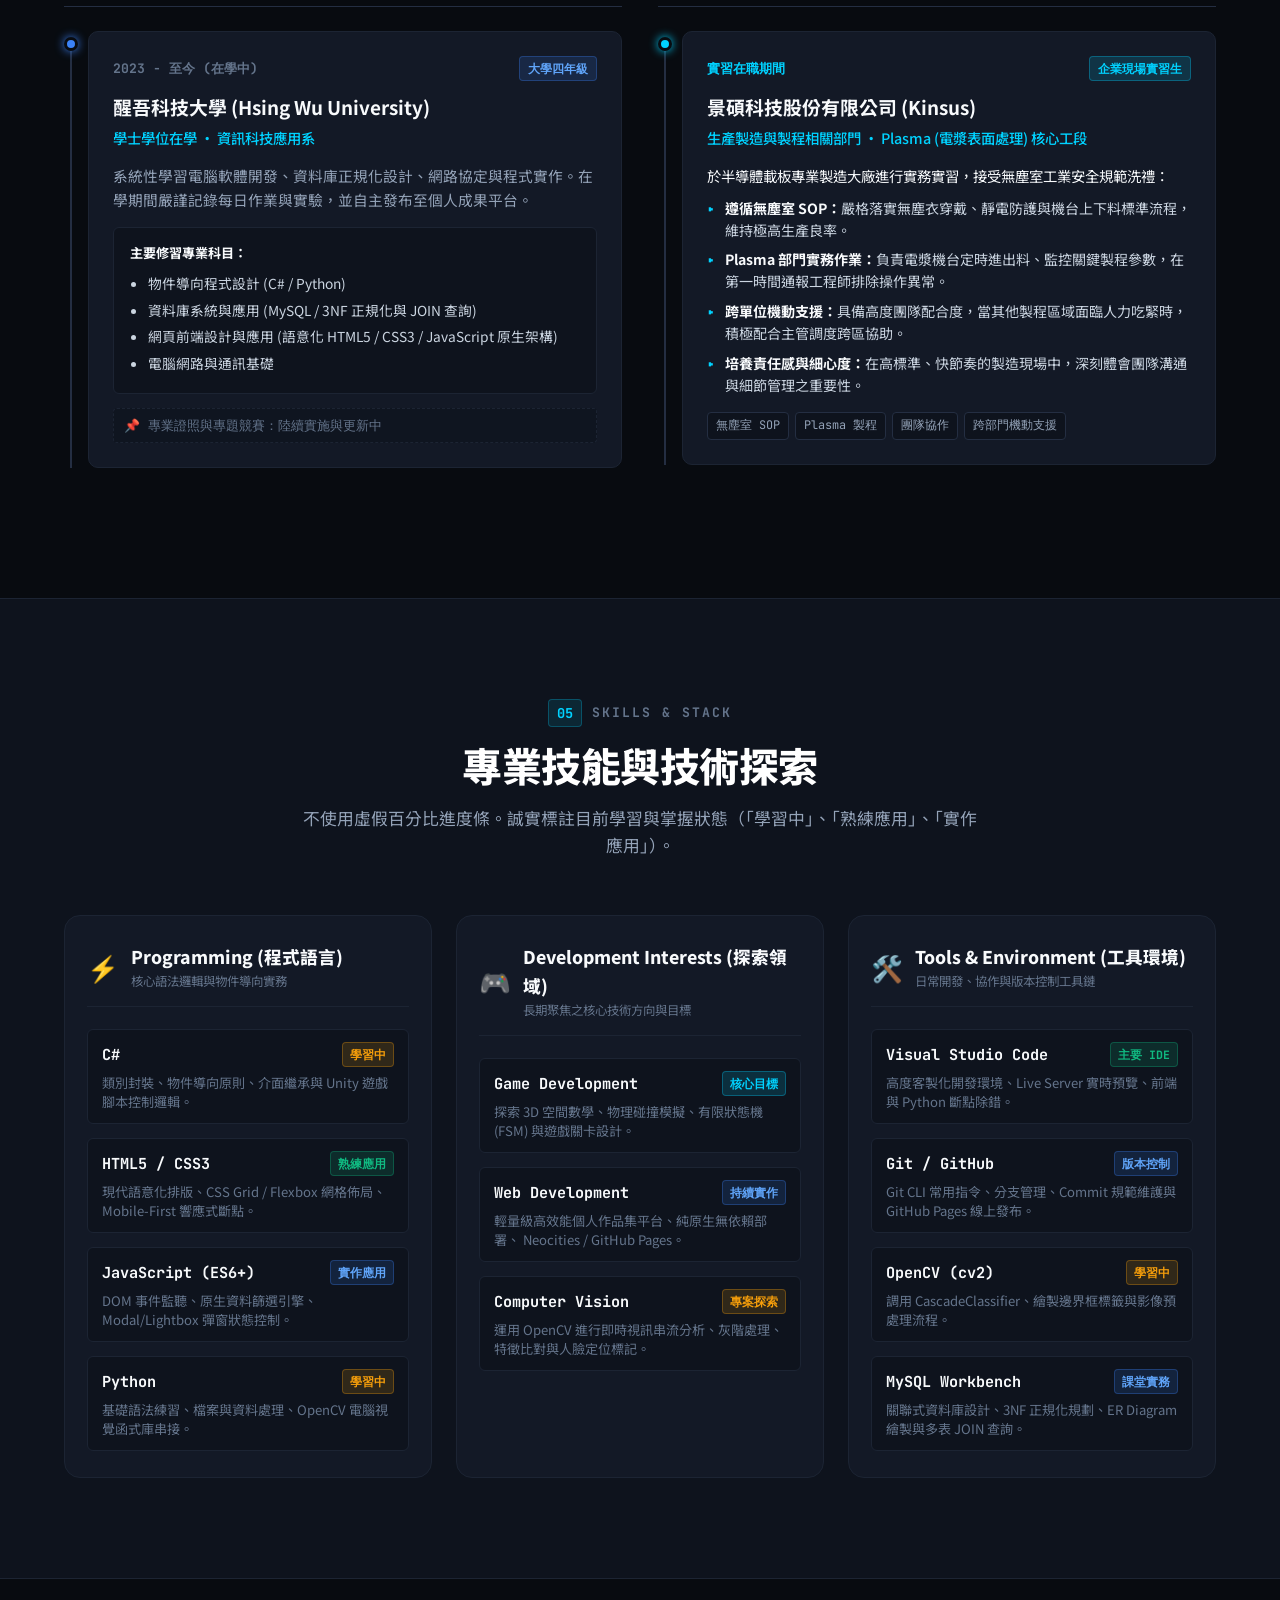
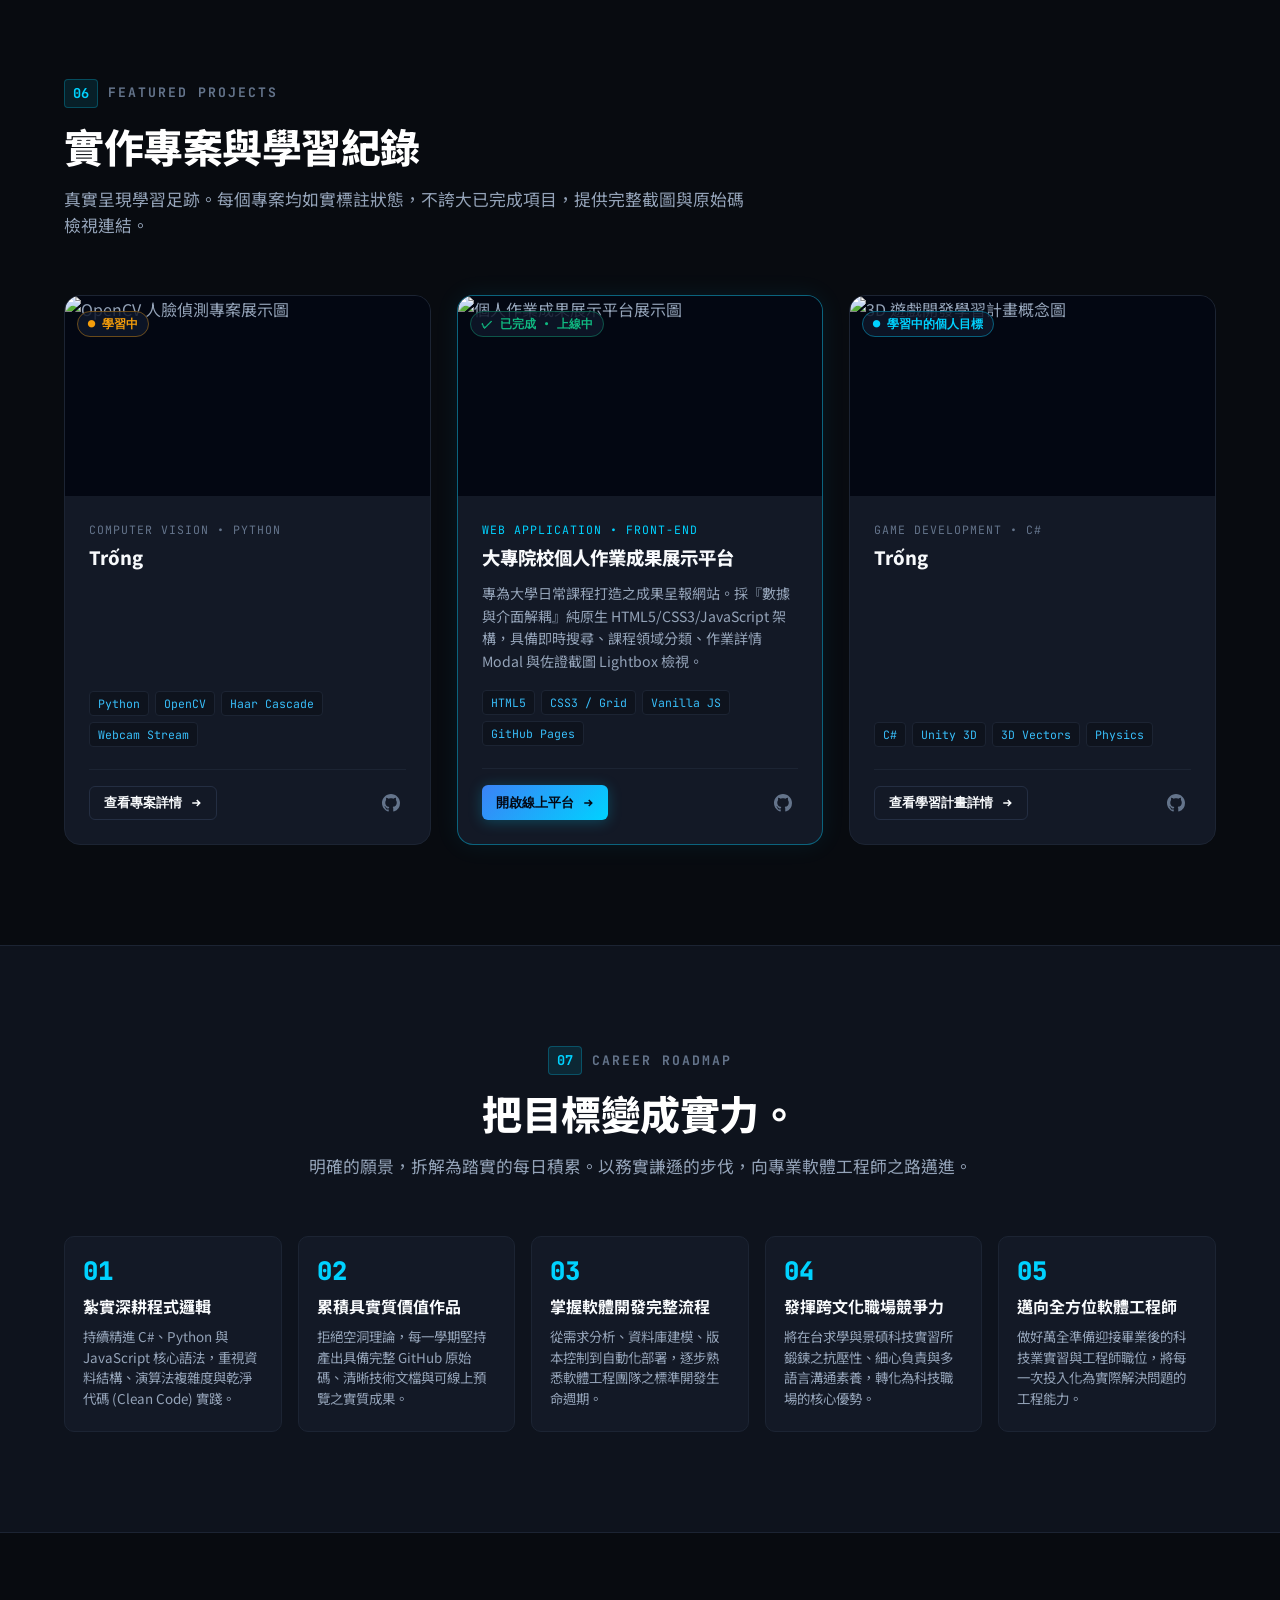
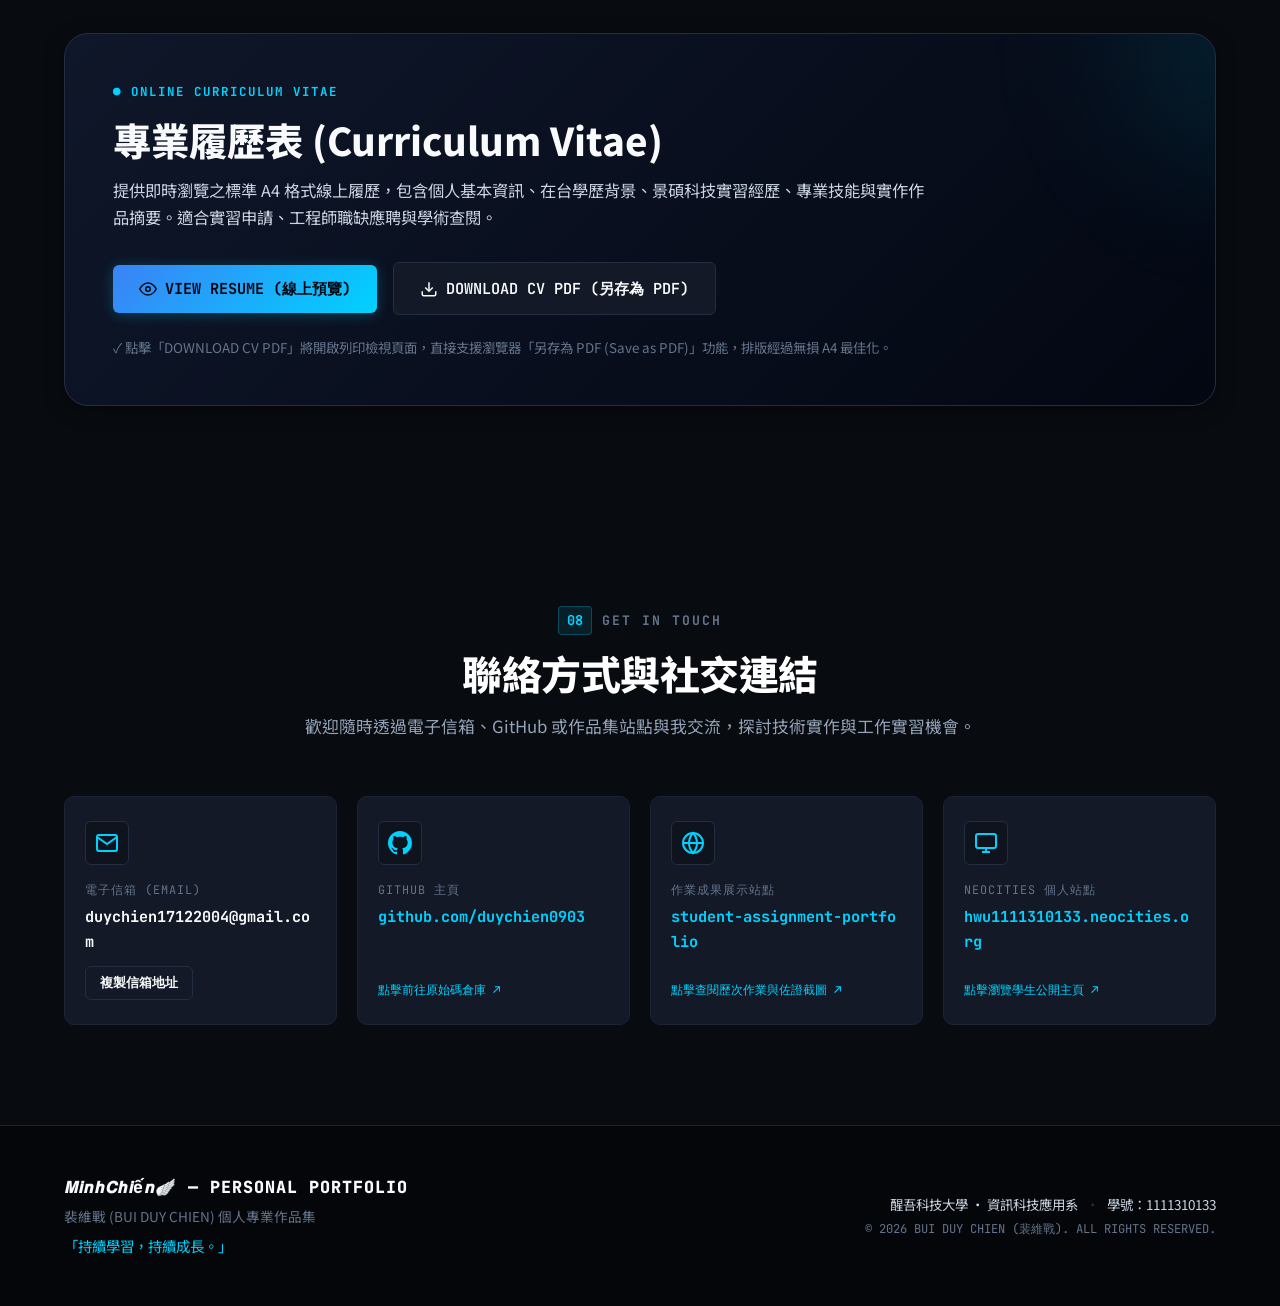
==== commit 60f5780c: "Update footer title in index.html" ====
--- a/index.html
+++ b/index.html
@@ -1031,7 +1031,7 @@
       
       <div class="footer-left">
         <div class="footer-brand">
-          <span class="fb-title">CHIEN — PERSONAL PORTFOLIO</span>
+          <span class="fb-title">𝙈𝙞𝙣𝙝𝘾𝙝𝙞ế𝙣🪽 — PERSONAL PORTFOLIO</span>
           <span class="fb-sub">裴維戰 (BUI DUY CHIEN) 個人專業作品集</span>
         </div>
         <p class="footer-motto">「持續學習，持續成長。」</p>
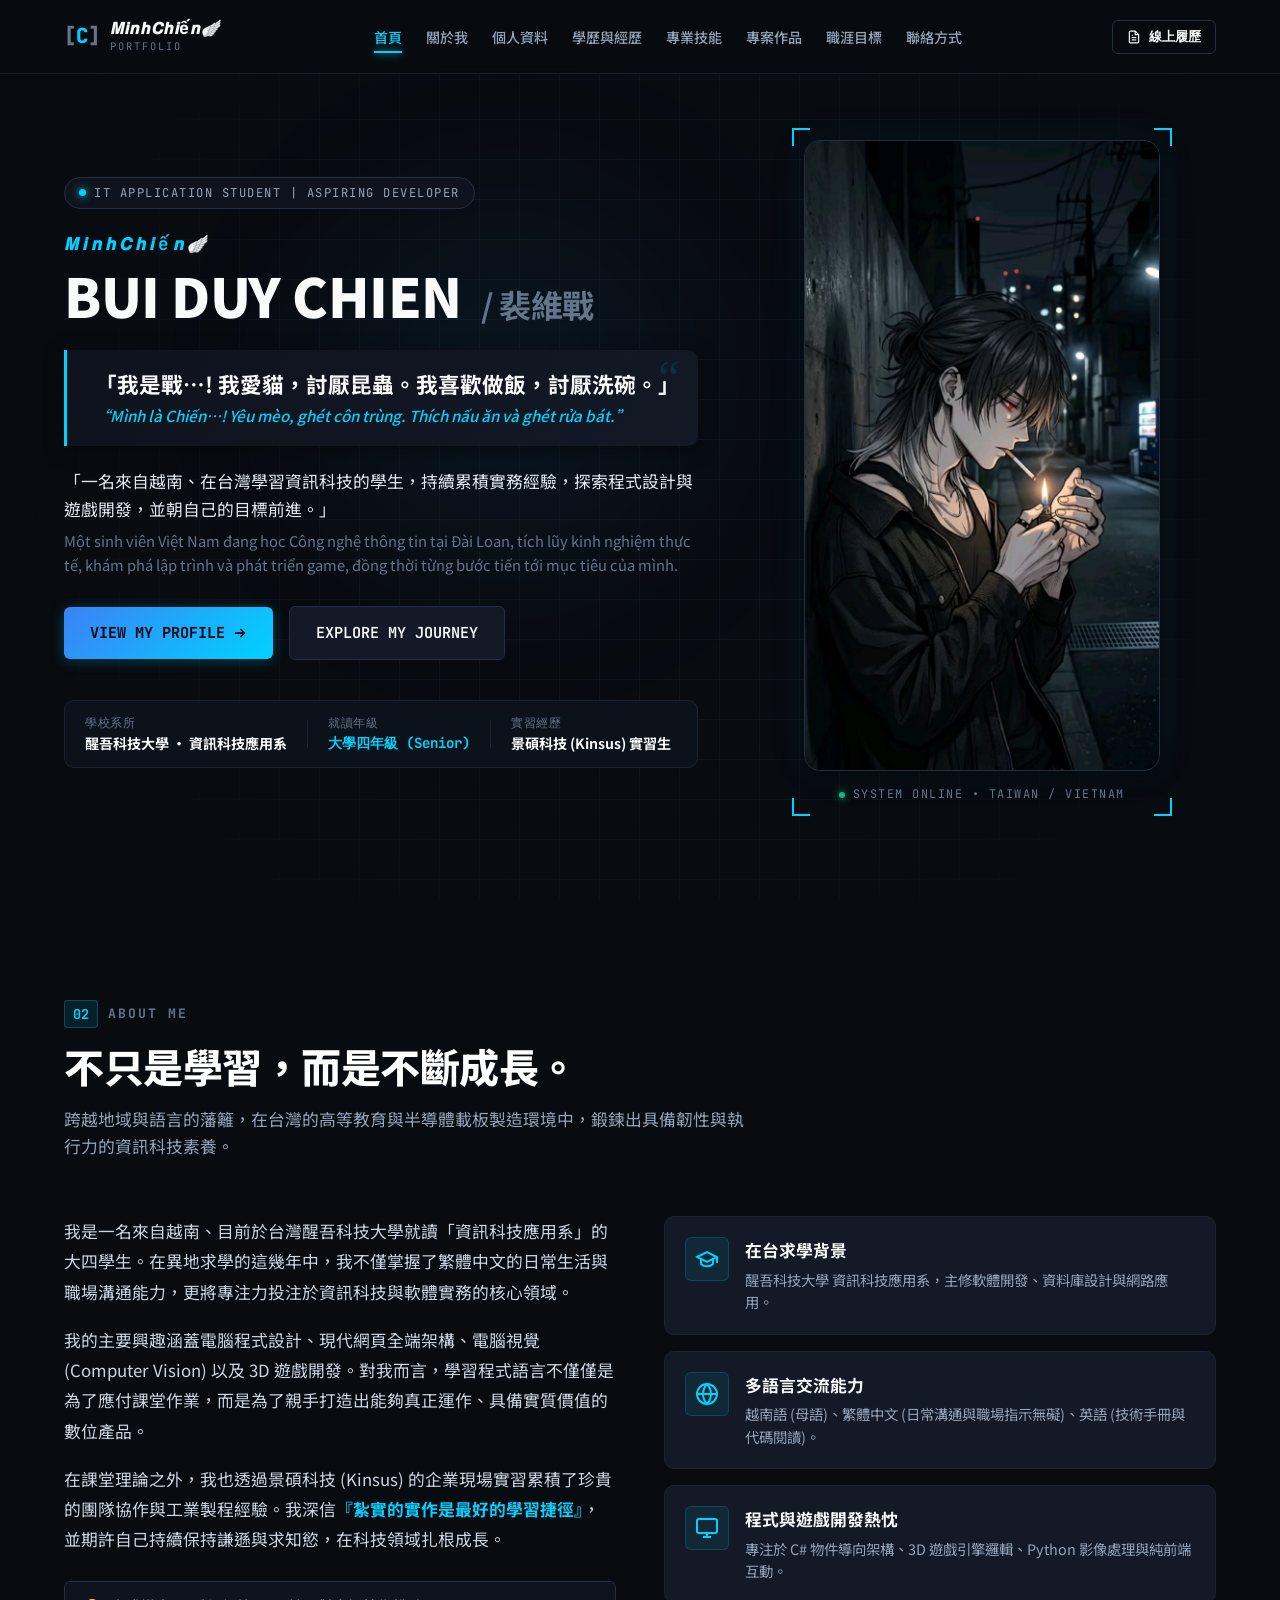
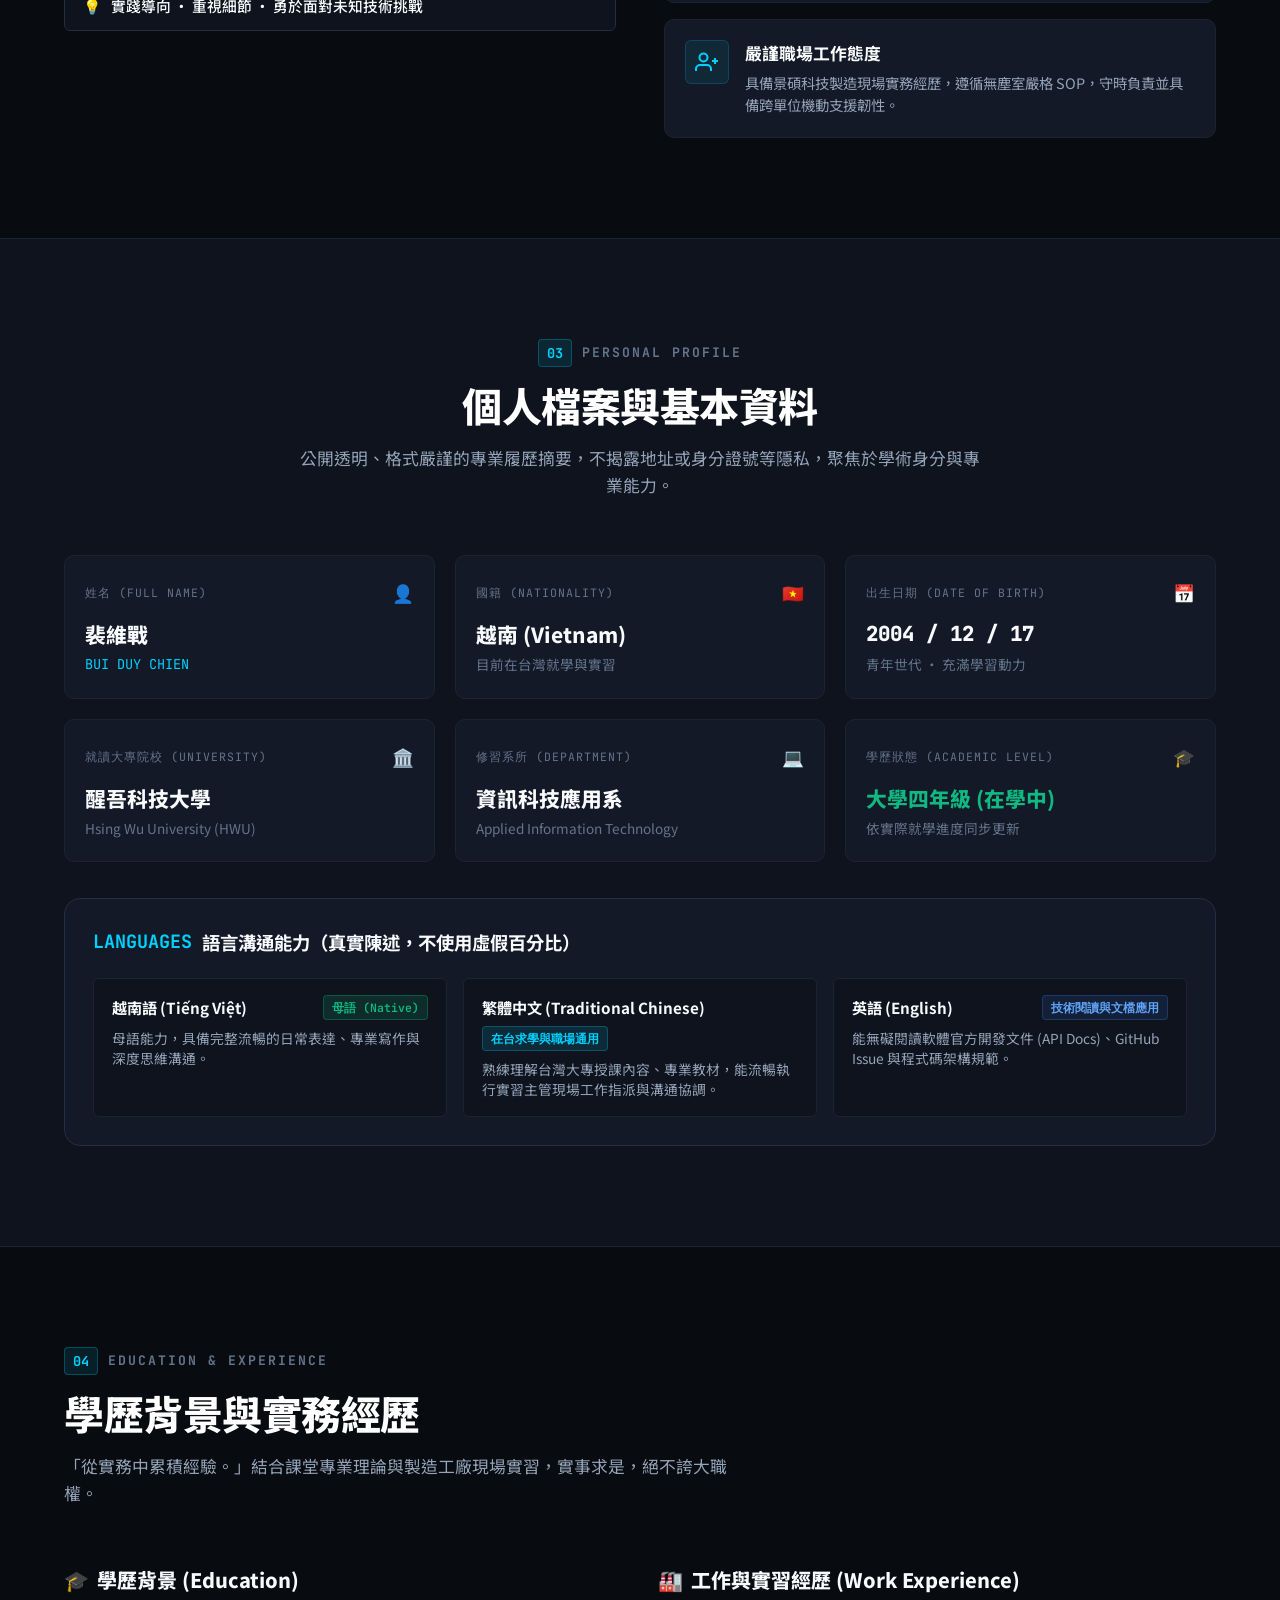
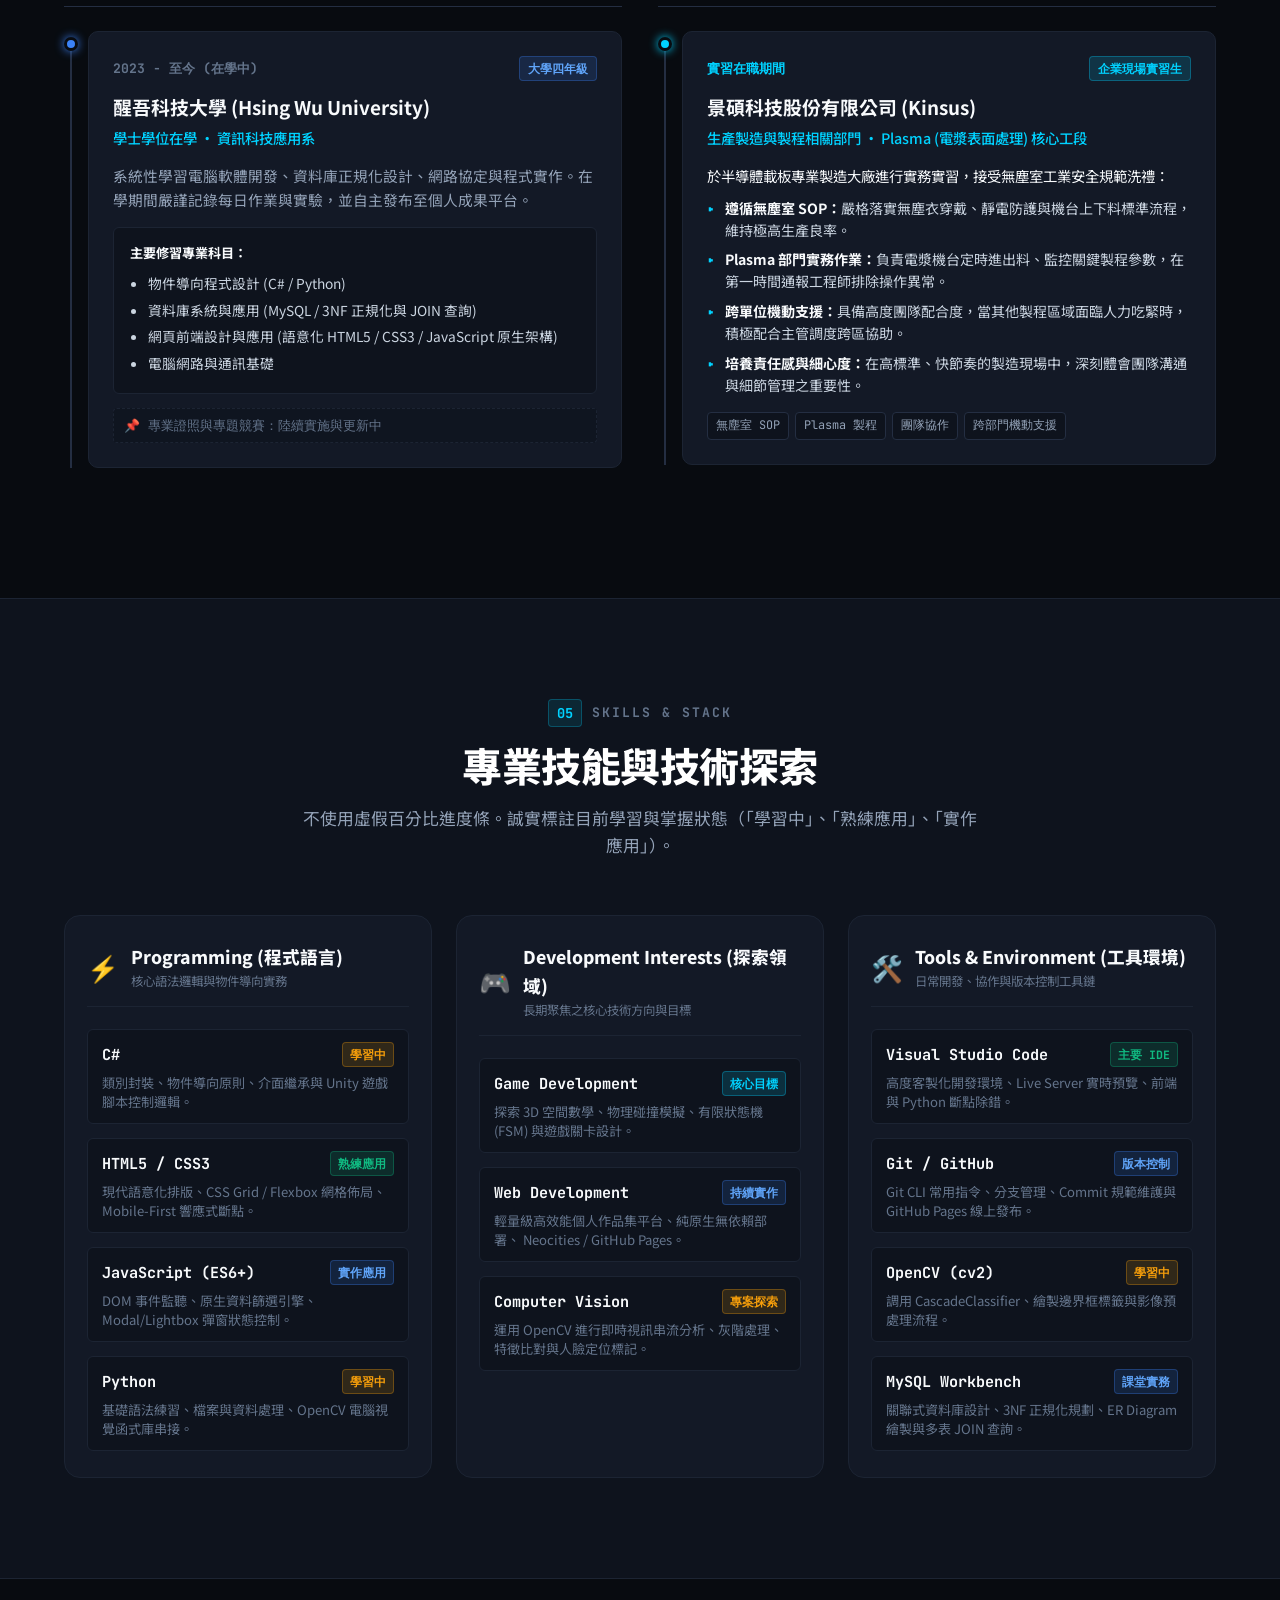
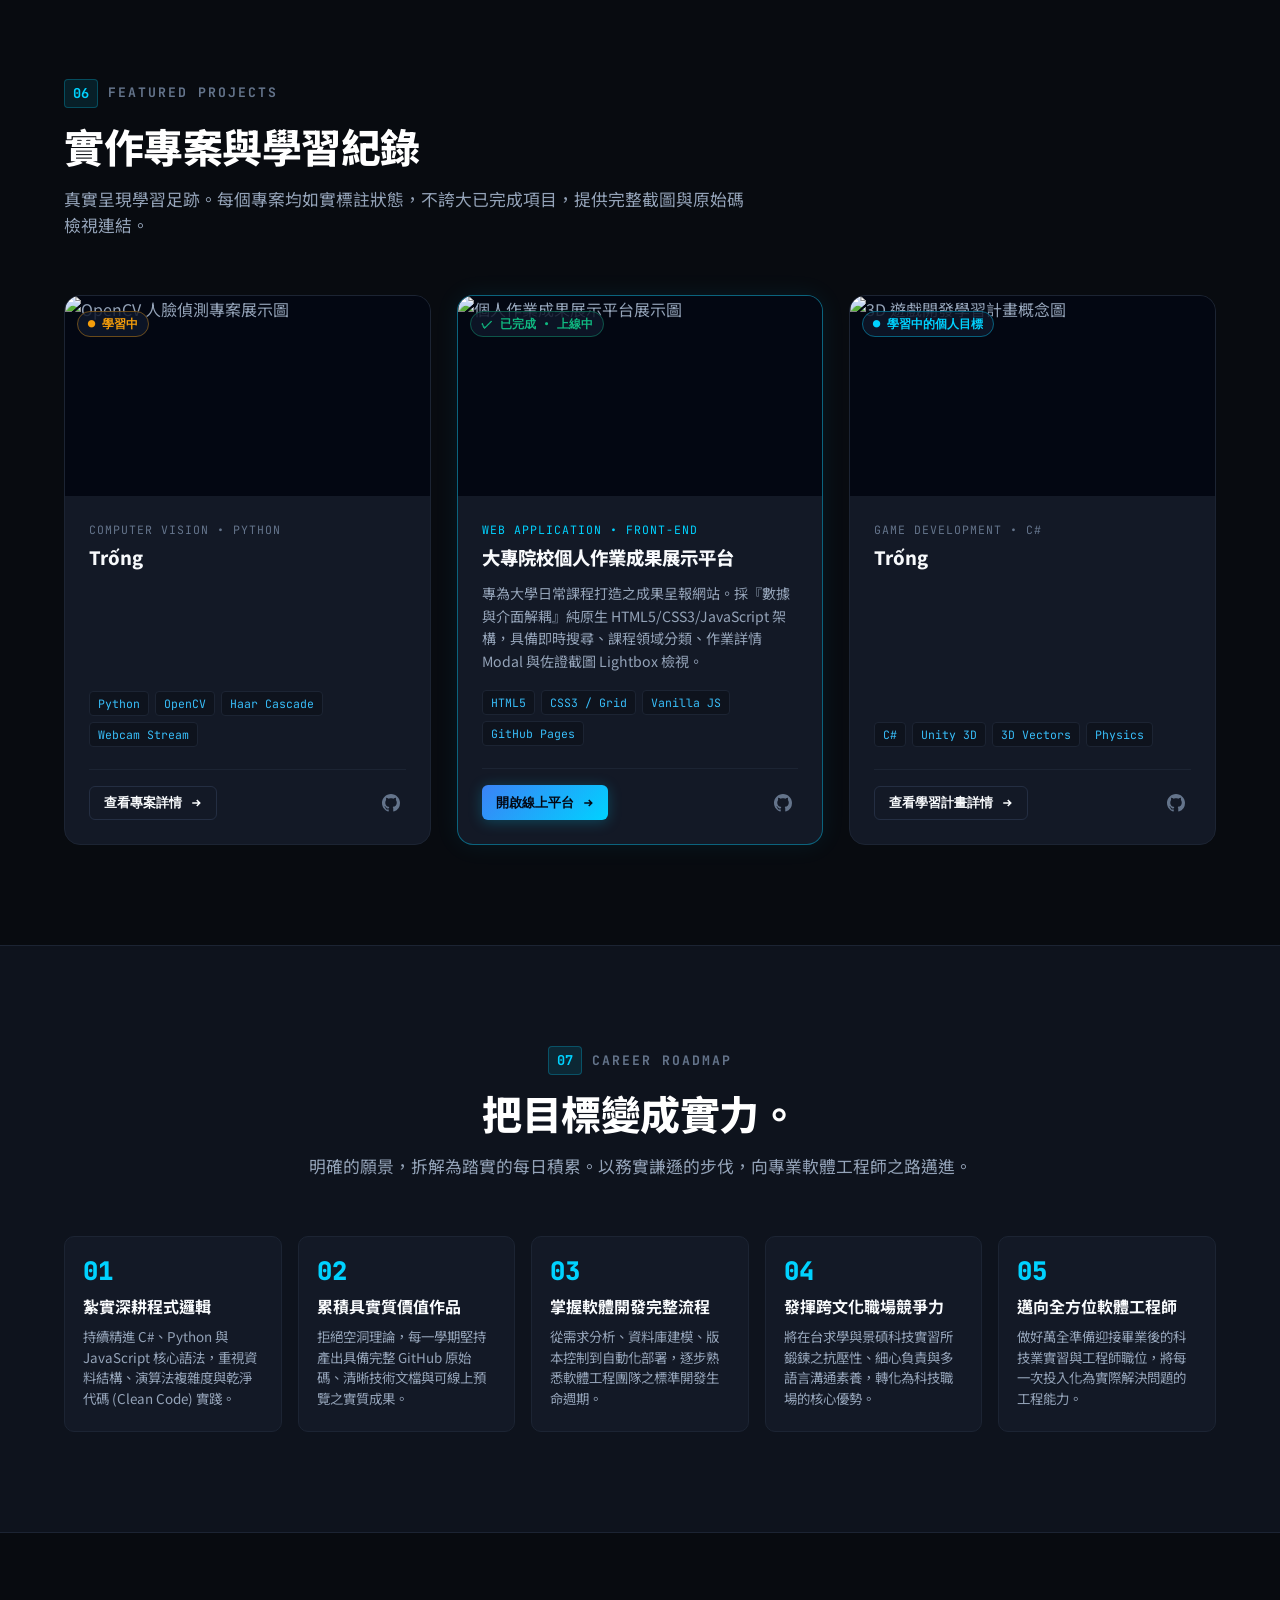
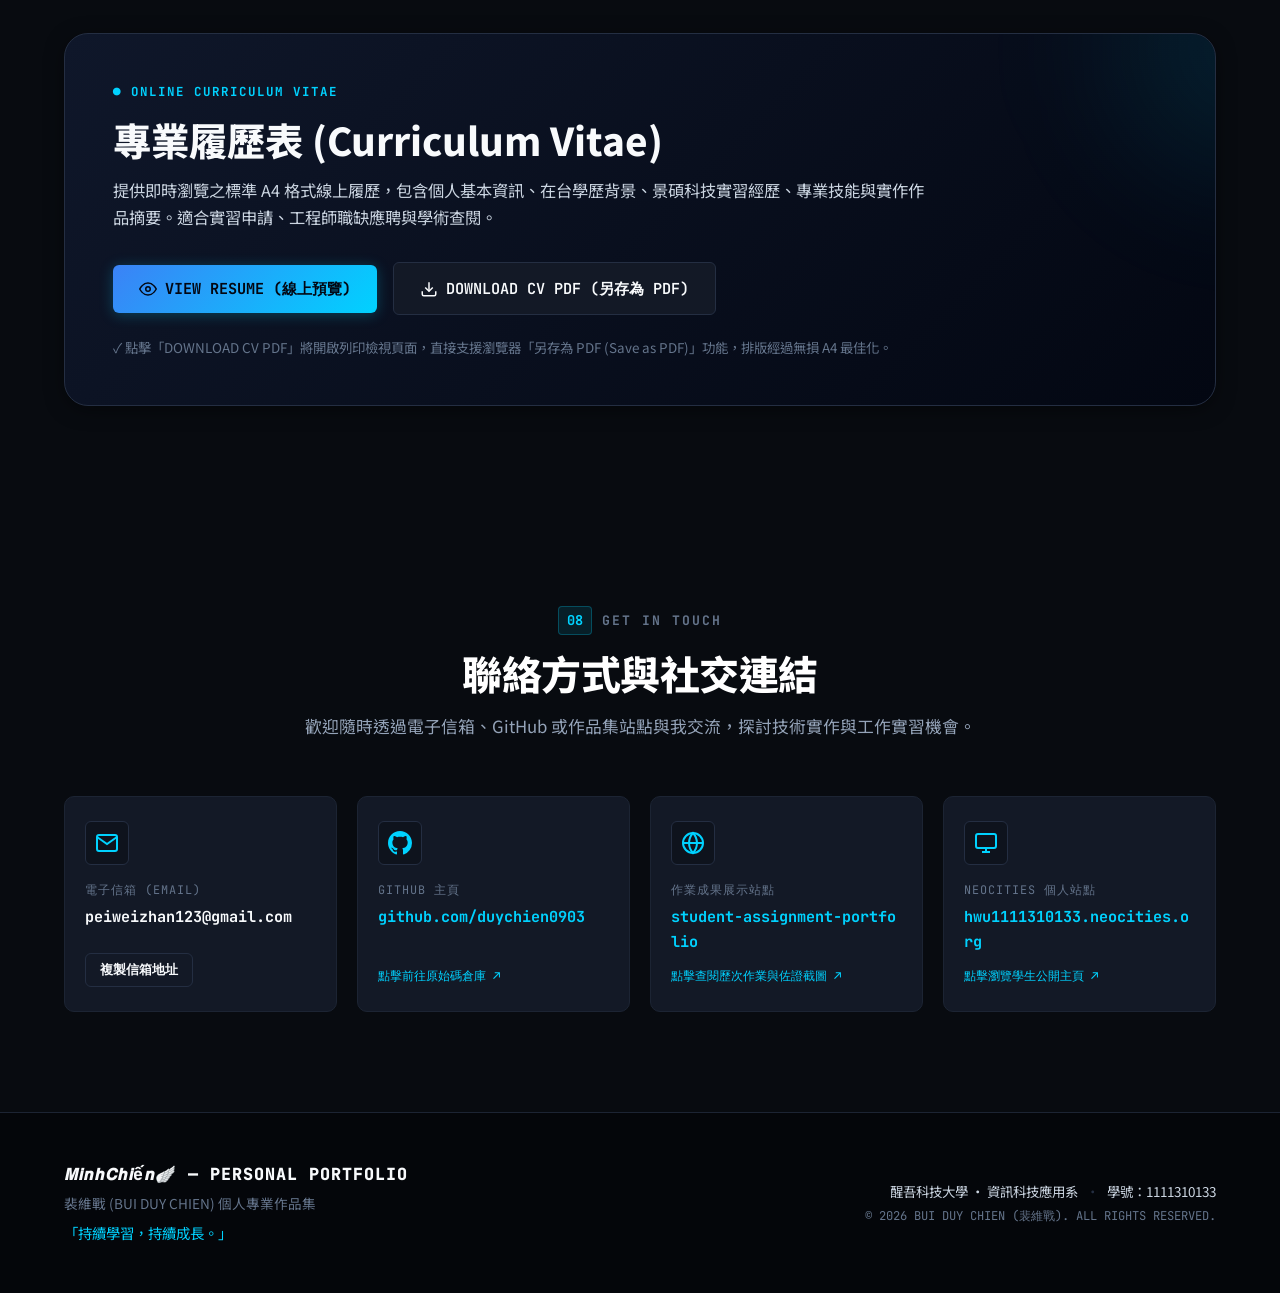
==== commit 47f7bc1a: "Update email address in index.html" ====
--- a/index.html
+++ b/index.html
@@ -969,7 +969,7 @@
               </svg>
             </div>
             <div class="cc-label">電子信箱 (EMAIL)</div>
-            <div class="cc-val code-font" id="displayEmail">duychien17122004@gmail.com</div>
+            <div class="cc-val code-font" id="displayEmail">peiweizhan123@gmail.com</div>
             <div class="cc-action">
               <button type="button" class="btn btn-outline btn-sm" id="copyEmailBtn">複製信箱地址</button>
             </div>
